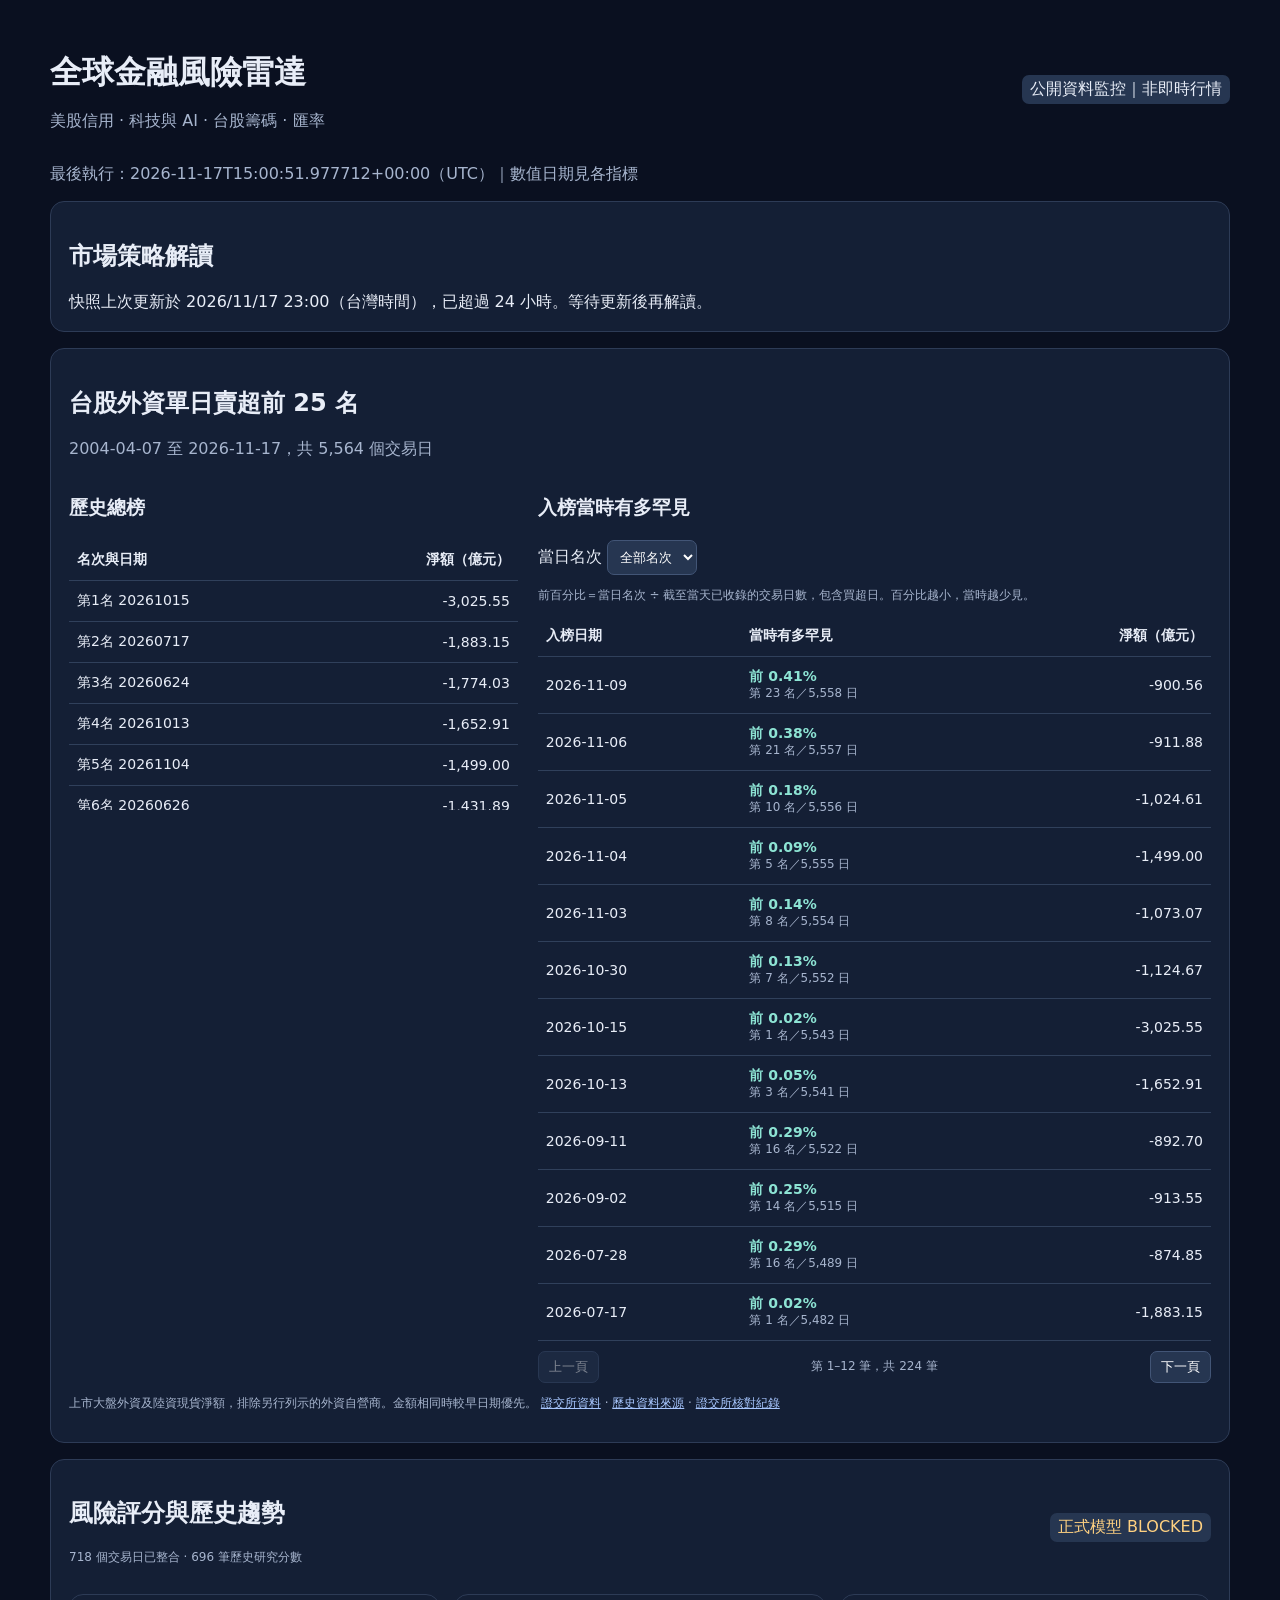
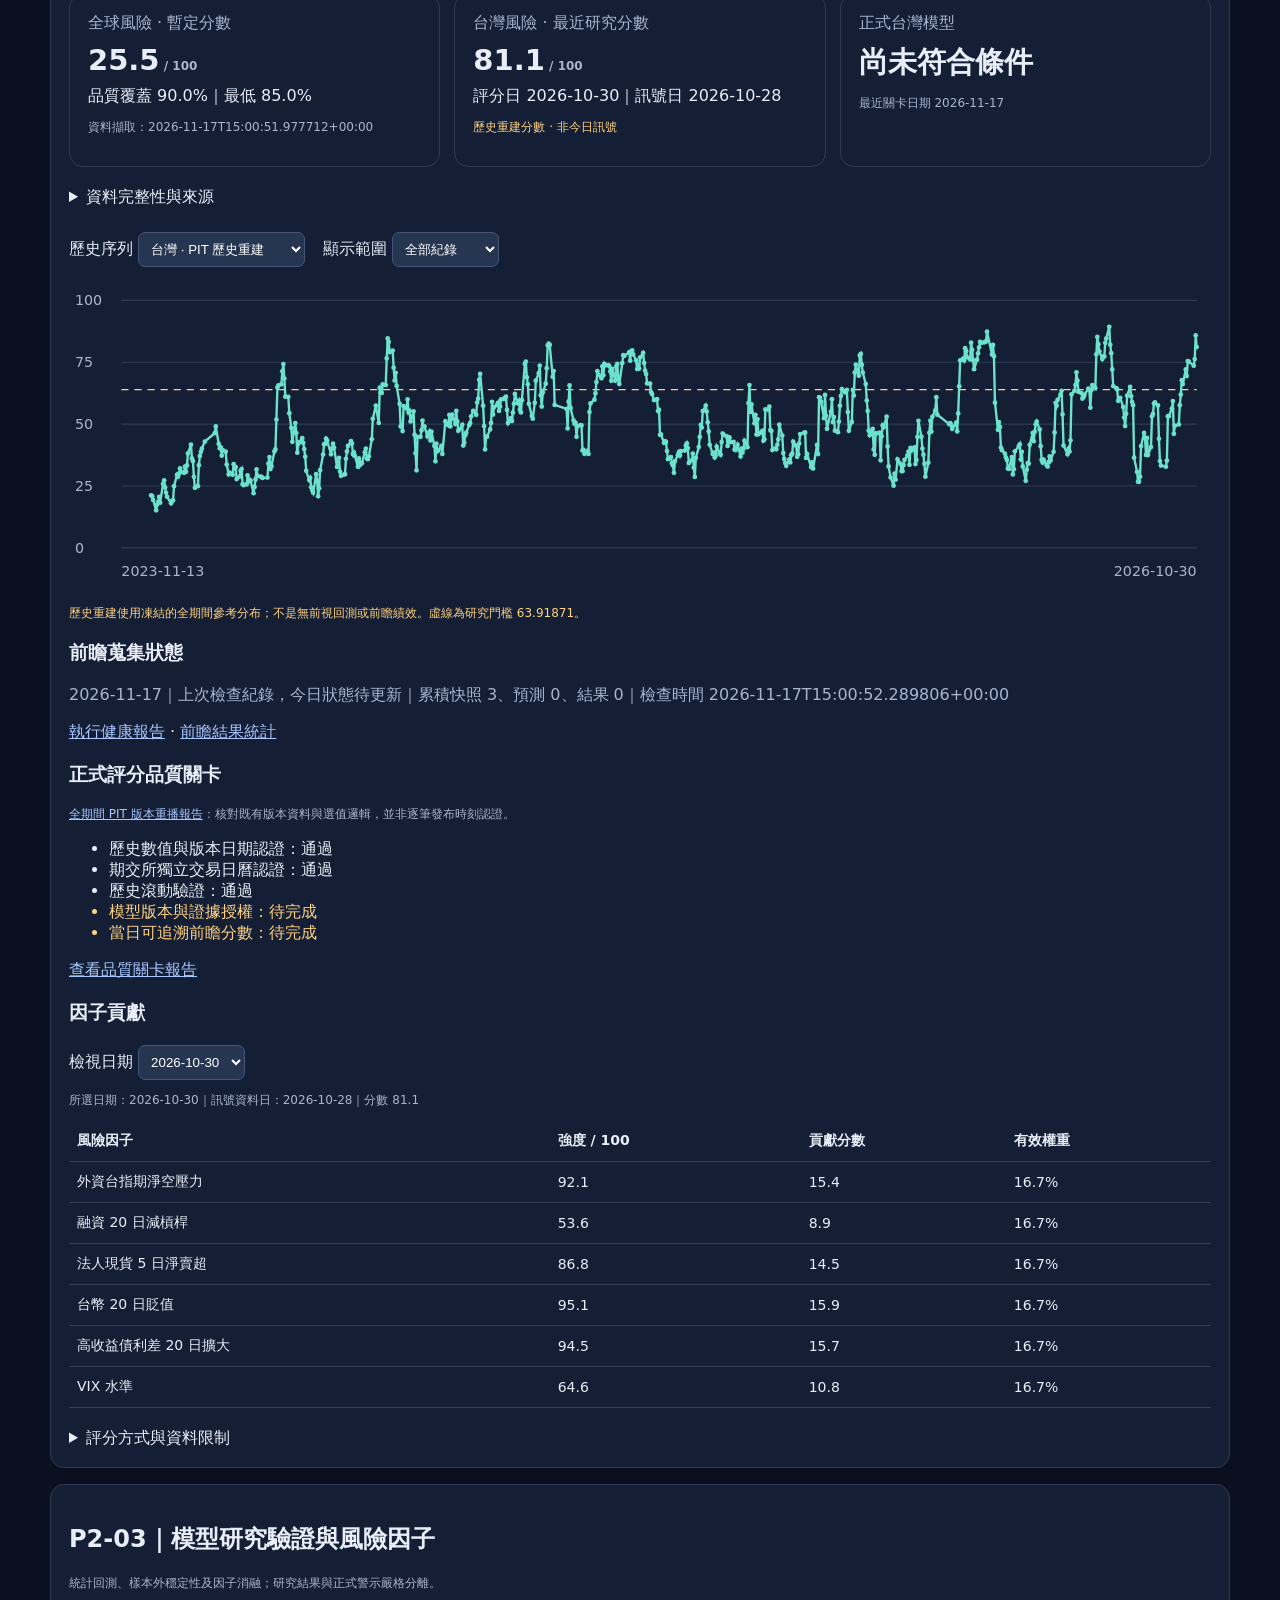
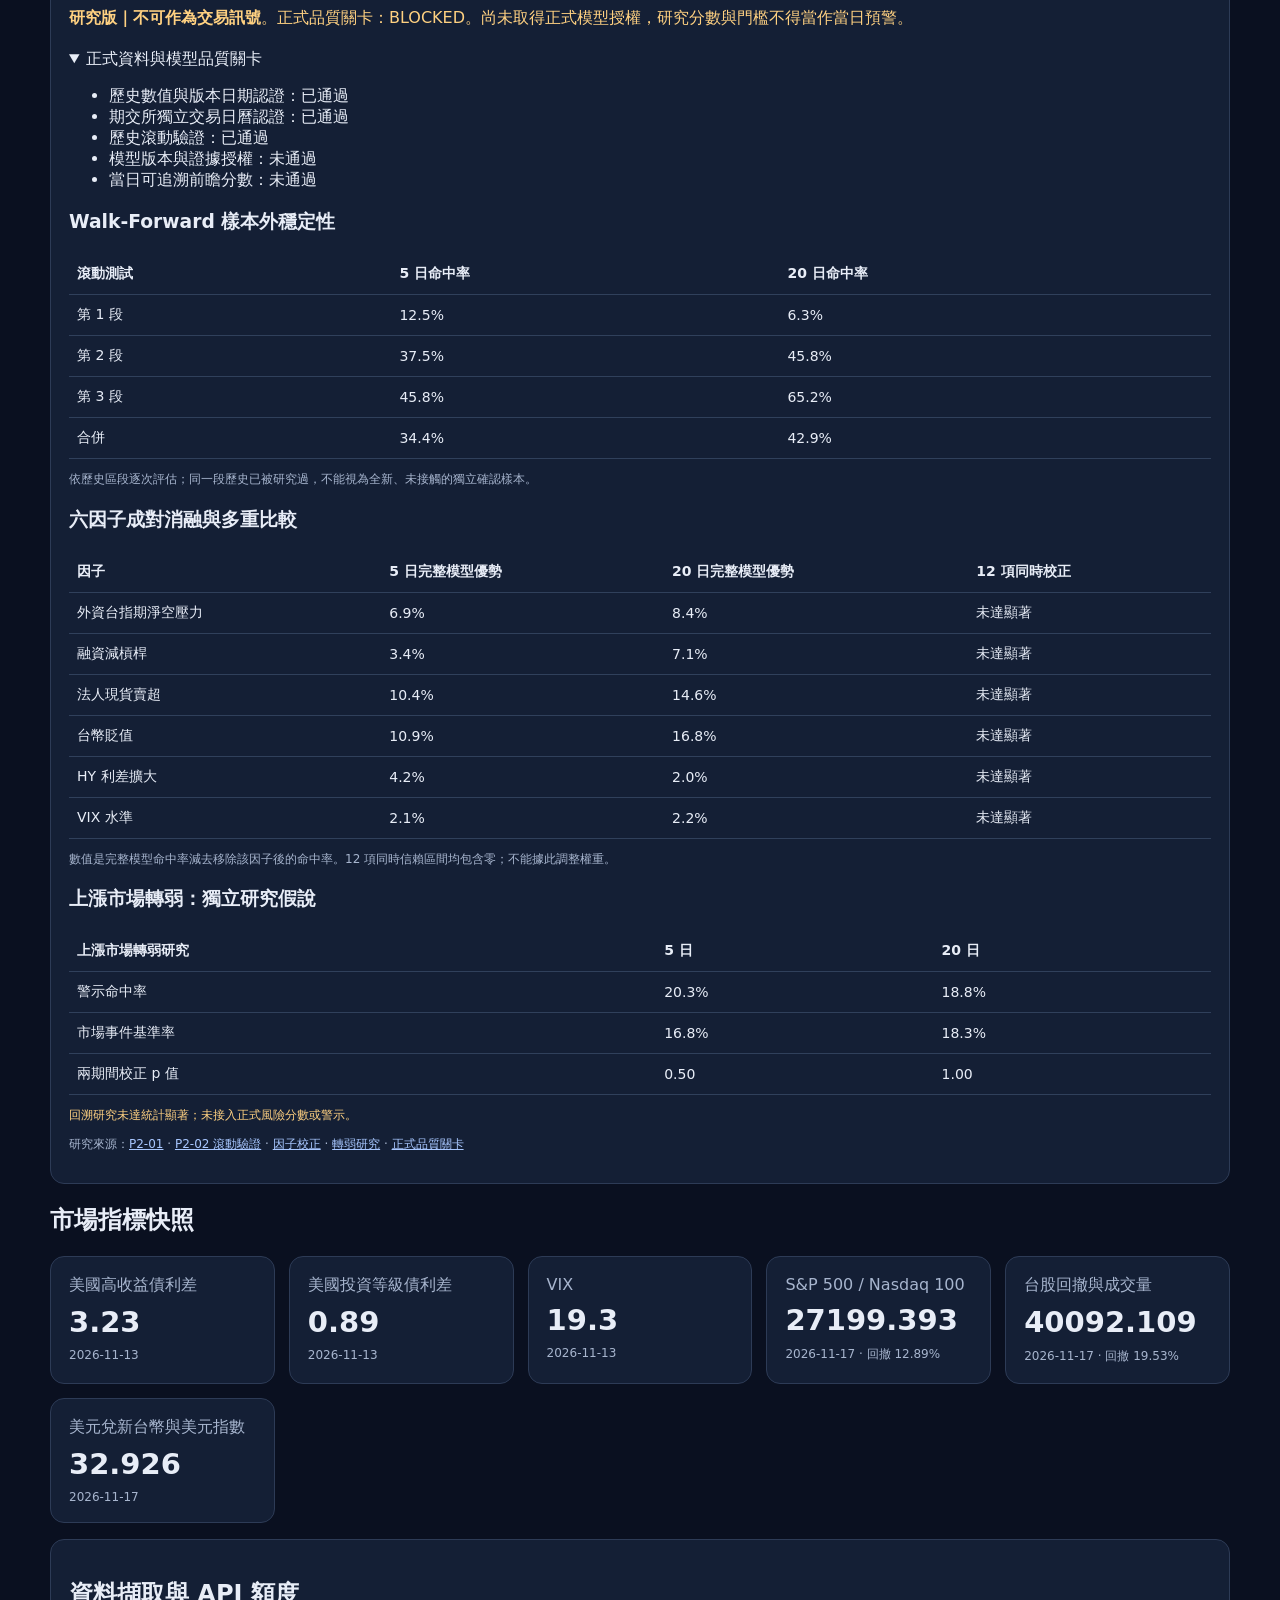
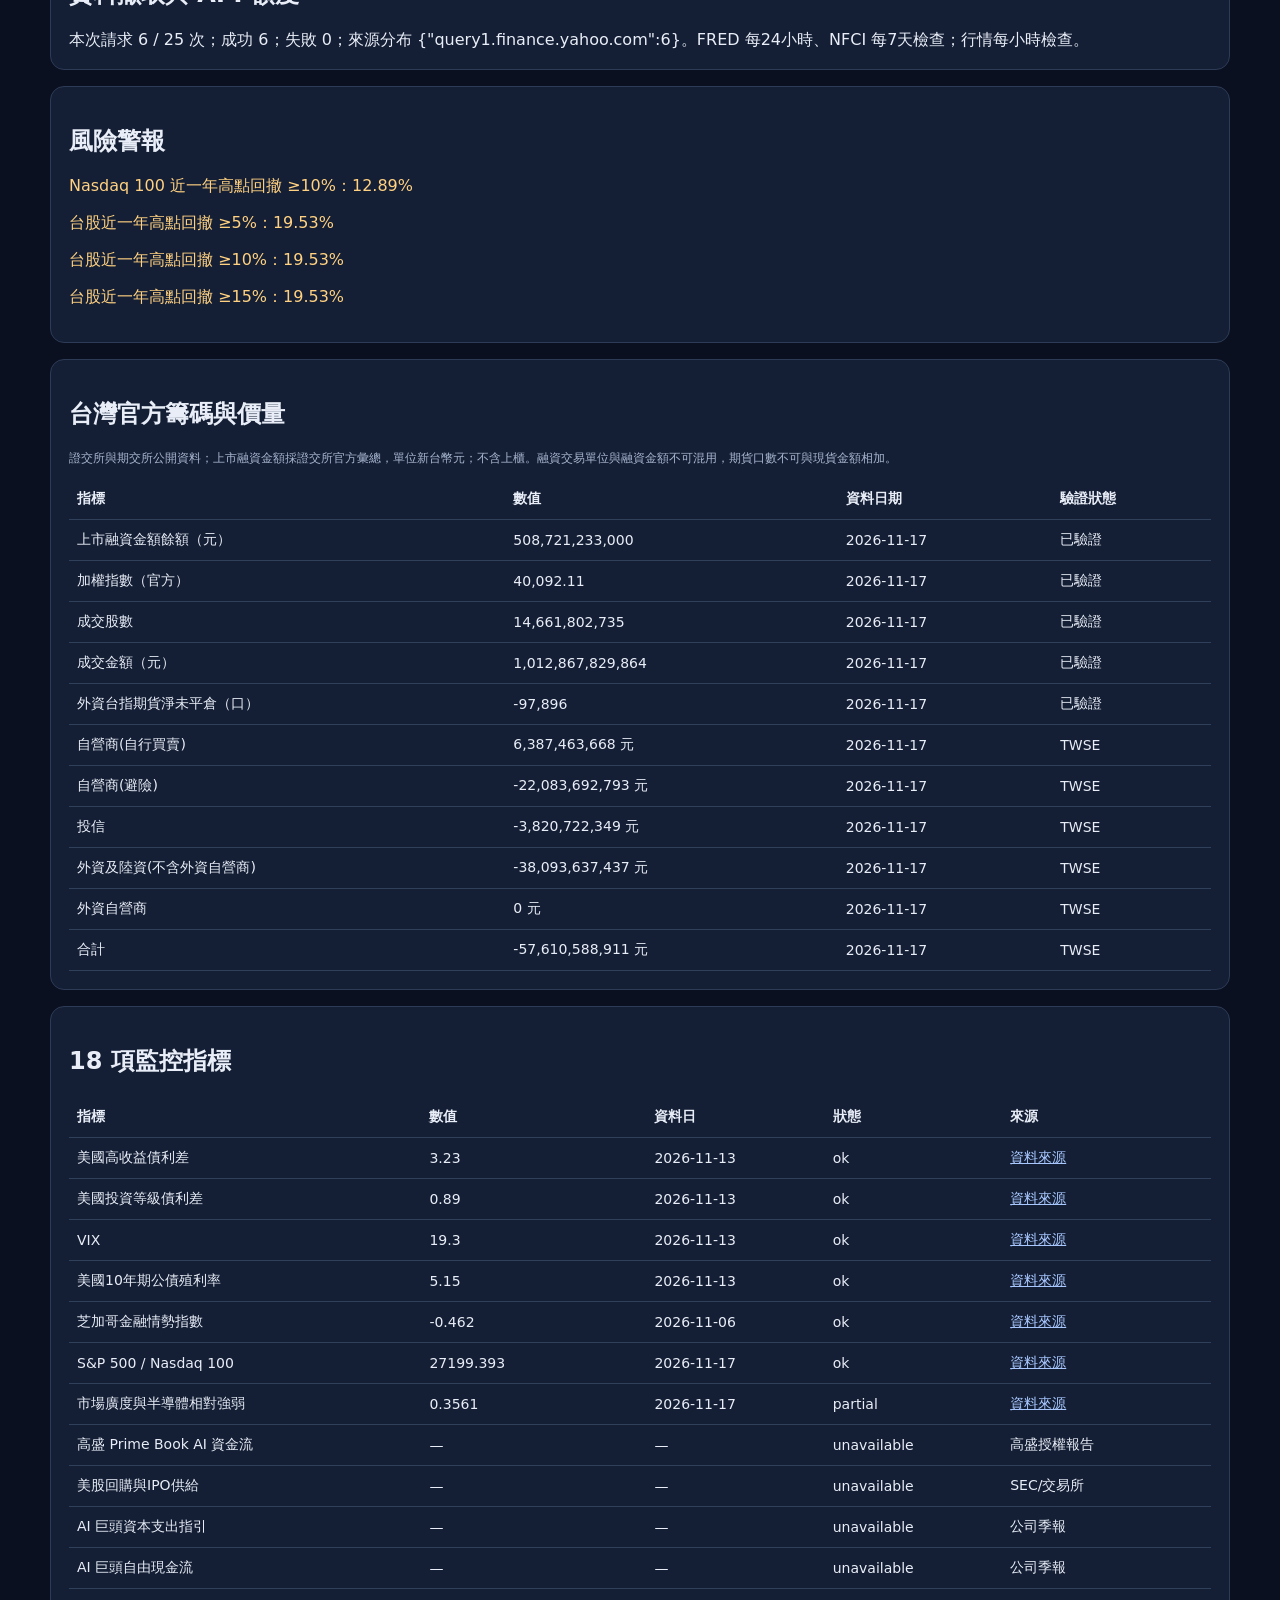
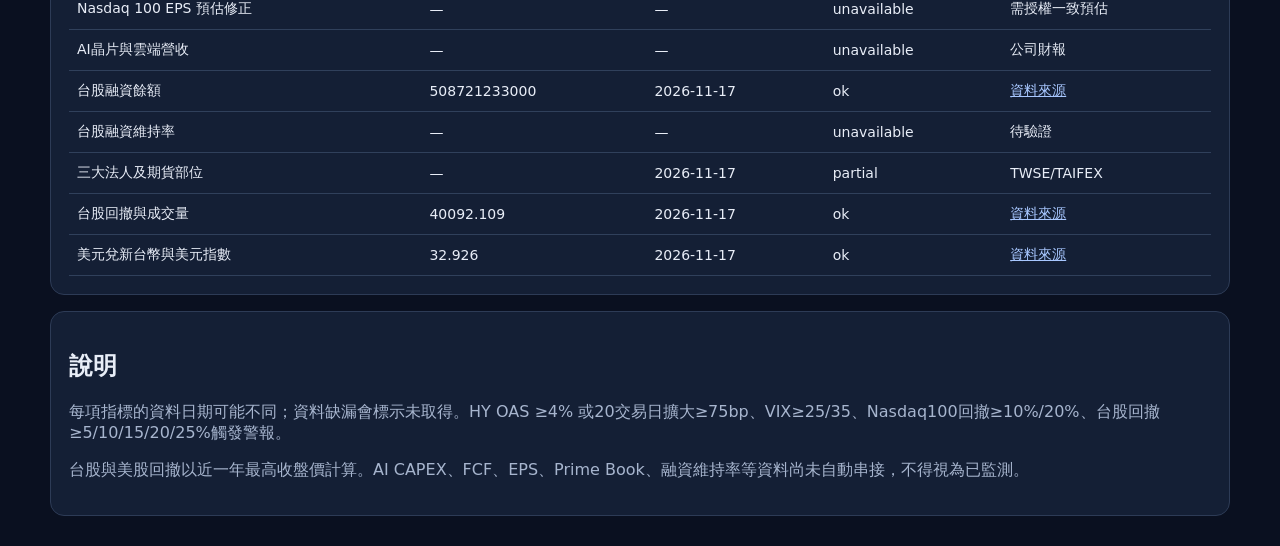
==== docs/index.html @ fe50e5e1 "Show foreign selloff rarity with chronological pages and session counts" ====
<!doctype html><html lang="zh-Hant"><head><meta charset="utf-8"><meta name="viewport" content="width=device-width,initial-scale=1"><title>全球金融風險雷達</title><style>:root{font-family:system-ui,"Microsoft JhengHei",sans-serif;color-scheme:dark}body{margin:0;background:#0a1020;color:#e8edf7}main{max-width:1180px;margin:auto;padding:30px 18px}h1{margin-bottom:5px}p,.muted{color:#a7b5ce}.grid{display:grid;grid-template-columns:repeat(auto-fit,minmax(min(210px,100%),1fr));gap:14px}.card,.panel{background:#141f35;border:1px solid #2d3b56;border-radius:14px;padding:18px}.card .v{font-size:29px;font-weight:750;margin:9px 0}.panel{margin-top:16px;overflow-x:auto}table{border-collapse:collapse;width:100%}td,th{text-align:left;border-bottom:1px solid #30405b;padding:11px 8px;font-size:14px}a{color:#a8c7ff}.warn{color:#ffd181}.bad{color:#ff9494}.small{font-size:12px}.status{padding:4px 8px;border-radius:7px;background:#263651}header{display:flex;justify-content:space-between;align-items:center;gap:10px;flex-wrap:wrap}select{background:#263651;color:white;padding:8px;border:1px solid #425576;border-radius:7px}.risk-controls{display:flex;flex-wrap:wrap;gap:18px;margin:24px 0 12px}#risk-chart svg{width:100%;height:auto}#risk-limitations li{margin:10px 0;color:#a7b5ce}details{margin-top:20px}summary{cursor:pointer}select{max-width:100%}@media(max-width:600px){main{padding:18px 12px}.panel{padding:14px}.risk-controls label{width:100%}h1{font-size:26px}}.foreign-layout{display:grid;grid-template-columns:minmax(245px,.8fr) minmax(0,1.2fr);gap:20px}
.foreign-scroll{max-height:270px;overflow:auto}
.foreign-controls{display:flex;align-items:center;flex-wrap:wrap;gap:10px}
.foreign-events{font-variant-numeric:tabular-nums}
.foreign-rarity{display:block;color:#8de4d4;font-weight:700}
.foreign-denominator{display:block;color:#a7b5ce;font-size:.85em}
.foreign-pagination{display:flex;align-items:center;justify-content:space-between;flex-wrap:wrap;gap:8px;margin-top:10px}
.foreign-pagination button{background:#263651;color:white;border:1px solid #425576;border-radius:7px;padding:6px 10px;cursor:pointer}
.foreign-pagination button:disabled{opacity:.45;cursor:default}
.foreign-layout td:last-child,.foreign-layout th:last-child{text-align:right;font-variant-numeric:tabular-nums}
@media(max-width:650px){.foreign-layout{grid-template-columns:minmax(0,1fr)}}
</style></head><body><main><header><div><h1>全球金融風險雷達</h1><p>美股信用 · 科技與 AI · 台股籌碼 · 匯率</p></div><span class="status">公開資料監控｜非即時行情</span></header><p id="updated" role="status">讀取資料中…</p><section class="panel" aria-labelledby="market-analysis-title"><h2 id="market-analysis-title">市場策略解讀</h2><div id="market-analysis">正在核對市場快照與資料品質…</div></section><section class="panel" id="foreign-cash-ranking" aria-labelledby="foreign-cash-title">
<h2 id="foreign-cash-title">台股外資單日賣超前 25 名</h2>
<p class="muted" role="status">讀取外資賣超歷史…</p>
<div class="foreign-layout">
<div><h3>歷史總榜</h3><div class="foreign-scroll"><table><thead><tr><th>名次與日期</th><th>淨額（億元）</th></tr></thead><tbody class="foreign-top"></tbody></table></div></div>
<div><h3>入榜當時有多罕見</h3>
<div class="foreign-controls"><label>當日名次 <select disabled><option value="0">全部名次</option></select></label></div>
<p class="small muted">前百分比＝當日名次 ÷ 截至當天已收錄的交易日數，包含買超日。百分比越小，當時越少見。</p>
<div><table><thead><tr><th>入榜日期</th><th>當時有多罕見</th><th>淨額（億元）</th></tr></thead><tbody class="foreign-events"></tbody></table></div>
<div class="foreign-pagination"><button type="button" class="foreign-prev" disabled>上一頁</button><span class="foreign-page small muted" aria-live="polite"></span><button type="button" class="foreign-next" disabled>下一頁</button></div>
</div></div>
<p class="small muted">上市大盤外資及陸資現貨淨額，排除另行列示的外資自營商。金額相同時較早日期優先。
<a href="https://www.twse.com.tw/zh/trading/foreign/bfi82u.html">證交所資料</a> ·
<a href="https://finmind.github.io/en/tutor/TaiwanMarket/Chip/">歷史資料來源</a> · <a href="foreign_cash_source_check.json">證交所核對紀錄</a></p>
</section><section class="panel" aria-labelledby="risk-title"><header><div><h2 id="risk-title">風險評分與歷史趨勢</h2><p id="risk-count" class="small muted">讀取歷史資料中…</p></div><span class="status warn" id="risk-gate">正式模型待驗證</span></header><p id="risk-error" class="warn" role="status"></p><div class="grid"><div class="card"><div class="muted">全球風險 · 暫定分數</div><div class="v"><span id="global-score">—</span><span class="small muted"> / 100</span></div><div id="global-score-info"></div><p class="small muted" id="global-score-date"></p></div><div class="card"><div class="muted">台灣風險 · 最近研究分數</div><div class="v"><span id="taiwan-score">—</span><span class="small muted"> / 100</span></div><div id="taiwan-score-info"></div><p class="small warn" id="taiwan-score-date"></p></div><div class="card"><div class="muted">正式台灣模型</div><div class="v" id="formal-score">待檢查</div><p class="small muted"><span id="formal-reason">讀取品質證據中…</span></p></div></div><details>
<summary>資料完整性與來源</summary>
<ul id="data-integrity" class="small muted" role="status"><li>讀取檢查結果中…</li></ul>
<p class="small"><a href="quality.json">市場快照品質</a> · <a href="calibration.json">台灣模型校準</a> · <a href="pit_full_replay_audit.json">PIT 重播</a></p>
</details><div class="risk-controls"><label>歷史序列 <select id="risk-series" disabled><option value="taiwan">台灣 · PIT 歷史重建</option><option value="global">全球 · 已留存原型分數</option><option value="global_archive">全球 · 三年描述性重建</option><option value="forward">台灣 · 前瞻研究預測</option></select></label><label>顯示範圍 <select id="risk-range" disabled><option value="all">全部紀錄</option><option value="252">最近 252 筆</option><option value="60">最近 60 筆</option></select></label></div><div id="risk-chart"></div><p id="risk-chart-note" class="small warn"></p><h3>前瞻蒐集狀態</h3><p id="forward-health">讀取中…</p><a href="forward_health.json">執行健康報告</a> · <a href="prospective_evaluation.json">前瞻結果統計</a><h3>正式評分品質關卡</h3><p class="small muted"><a href="pit_full_replay_audit.json">全期間 PIT 版本重播報告</a>：核對既有版本資料與選值邏輯，並非逐筆發布時刻認證。</p><div id="gate-checks"></div><h3>因子貢獻</h3><label>檢視日期 <select id="risk-date" disabled aria-label="因子紀錄日期"></select></label><div id="risk-factors"></div><details><summary>評分方式與資料限制</summary><ul id="risk-limitations"></ul><p class="small muted">台灣模型：六因子等權、至少五項有效、回看 20 個交易日、訊號延後 2 個交易日。缺值不補零。全球與台灣採不同模型，100 分不代表 100% 下跌機率。</p><p class="small muted">全球 v2：十年債以 20 個觀測日的殖利率變動，對照前 60 筆變動值計算百分位；上升較快代表利率壓力。此為研究假設，不代表降息必然安全。市場廣度尚缺 10% 權重，最高覆蓋率 90%。</p><a href="global_history.json">下載全球三年重建資料</a> · <a href="risk_dashboard.json">下載評分與歷史資料</a> · <a href="phase4_frozen_prospective_protocol.json">凍結研究規則</a></details></section><section class="panel" aria-labelledby="p203-title"><h2 id="p203-title">P2-03｜模型研究驗證與風險因子</h2><p class="small muted">統計回測、樣本外穩定性及因子消融；研究結果與正式警示嚴格分離。</p><div id="p203-research" role="status">正在讀取研究報告；此區不提供交易訊號。</div></section><h2>市場指標快照</h2><div class="grid" id="cards"></div><section class="panel"><h2>資料擷取與 API 額度</h2><div id="api">等待統計資料…</div></section><section class="panel"><h2>風險警報</h2><div id="alerts">讀取中…</div></section><section class="panel"><h2>台灣官方籌碼與價量</h2><p class="muted small">證交所與期交所公開資料；上市融資金額採證交所官方彙總，單位新台幣元；不含上櫃。融資交易單位與融資金額不可混用，期貨口數不可與現貨金額相加。</p><div id="taiwan">讀取中…</div></section><section class="panel"><h2>18 項監控指標</h2><div style="overflow-x:auto"><table><thead><tr><th>指標</th><th>數值</th><th>資料日</th><th>狀態</th><th>來源</th></tr></thead><tbody id="rows"></tbody></table></div></section><section class="panel"><h2>說明</h2><p>每項指標的資料日期可能不同；資料缺漏會標示未取得。HY OAS ≥4% 或20交易日擴大≥75bp、VIX≥25/35、Nasdaq100回撤≥10%/20%、台股回撤≥5/10/15/20/25%觸發警報。</p><p>台股與美股回撤以近一年最高收盤價計算。AI CAPEX、FCF、EPS、Prime Book、融資維持率等資料尚未自動串接，不得視為已監測。</p></section></main><script src="radar_data.js"></script><script src="market_analysis.js"></script><script>
const safe=s=>String(s??"").replace(/[&<>"']/g,c=>({"&":"&amp;","<":"&lt;",">":"&gt;",'"':"&quot;","'":"&#39;"}[c]));
let marketLoading=false;
async function load(){
if(marketLoading)return;
marketLoading=true;
try{
const quality=getRadarData("quality.json").catch(()=>null);
const j=await getRadarData("data.json");
if(!Number.isFinite(Date.parse(j?.updated_utc)) || !j.metrics || !Object.keys(j.metrics).length || !j.active_alerts)throw Error("快照格式不完整");document.getElementById("updated").textContent="最後執行："+(j.updated_utc||"未知")+"（UTC）｜數值日期見各指標";const m=j.metrics||{};const q=j.request_stats||{};document.getElementById("api").textContent="本次請求 "+(q.requests??"—")+" / 25 次；成功 "+(q.success??"—")+"；失敗 "+(q.failure??"—")+"；來源分布 "+JSON.stringify(q.by_host||{})+"。FRED 每24小時、NFCI 每7天檢查；行情每小時檢查。";const keys=["hy","ig","vix","indices","taiex","fx"];document.getElementById("cards").innerHTML=keys.map(k=>{const x=m[k]||{};return '<div class="card"><div class="muted">'+safe(x.name||k)+'</div><div class="v">'+safe(x.status==="ok"?x.value:"未取得")+'</div><div class="muted small">'+safe(x.date||"資料不可用")+(x.cache_status==="stale"?" · 舊快照":"")+(x.drawdown_pct!==undefined?" · 回撤 "+safe(x.drawdown_pct)+"%":"")+'</div></div>'}).join("");document.getElementById("rows").innerHTML=Object.entries(m).map(([k,x])=>'<tr><td>'+safe(x.name)+'</td><td>'+safe(x.value??"—")+'</td><td>'+safe(x.date||"—")+'</td><td>'+safe(x.cache_status==="stale"?"舊快照（來源失敗）":x.status)+'</td><td>'+(/^https?:\/\//i.test(x.source_url)?'<a target="_blank" rel="noopener" href="'+safe(x.source_url)+'">資料來源</a>':safe(x.source||"—"))+'</td></tr>').join("");const tw=m.taiex||{},mg=m.margin||{},inst=m.inst||{};const official=(tw.official_sources||{}).tw_price||{};const cash=inst.cash_categories||[];const futures=(inst.official_sources||{}).futures||{};const number=v=>v===undefined||v===null?"—":Number(v).toLocaleString("zh-TW");const sourceState=x=>x.cache_status==="stale"?"快取（來源失敗）":x.status==="ok"?"已驗證":x.status==="partial"?"部分資料":"未取得";const parts=[["上市融資金額餘額（元）",mg.unit==="TWD"?number(mg.value):"待取得官方彙總",mg.unit==="TWD"?(mg.date||"資料日待確認"):"—",mg.unit==="TWD"?sourceState(mg):"未驗證"],["加權指數（官方）",number(tw.official_close),tw.official_close_date||"—",sourceState(official)],["成交股數",number(tw.official_volume_shares),tw.official_close_date||"—",sourceState(official)],["成交金額（元）",number(tw.official_turnover_twd),tw.official_close_date||"—",sourceState(official)],["外資台指期貨淨未平倉（口）",number(inst.foreign_tx_net_oi),inst.futures_date||"—",sourceState(futures)]];const rows=parts.map(x=>"<tr>"+x.map(v=>"<td>"+safe(v)+"</td>").join("")+"</tr>").join("");const cashRows=cash.map(x=>"<tr><td>"+safe(x.name)+"</td><td>"+safe(number(x.net_twd??x.net))+" 元</td><td>"+safe(inst.cash_date||"官方未提供資料日")+"</td><td>TWSE</td></tr>").join("");document.getElementById("taiwan").innerHTML='<table><thead><tr><th>指標</th><th>數值</th><th>資料日期</th><th>驗證狀態</th></tr></thead><tbody>'+rows+cashRows+'</tbody></table>';const a=Object.values(j.active_alerts||{});document.getElementById("alerts").innerHTML=a.length?a.map(x=>'<p class="'+(x.severity==="critical"?"bad":"warn")+'">'+safe(x.message)+'</p>').join(""):'目前無已確認的觸發警報（不代表未取得的資料沒有風險）';  renderMarketAnalysis(j,await quality);
}catch{
  renderMarketAnalysis(null,null);
  document.getElementById("updated").textContent="市場快照暫時無法載入，約一分鐘後重試。";
  for(const id of ["cards","rows"])document.getElementById(id).replaceChildren();
  for(const id of ["api","alerts","taiwan"])document.getElementById(id).textContent="市場快照不可用。";
}finally{
  marketLoading=false;
}}
load();setInterval(load,60000);
</script><script src="dashboard.js"></script><script src="foreign_cash_ranking.js?v=rarity"></script><script src="p203_research.js"></script></body></html>
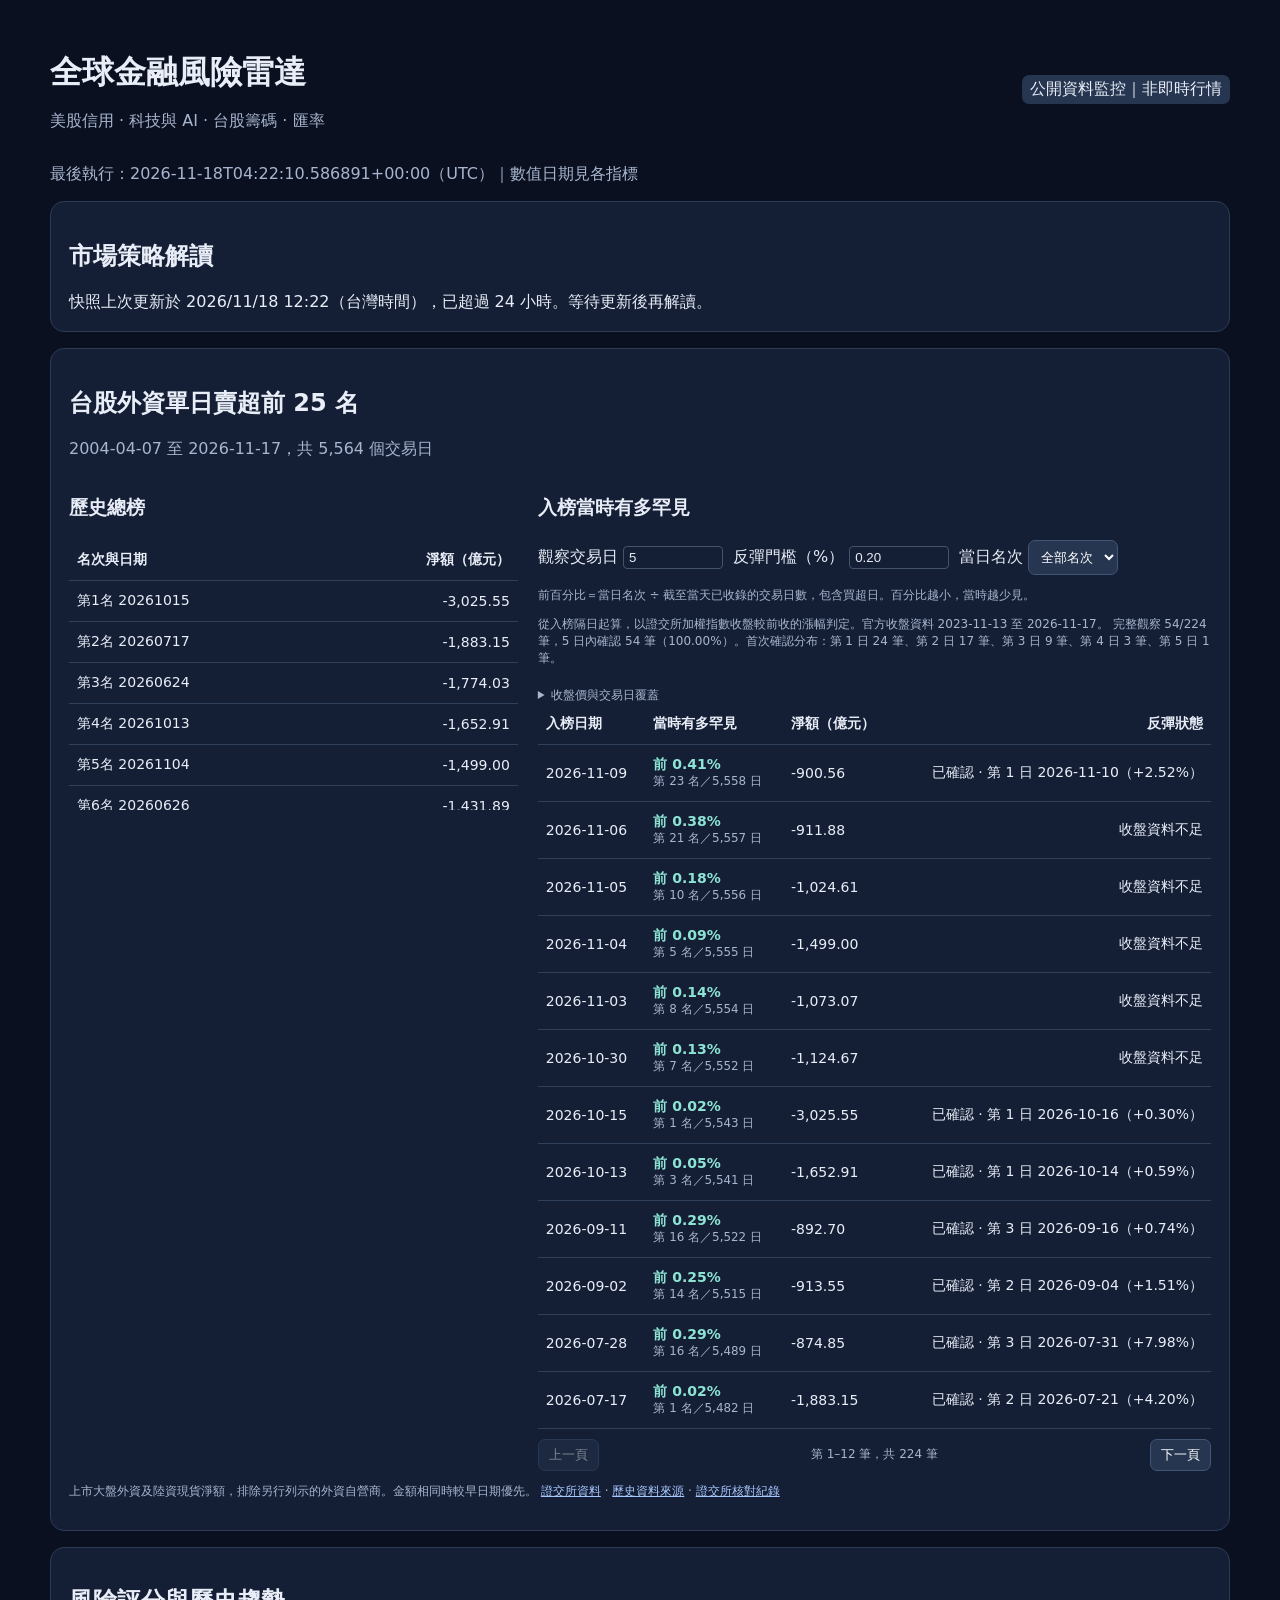
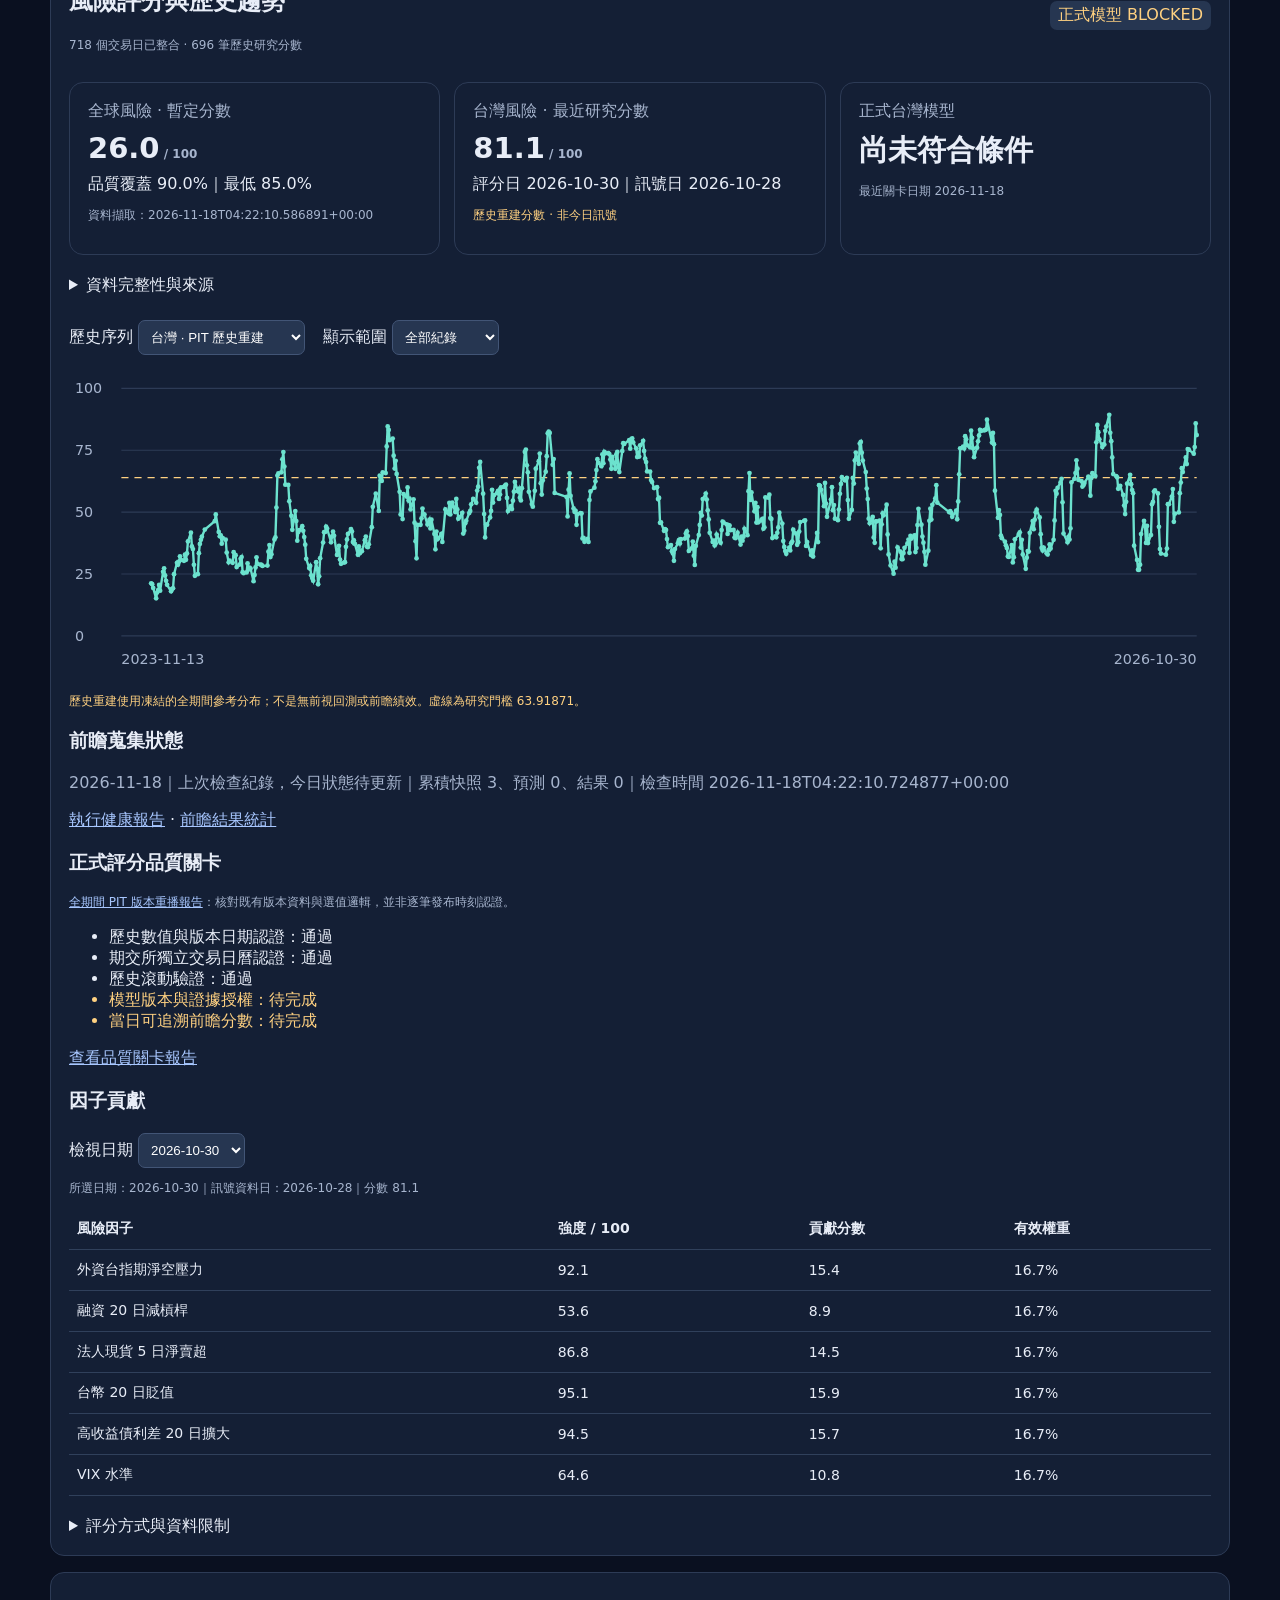
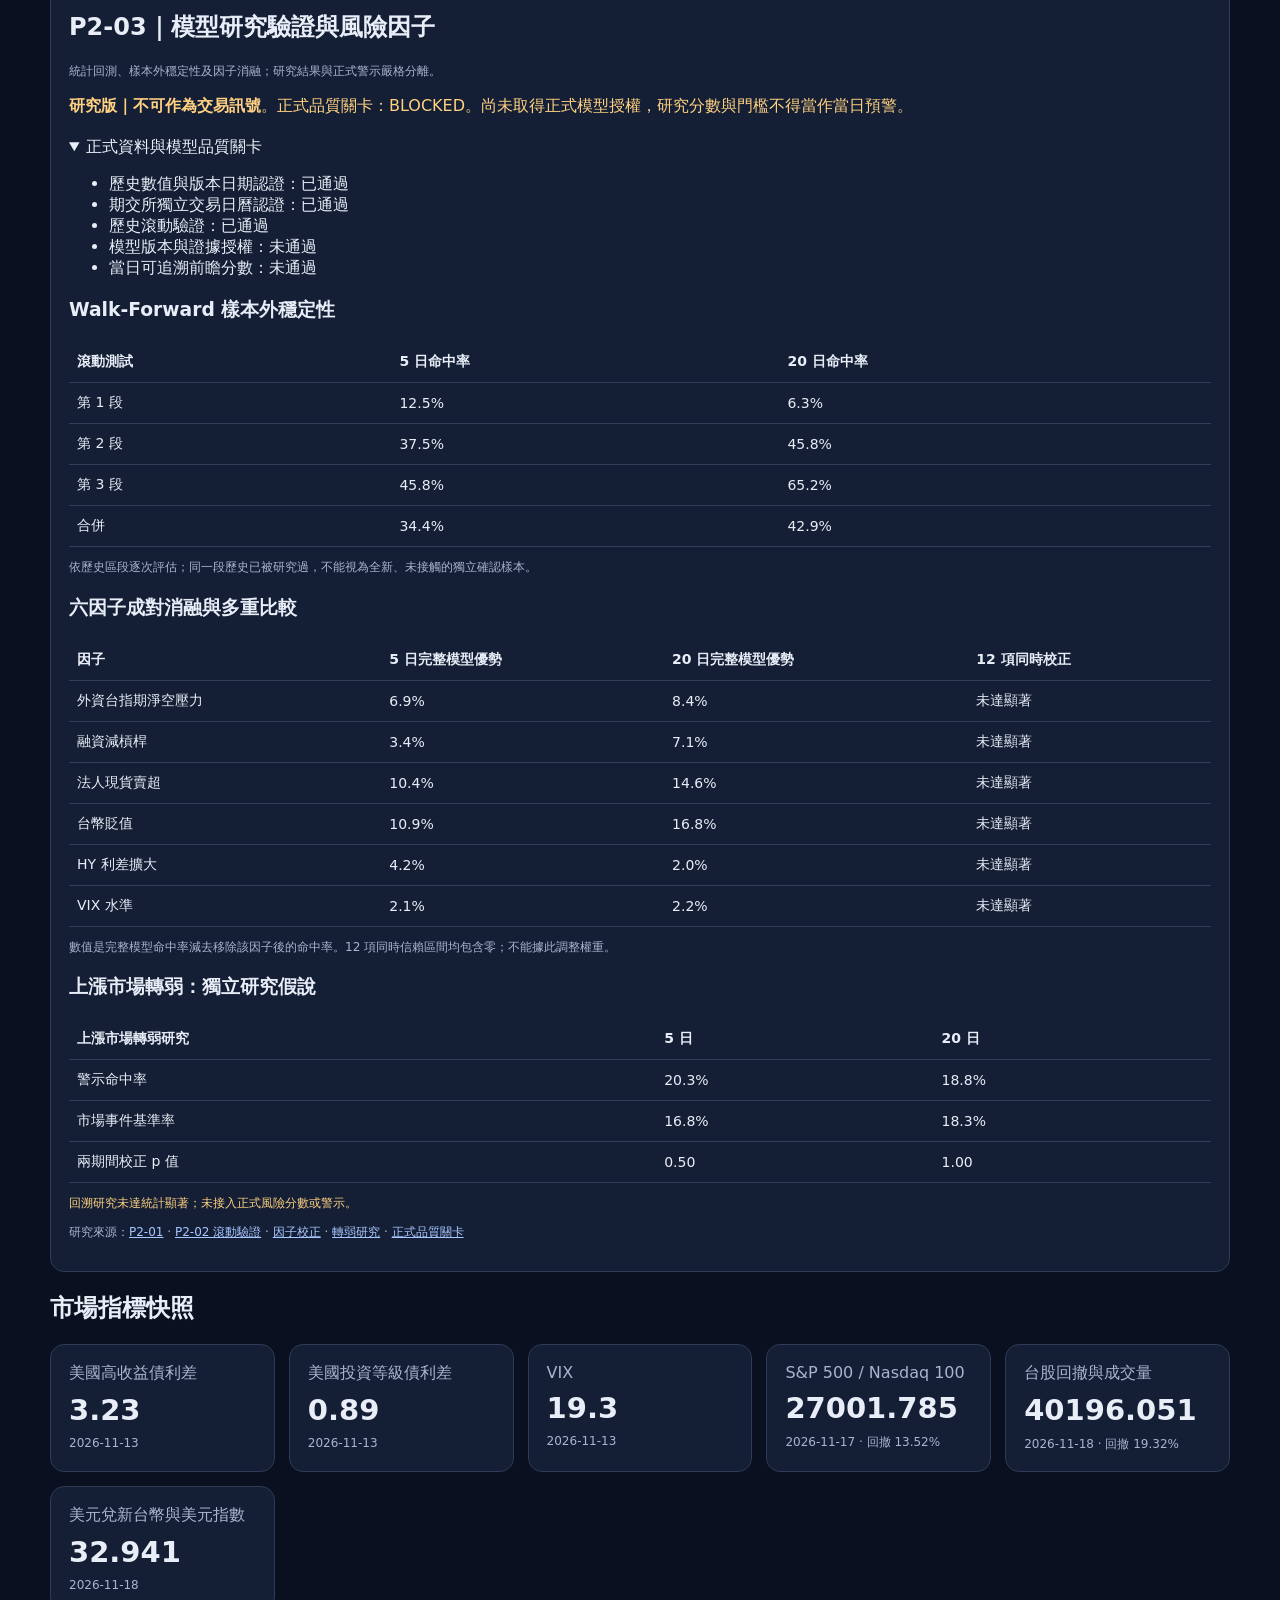
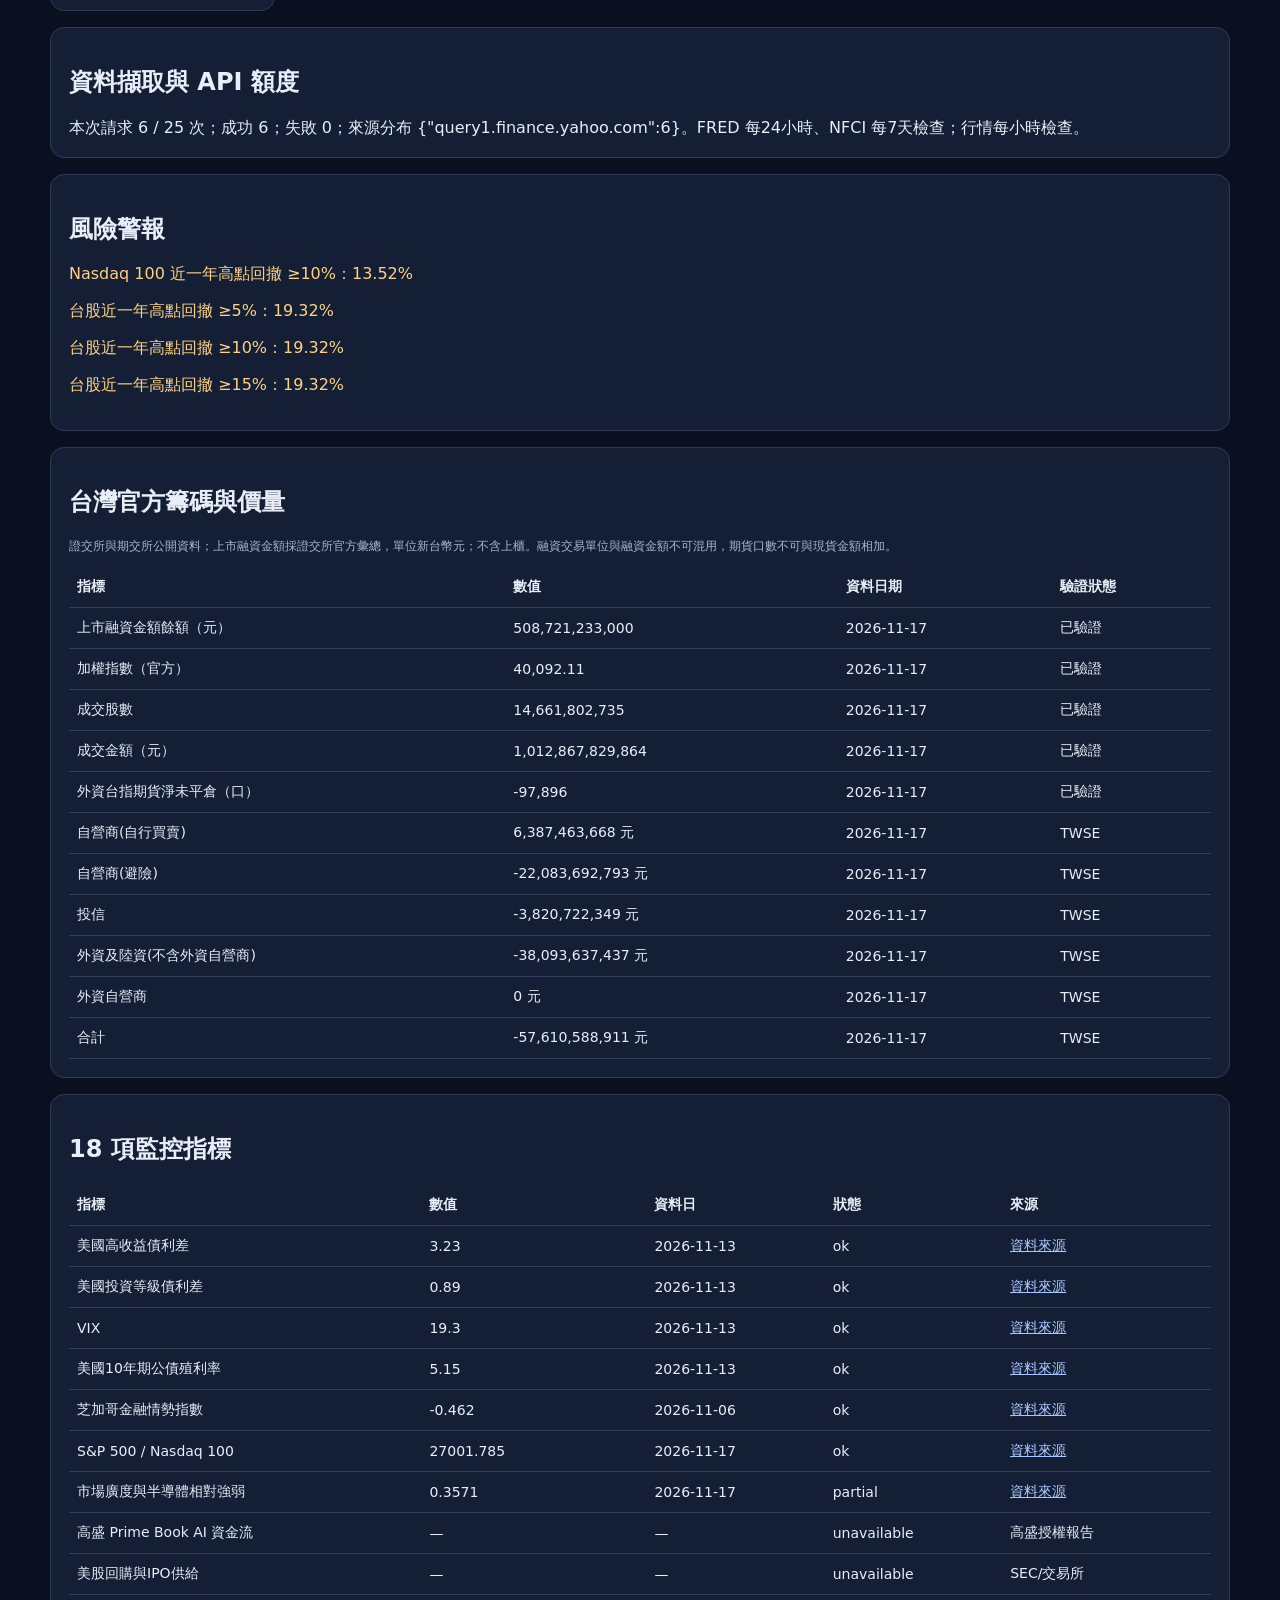
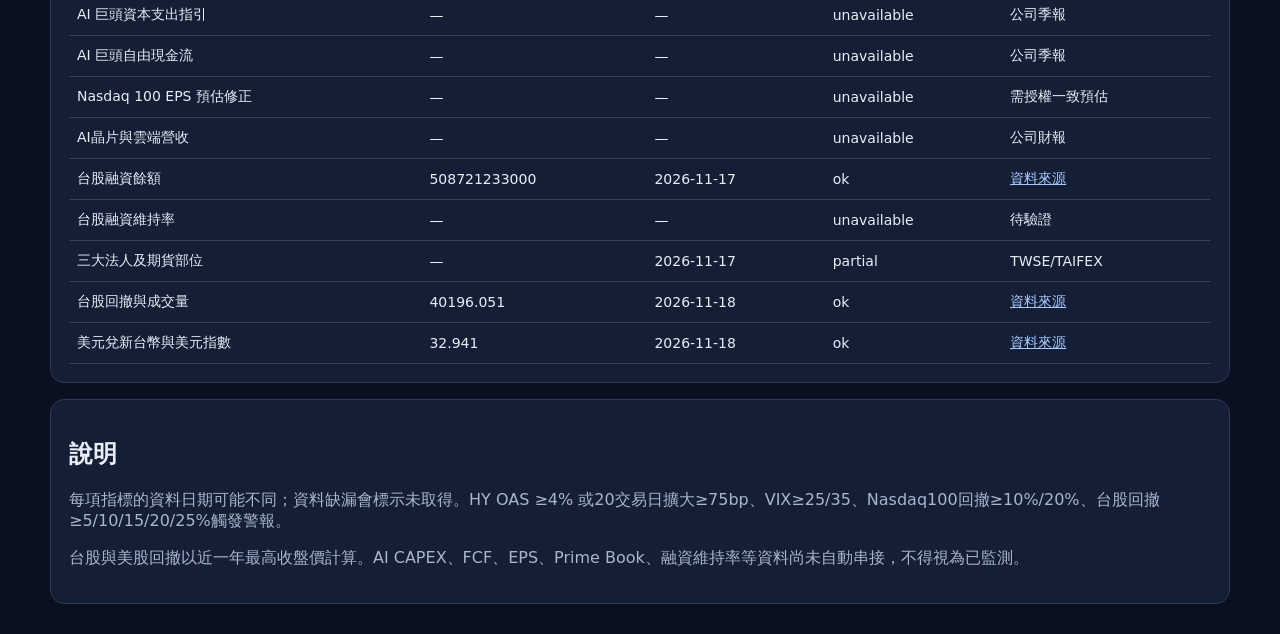
==== commit afa5e17b: "Track confirmed rebounds after extreme foreign selling" ====
--- a/docs/index.html
+++ b/docs/index.html
@@ -8,6 +8,8 @@
 .foreign-pagination button{background:#263651;color:white;border:1px solid #425576;border-radius:7px;padding:6px 10px;cursor:pointer}
 .foreign-pagination button:disabled{opacity:.45;cursor:default}
 .foreign-layout td:last-child,.foreign-layout th:last-child{text-align:right;font-variant-numeric:tabular-nums}
+.foreign-controls input{width:5.5rem;color:inherit;background:transparent;border:1px solid #425466;border-radius:4px;padding:3px 5px}
+.foreign-events td:last-child{min-width:9rem}
 @media(max-width:650px){.foreign-layout{grid-template-columns:minmax(0,1fr)}}
 </style></head><body><main><header><div><h1>全球金融風險雷達</h1><p>美股信用 · 科技與 AI · 台股籌碼 · 匯率</p></div><span class="status">公開資料監控｜非即時行情</span></header><p id="updated" role="status">讀取資料中…</p><section class="panel" aria-labelledby="market-analysis-title"><h2 id="market-analysis-title">市場策略解讀</h2><div id="market-analysis">正在核對市場快照與資料品質…</div></section><section class="panel" id="foreign-cash-ranking" aria-labelledby="foreign-cash-title">
 <h2 id="foreign-cash-title">台股外資單日賣超前 25 名</h2>
@@ -15,9 +17,11 @@
 <div class="foreign-layout">
 <div><h3>歷史總榜</h3><div class="foreign-scroll"><table><thead><tr><th>名次與日期</th><th>淨額（億元）</th></tr></thead><tbody class="foreign-top"></tbody></table></div></div>
 <div><h3>入榜當時有多罕見</h3>
-<div class="foreign-controls"><label>當日名次 <select disabled><option value="0">全部名次</option></select></label></div>
+<div class="foreign-controls"><label>觀察交易日 <input class="foreign-window" type="number" min="1" max="20" step="1" value="5"></label> <label>反彈門檻（%） <input class="foreign-threshold" type="number" min="0.01" max="100" step="0.01" value="0.20"></label> <label>當日名次 <select disabled><option value="0">全部名次</option></select></label></div>
 <p class="small muted">前百分比＝當日名次 ÷ 截至當天已收錄的交易日數，包含買超日。百分比越小，當時越少見。</p>
-<div><table><thead><tr><th>入榜日期</th><th>當時有多罕見</th><th>淨額（億元）</th></tr></thead><tbody class="foreign-events"></tbody></table></div>
+<p class="small muted foreign-rebound-summary" aria-live="polite"></p>
+<details class="small muted"><summary>收盤價與交易日覆蓋</summary><p>反彈統計僅採用完整觀察窗口。官方交易日曆範圍以外，依已收錄的證交所收盤或籌碼日期辨識交易日。早於收盤資料的事件仍可查看當時排名。</p></details>
+<div style="overflow-x:auto"><table><thead><tr><th>入榜日期</th><th>當時有多罕見</th><th>淨額（億元）</th><th>反彈狀態</th></tr></thead><tbody class="foreign-events"></tbody></table></div>
 <div class="foreign-pagination"><button type="button" class="foreign-prev" disabled>上一頁</button><span class="foreign-page small muted" aria-live="polite"></span><button type="button" class="foreign-next" disabled>下一頁</button></div>
 </div></div>
 <p class="small muted">上市大盤外資及陸資現貨淨額，排除另行列示的外資自營商。金額相同時較早日期優先。
@@ -46,4 +50,4 @@
   marketLoading=false;
 }}
 load();setInterval(load,60000);
-</script><script src="dashboard.js"></script><script src="foreign_cash_ranking.js?v=rarity"></script><script src="p203_research.js"></script></body></html>+</script><script src="dashboard.js"></script><script src="foreign_cash_ranking.js?v=rebound"></script><script src="p203_research.js"></script></body></html>
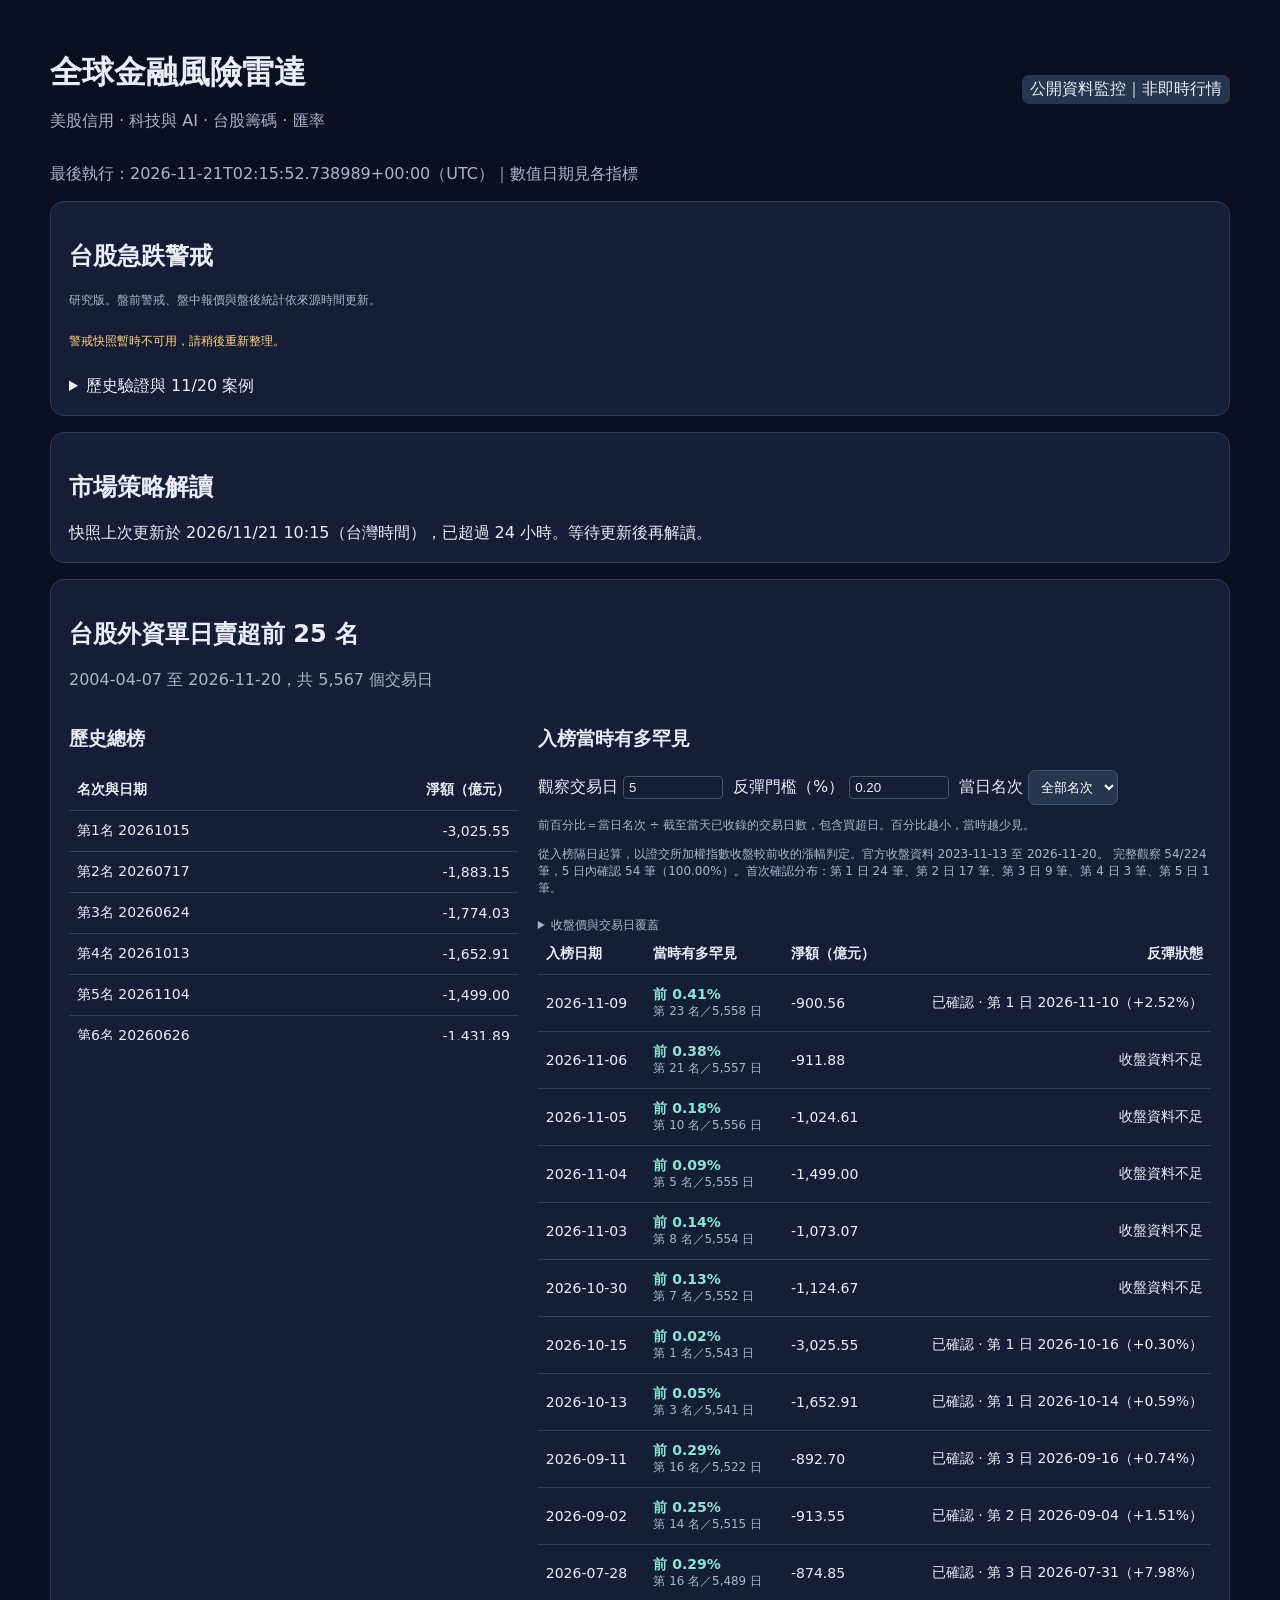
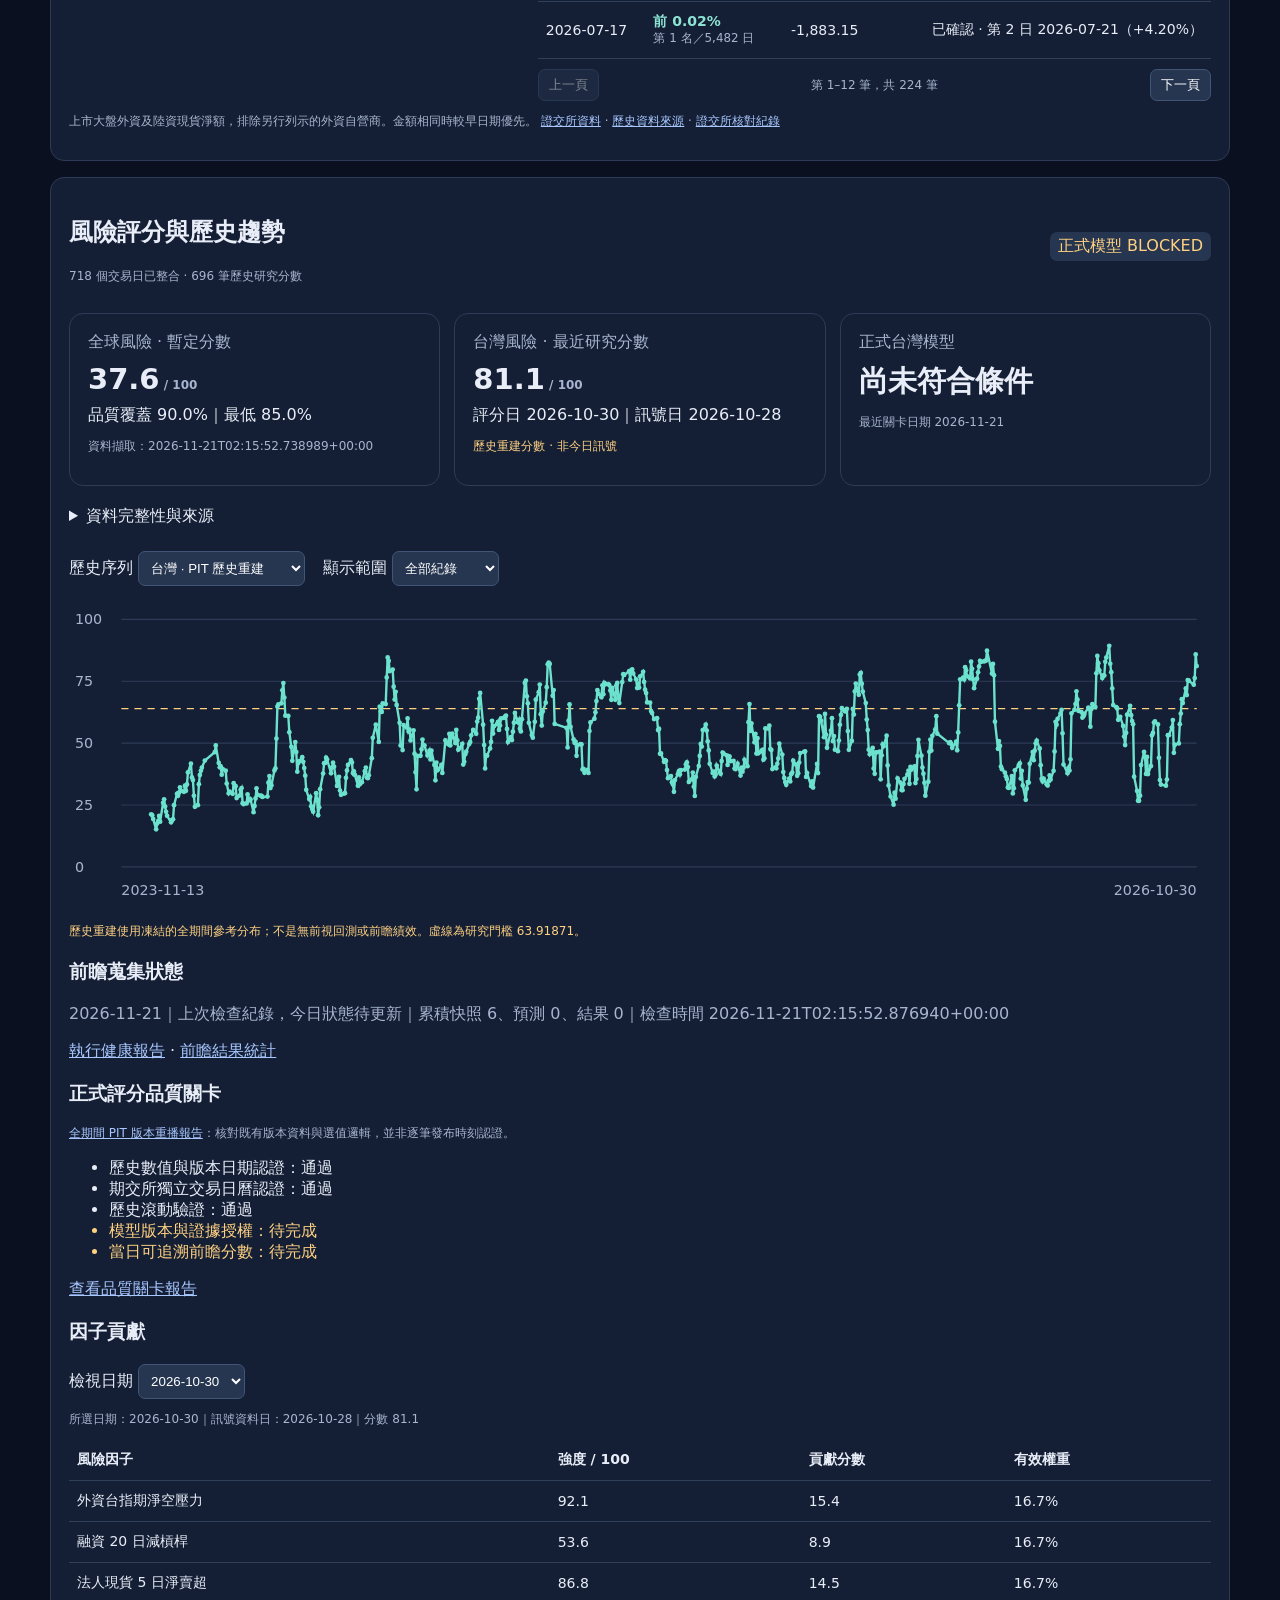
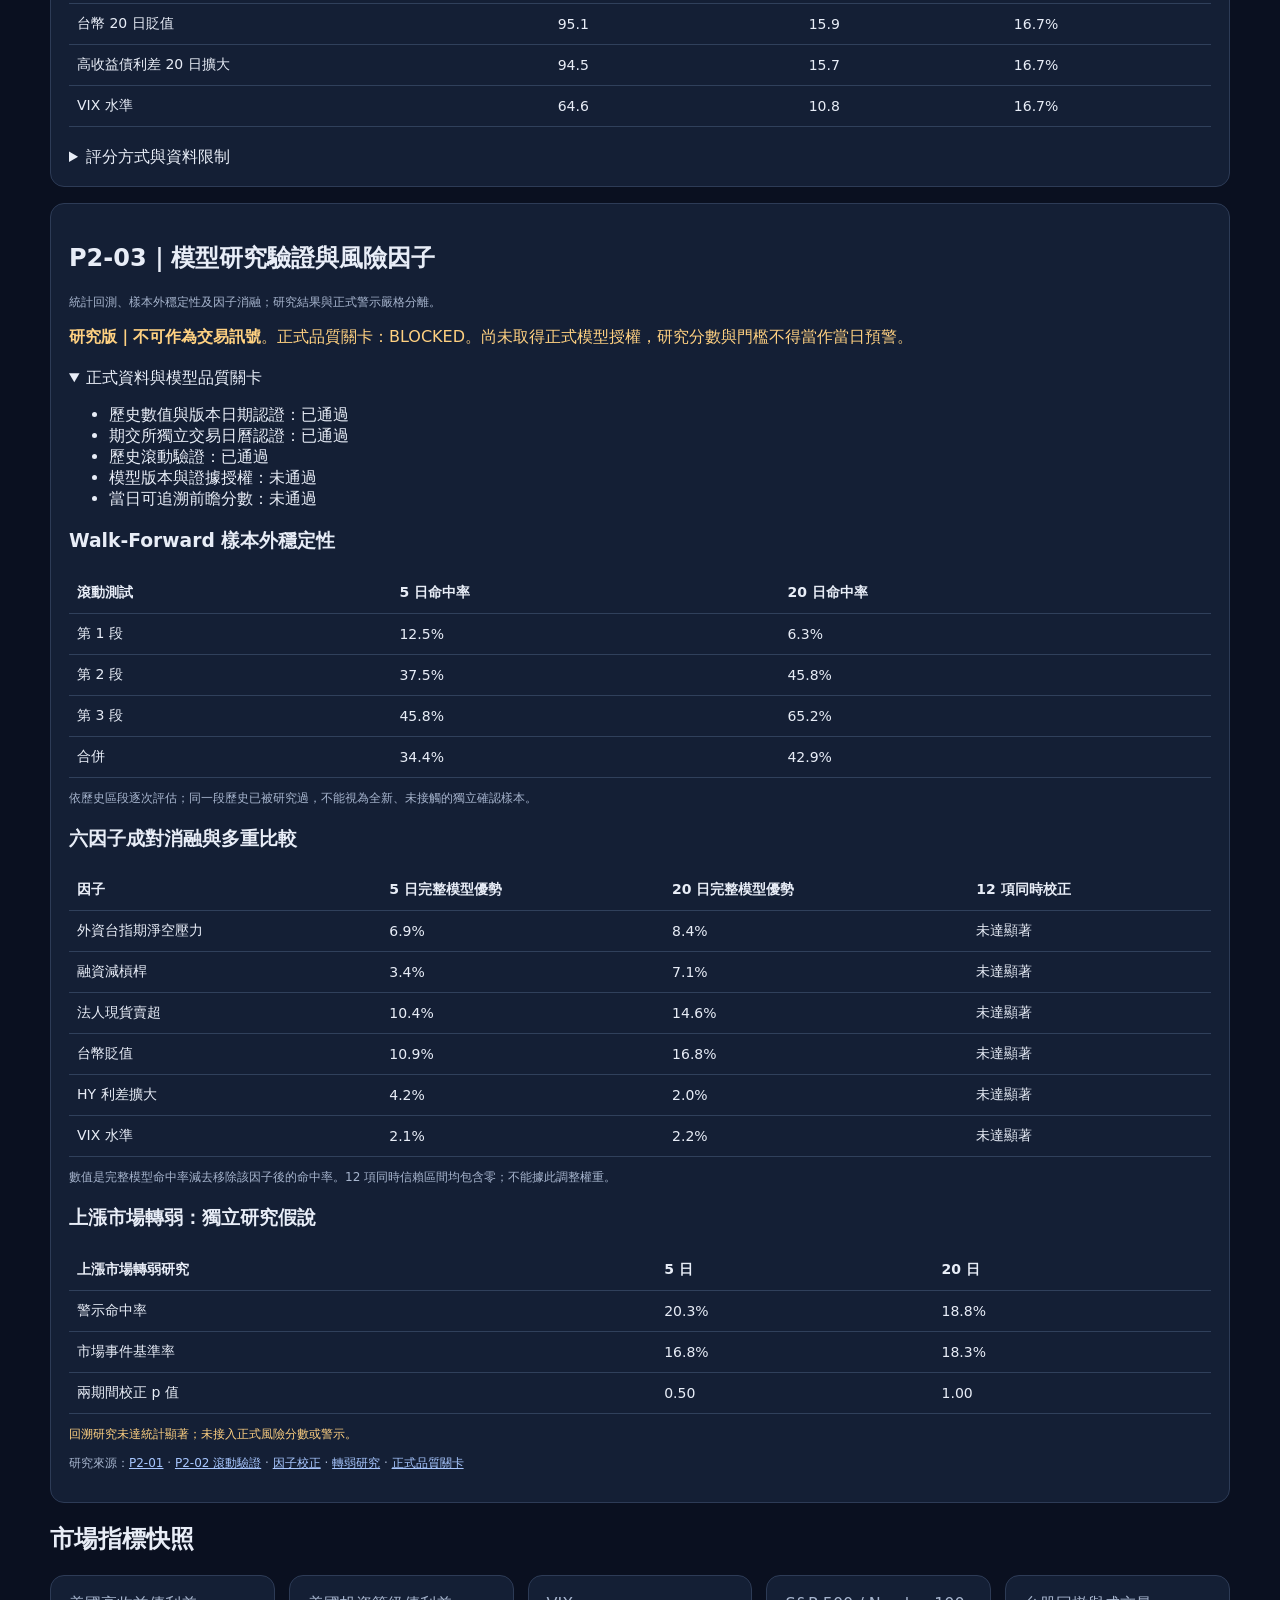
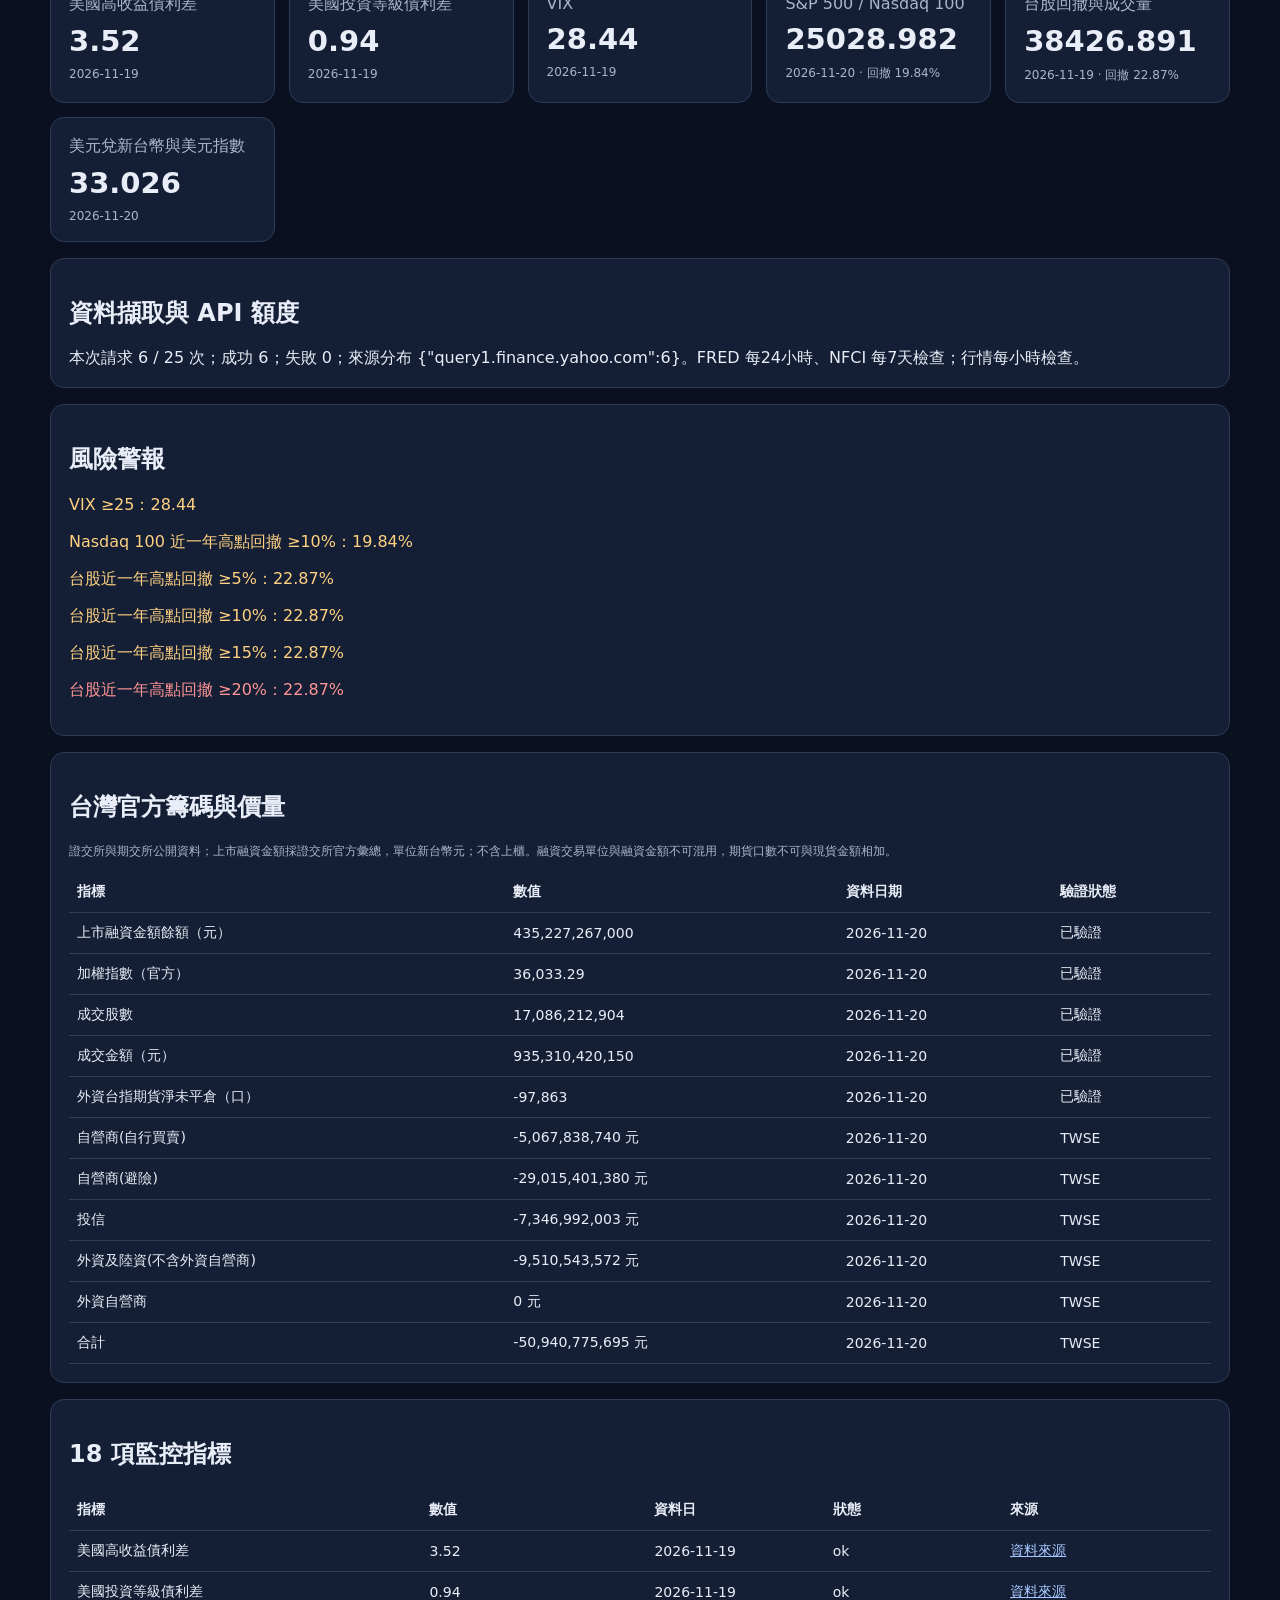
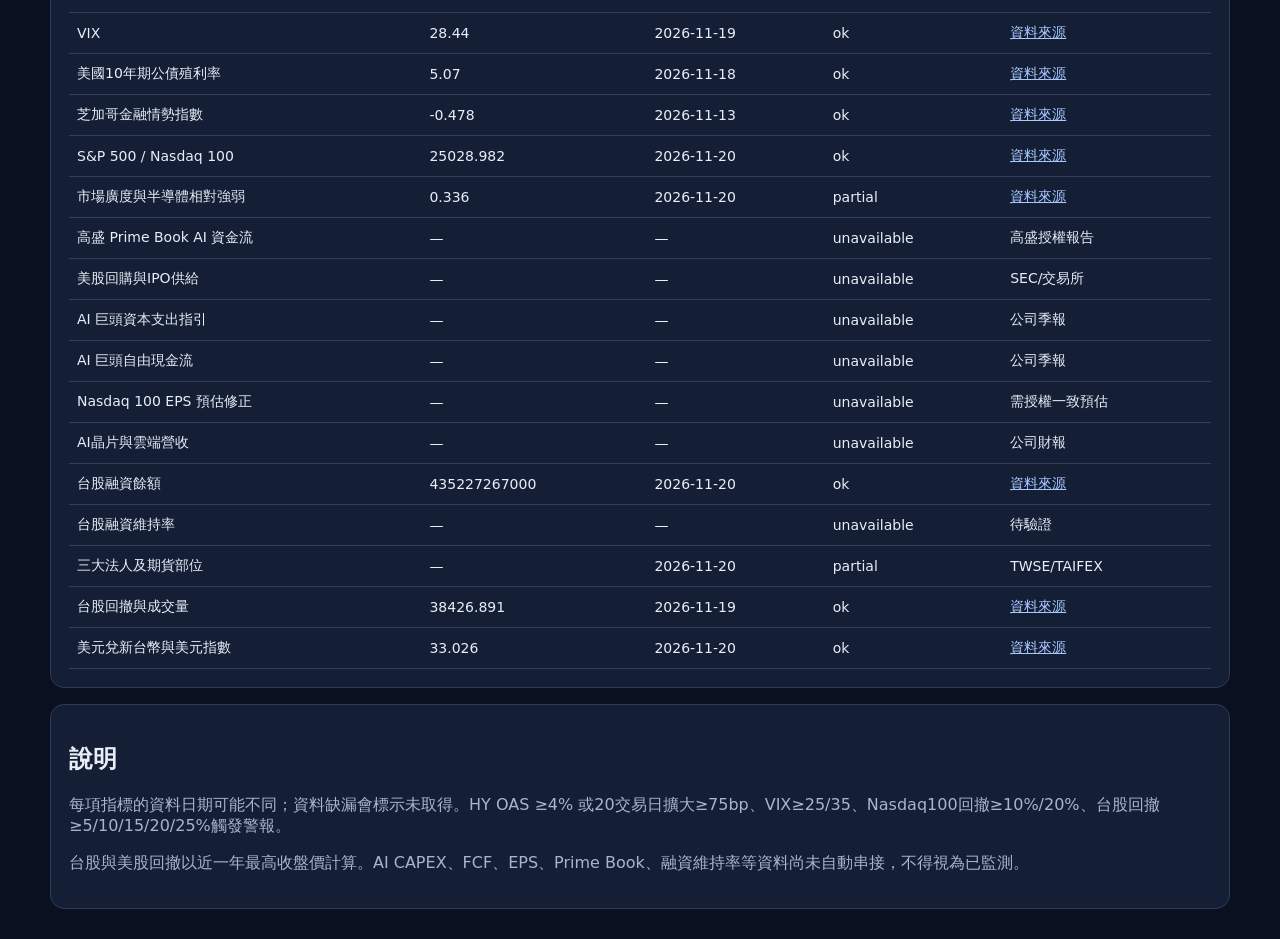
==== commit 60edc5a3: "Add Taiwan equity selloff watch and historical validation" ====
--- a/docs/index.html
+++ b/docs/index.html
@@ -11,7 +11,14 @@
 .foreign-controls input{width:5.5rem;color:inherit;background:transparent;border:1px solid #425466;border-radius:4px;padding:3px 5px}
 .foreign-events td:last-child{min-width:9rem}
 @media(max-width:650px){.foreign-layout{grid-template-columns:minmax(0,1fr)}}
-</style></head><body><main><header><div><h1>全球金融風險雷達</h1><p>美股信用 · 科技與 AI · 台股籌碼 · 匯率</p></div><span class="status">公開資料監控｜非即時行情</span></header><p id="updated" role="status">讀取資料中…</p><section class="panel" aria-labelledby="market-analysis-title"><h2 id="market-analysis-title">市場策略解讀</h2><div id="market-analysis">正在核對市場快照與資料品質…</div></section><section class="panel" id="foreign-cash-ranking" aria-labelledby="foreign-cash-title">
+</style><link rel="stylesheet" href="taiwan_crash_watch.css"></head><body><main><header><div><h1>全球金融風險雷達</h1><p>美股信用 · 科技與 AI · 台股籌碼 · 匯率</p></div><span class="status">公開資料監控｜非即時行情</span></header><p id="updated" role="status">讀取資料中…</p><section class="panel crash-watch" id="taiwan-crash-watch" aria-labelledby="crash-watch-title">
+<h2 id="crash-watch-title">台股急跌警戒</h2>
+<p class="small muted">研究版。盤前警戒、盤中報價與盤後統計依來源時間更新。</p>
+<p class="small muted crash-updated"></p>
+<div class="crash-cards" aria-live="polite"><p>正在核對資料時間…</p></div>
+<details><summary>歷史驗證與 11/20 案例</summary><div class="crash-research">正在讀取歷史驗證…</div></details>
+</section>
+<section class="panel" aria-labelledby="market-analysis-title"><h2 id="market-analysis-title">市場策略解讀</h2><div id="market-analysis">正在核對市場快照與資料品質…</div></section><section class="panel" id="foreign-cash-ranking" aria-labelledby="foreign-cash-title">
 <h2 id="foreign-cash-title">台股外資單日賣超前 25 名</h2>
 <p class="muted" role="status">讀取外資賣超歷史…</p>
 <div class="foreign-layout">
@@ -31,7 +38,7 @@
 <summary>資料完整性與來源</summary>
 <ul id="data-integrity" class="small muted" role="status"><li>讀取檢查結果中…</li></ul>
 <p class="small"><a href="quality.json">市場快照品質</a> · <a href="calibration.json">台灣模型校準</a> · <a href="pit_full_replay_audit.json">PIT 重播</a></p>
-</details><div class="risk-controls"><label>歷史序列 <select id="risk-series" disabled><option value="taiwan">台灣 · PIT 歷史重建</option><option value="global">全球 · 已留存原型分數</option><option value="global_archive">全球 · 三年描述性重建</option><option value="forward">台灣 · 前瞻研究預測</option></select></label><label>顯示範圍 <select id="risk-range" disabled><option value="all">全部紀錄</option><option value="252">最近 252 筆</option><option value="60">最近 60 筆</option></select></label></div><div id="risk-chart"></div><p id="risk-chart-note" class="small warn"></p><h3>前瞻蒐集狀態</h3><p id="forward-health">讀取中…</p><a href="forward_health.json">執行健康報告</a> · <a href="prospective_evaluation.json">前瞻結果統計</a><h3>正式評分品質關卡</h3><p class="small muted"><a href="pit_full_replay_audit.json">全期間 PIT 版本重播報告</a>：核對既有版本資料與選值邏輯，並非逐筆發布時刻認證。</p><div id="gate-checks"></div><h3>因子貢獻</h3><label>檢視日期 <select id="risk-date" disabled aria-label="因子紀錄日期"></select></label><div id="risk-factors"></div><details><summary>評分方式與資料限制</summary><ul id="risk-limitations"></ul><p class="small muted">台灣模型：六因子等權、至少五項有效、回看 20 個交易日、訊號延後 2 個交易日。缺值不補零。全球與台灣採不同模型，100 分不代表 100% 下跌機率。</p><p class="small muted">全球 v2：十年債以 20 個觀測日的殖利率變動，對照前 60 筆變動值計算百分位；上升較快代表利率壓力。此為研究假設，不代表降息必然安全。市場廣度尚缺 10% 權重，最高覆蓋率 90%。</p><a href="global_history.json">下載全球三年重建資料</a> · <a href="risk_dashboard.json">下載評分與歷史資料</a> · <a href="phase4_frozen_prospective_protocol.json">凍結研究規則</a></details></section><section class="panel" aria-labelledby="p203-title"><h2 id="p203-title">P2-03｜模型研究驗證與風險因子</h2><p class="small muted">統計回測、樣本外穩定性及因子消融；研究結果與正式警示嚴格分離。</p><div id="p203-research" role="status">正在讀取研究報告；此區不提供交易訊號。</div></section><h2>市場指標快照</h2><div class="grid" id="cards"></div><section class="panel"><h2>資料擷取與 API 額度</h2><div id="api">等待統計資料…</div></section><section class="panel"><h2>風險警報</h2><div id="alerts">讀取中…</div></section><section class="panel"><h2>台灣官方籌碼與價量</h2><p class="muted small">證交所與期交所公開資料；上市融資金額採證交所官方彙總，單位新台幣元；不含上櫃。融資交易單位與融資金額不可混用，期貨口數不可與現貨金額相加。</p><div id="taiwan">讀取中…</div></section><section class="panel"><h2>18 項監控指標</h2><div style="overflow-x:auto"><table><thead><tr><th>指標</th><th>數值</th><th>資料日</th><th>狀態</th><th>來源</th></tr></thead><tbody id="rows"></tbody></table></div></section><section class="panel"><h2>說明</h2><p>每項指標的資料日期可能不同；資料缺漏會標示未取得。HY OAS ≥4% 或20交易日擴大≥75bp、VIX≥25/35、Nasdaq100回撤≥10%/20%、台股回撤≥5/10/15/20/25%觸發警報。</p><p>台股與美股回撤以近一年最高收盤價計算。AI CAPEX、FCF、EPS、Prime Book、融資維持率等資料尚未自動串接，不得視為已監測。</p></section></main><script src="radar_data.js"></script><script src="market_analysis.js"></script><script>
+</details><div class="risk-controls"><label>歷史序列 <select id="risk-series" disabled><option value="taiwan">台灣 · PIT 歷史重建</option><option value="global">全球 · 已留存原型分數</option><option value="global_archive">全球 · 三年描述性重建</option><option value="forward">台灣 · 前瞻研究預測</option></select></label><label>顯示範圍 <select id="risk-range" disabled><option value="all">全部紀錄</option><option value="252">最近 252 筆</option><option value="60">最近 60 筆</option></select></label></div><div id="risk-chart"></div><p id="risk-chart-note" class="small warn"></p><h3>前瞻蒐集狀態</h3><p id="forward-health">讀取中…</p><a href="forward_health.json">執行健康報告</a> · <a href="prospective_evaluation.json">前瞻結果統計</a><h3>正式評分品質關卡</h3><p class="small muted"><a href="pit_full_replay_audit.json">全期間 PIT 版本重播報告</a>：核對既有版本資料與選值邏輯，並非逐筆發布時刻認證。</p><div id="gate-checks"></div><h3>因子貢獻</h3><label>檢視日期 <select id="risk-date" disabled aria-label="因子紀錄日期"></select></label><div id="risk-factors"></div><details><summary>評分方式與資料限制</summary><ul id="risk-limitations"></ul><p class="small muted">台灣模型：六因子等權、至少五項有效、回看 20 個交易日、訊號延後 2 個交易日。缺值不補零。全球與台灣採不同模型，100 分不代表 100% 下跌機率。</p><p class="small muted">全球 v2：十年債以 20 個觀測日的殖利率變動，對照前 60 筆變動值計算百分位；上升較快代表利率壓力。此為研究假設，不代表降息必然安全。市場廣度尚缺 10% 權重，最高覆蓋率 90%。</p><a href="global_history.json">下載全球三年重建資料</a> · <a href="risk_dashboard.json">下載評分與歷史資料</a> · <a href="phase4_frozen_prospective_protocol.json">凍結研究規則</a></details></section><section class="panel" aria-labelledby="p203-title"><h2 id="p203-title">P2-03｜模型研究驗證與風險因子</h2><p class="small muted">統計回測、樣本外穩定性及因子消融；研究結果與正式警示嚴格分離。</p><div id="p203-research" role="status">正在讀取研究報告；此區不提供交易訊號。</div></section><h2>市場指標快照</h2><div class="grid" id="cards"></div><section class="panel"><h2>資料擷取與 API 額度</h2><div id="api">等待統計資料…</div></section><section class="panel"><h2>風險警報</h2><div id="alerts">讀取中…</div></section><section class="panel"><h2>台灣官方籌碼與價量</h2><p class="muted small">證交所與期交所公開資料；上市融資金額採證交所官方彙總，單位新台幣元；不含上櫃。融資交易單位與融資金額不可混用，期貨口數不可與現貨金額相加。</p><div id="taiwan">讀取中…</div></section><section class="panel"><h2>18 項監控指標</h2><div style="overflow-x:auto"><table><thead><tr><th>指標</th><th>數值</th><th>資料日</th><th>狀態</th><th>來源</th></tr></thead><tbody id="rows"></tbody></table></div></section><section class="panel"><h2>說明</h2><p>每項指標的資料日期可能不同；資料缺漏會標示未取得。HY OAS ≥4% 或20交易日擴大≥75bp、VIX≥25/35、Nasdaq100回撤≥10%/20%、台股回撤≥5/10/15/20/25%觸發警報。</p><p>台股與美股回撤以近一年最高收盤價計算。AI CAPEX、FCF、EPS、Prime Book、融資維持率等資料尚未自動串接，不得視為已監測。</p></section></main><script src="radar_data.js"></script><script src="taiwan_crash_watch.js"></script><script src="market_analysis.js"></script><script>
 const safe=s=>String(s??"").replace(/[&<>"']/g,c=>({"&":"&amp;","<":"&lt;",">":"&gt;",'"':"&quot;","'":"&#39;"}[c]));
 let marketLoading=false;
 async function load(){
@@ -40,9 +47,10 @@
 try{
 const quality=getRadarData("quality.json").catch(()=>null);
 const j=await getRadarData("data.json");
-if(!Number.isFinite(Date.parse(j?.updated_utc)) || !j.metrics || !Object.keys(j.metrics).length || !j.active_alerts)throw Error("快照格式不完整");document.getElementById("updated").textContent="最後執行："+(j.updated_utc||"未知")+"（UTC）｜數值日期見各指標";const m=j.metrics||{};const q=j.request_stats||{};document.getElementById("api").textContent="本次請求 "+(q.requests??"—")+" / 25 次；成功 "+(q.success??"—")+"；失敗 "+(q.failure??"—")+"；來源分布 "+JSON.stringify(q.by_host||{})+"。FRED 每24小時、NFCI 每7天檢查；行情每小時檢查。";const keys=["hy","ig","vix","indices","taiex","fx"];document.getElementById("cards").innerHTML=keys.map(k=>{const x=m[k]||{};return '<div class="card"><div class="muted">'+safe(x.name||k)+'</div><div class="v">'+safe(x.status==="ok"?x.value:"未取得")+'</div><div class="muted small">'+safe(x.date||"資料不可用")+(x.cache_status==="stale"?" · 舊快照":"")+(x.drawdown_pct!==undefined?" · 回撤 "+safe(x.drawdown_pct)+"%":"")+'</div></div>'}).join("");document.getElementById("rows").innerHTML=Object.entries(m).map(([k,x])=>'<tr><td>'+safe(x.name)+'</td><td>'+safe(x.value??"—")+'</td><td>'+safe(x.date||"—")+'</td><td>'+safe(x.cache_status==="stale"?"舊快照（來源失敗）":x.status)+'</td><td>'+(/^https?:\/\//i.test(x.source_url)?'<a target="_blank" rel="noopener" href="'+safe(x.source_url)+'">資料來源</a>':safe(x.source||"—"))+'</td></tr>').join("");const tw=m.taiex||{},mg=m.margin||{},inst=m.inst||{};const official=(tw.official_sources||{}).tw_price||{};const cash=inst.cash_categories||[];const futures=(inst.official_sources||{}).futures||{};const number=v=>v===undefined||v===null?"—":Number(v).toLocaleString("zh-TW");const sourceState=x=>x.cache_status==="stale"?"快取（來源失敗）":x.status==="ok"?"已驗證":x.status==="partial"?"部分資料":"未取得";const parts=[["上市融資金額餘額（元）",mg.unit==="TWD"?number(mg.value):"待取得官方彙總",mg.unit==="TWD"?(mg.date||"資料日待確認"):"—",mg.unit==="TWD"?sourceState(mg):"未驗證"],["加權指數（官方）",number(tw.official_close),tw.official_close_date||"—",sourceState(official)],["成交股數",number(tw.official_volume_shares),tw.official_close_date||"—",sourceState(official)],["成交金額（元）",number(tw.official_turnover_twd),tw.official_close_date||"—",sourceState(official)],["外資台指期貨淨未平倉（口）",number(inst.foreign_tx_net_oi),inst.futures_date||"—",sourceState(futures)]];const rows=parts.map(x=>"<tr>"+x.map(v=>"<td>"+safe(v)+"</td>").join("")+"</tr>").join("");const cashRows=cash.map(x=>"<tr><td>"+safe(x.name)+"</td><td>"+safe(number(x.net_twd??x.net))+" 元</td><td>"+safe(inst.cash_date||"官方未提供資料日")+"</td><td>TWSE</td></tr>").join("");document.getElementById("taiwan").innerHTML='<table><thead><tr><th>指標</th><th>數值</th><th>資料日期</th><th>驗證狀態</th></tr></thead><tbody>'+rows+cashRows+'</tbody></table>';const a=Object.values(j.active_alerts||{});document.getElementById("alerts").innerHTML=a.length?a.map(x=>'<p class="'+(x.severity==="critical"?"bad":"warn")+'">'+safe(x.message)+'</p>').join(""):'目前無已確認的觸發警報（不代表未取得的資料沒有風險）';  renderMarketAnalysis(j,await quality);
+if(!Number.isFinite(Date.parse(j?.updated_utc)) || !j.metrics || !Object.keys(j.metrics).length || !j.active_alerts)throw Error("快照格式不完整");document.getElementById("updated").textContent="最後執行："+(j.updated_utc||"未知")+"（UTC）｜數值日期見各指標";const m=j.metrics||{};const q=j.request_stats||{};document.getElementById("api").textContent="本次請求 "+(q.requests??"—")+" / 25 次；成功 "+(q.success??"—")+"；失敗 "+(q.failure??"—")+"；來源分布 "+JSON.stringify(q.by_host||{})+"。FRED 每24小時、NFCI 每7天檢查；行情每小時檢查。";const keys=["hy","ig","vix","indices","taiex","fx"];document.getElementById("cards").innerHTML=keys.map(k=>{const x=m[k]||{};return '<div class="card"><div class="muted">'+safe(x.name||k)+'</div><div class="v">'+safe(x.status==="ok"?x.value:"未取得")+'</div><div class="muted small">'+safe(x.date||"資料不可用")+(x.cache_status==="stale"?" · 舊快照":"")+(x.drawdown_pct!==undefined?" · 回撤 "+safe(x.drawdown_pct)+"%":"")+'</div></div>'}).join("");document.getElementById("rows").innerHTML=Object.entries(m).map(([k,x])=>'<tr><td>'+safe(x.name)+'</td><td>'+safe(x.value??"—")+'</td><td>'+safe(x.date||"—")+'</td><td>'+safe(x.cache_status==="stale"?"舊快照（來源失敗）":x.status)+'</td><td>'+(/^https?:\/\//i.test(x.source_url)?'<a target="_blank" rel="noopener" href="'+safe(x.source_url)+'">資料來源</a>':safe(x.source||"—"))+'</td></tr>').join("");const tw=m.taiex||{},mg=m.margin||{},inst=m.inst||{};const official=(tw.official_sources||{}).tw_price||{};const cash=inst.cash_categories||[];const futures=(inst.official_sources||{}).futures||{};const number=v=>v===undefined||v===null?"—":Number(v).toLocaleString("zh-TW");const sourceState=x=>x.cache_status==="stale"?"快取（來源失敗）":x.status==="ok"?"已驗證":x.status==="partial"?"部分資料":"未取得";const parts=[["上市融資金額餘額（元）",mg.unit==="TWD"?number(mg.value):"待取得官方彙總",mg.unit==="TWD"?(mg.date||"資料日待確認"):"—",mg.unit==="TWD"?sourceState(mg):"未驗證"],["加權指數（官方）",number(tw.official_close),tw.official_close_date||"—",sourceState(official)],["成交股數",number(tw.official_volume_shares),tw.official_close_date||"—",sourceState(official)],["成交金額（元）",number(tw.official_turnover_twd),tw.official_close_date||"—",sourceState(official)],["外資台指期貨淨未平倉（口）",number(inst.foreign_tx_net_oi),inst.futures_date||"—",sourceState(futures)]];const rows=parts.map(x=>"<tr>"+x.map(v=>"<td>"+safe(v)+"</td>").join("")+"</tr>").join("");const cashRows=cash.map(x=>"<tr><td>"+safe(x.name)+"</td><td>"+safe(number(x.net_twd??x.net))+" 元</td><td>"+safe(inst.cash_date||"官方未提供資料日")+"</td><td>TWSE</td></tr>").join("");document.getElementById("taiwan").innerHTML='<table><thead><tr><th>指標</th><th>數值</th><th>資料日期</th><th>驗證狀態</th></tr></thead><tbody>'+rows+cashRows+'</tbody></table>';const a=Object.values(j.active_alerts||{});document.getElementById("alerts").innerHTML=a.length?a.map(x=>'<p class="'+(x.severity==="critical"?"bad":"warn")+'">'+safe(x.message)+'</p>').join(""):'目前無已確認的觸發警報（不代表未取得的資料沒有風險）';  renderTaiwanCrashWatch(j.taiwan_crash_watch); renderMarketAnalysis(j,await quality);
 }catch{
   renderMarketAnalysis(null,null);
+  renderTaiwanCrashWatch(null);
   document.getElementById("updated").textContent="市場快照暫時無法載入，約一分鐘後重試。";
   for(const id of ["cards","rows"])document.getElementById(id).replaceChildren();
   for(const id of ["api","alerts","taiwan"])document.getElementById(id).textContent="市場快照不可用。";
--- a/docs/taiwan_crash_watch.css
+++ b/docs/taiwan_crash_watch.css
@@ -0,0 +1,55 @@
+.crash-cards {
+  display: grid;
+  grid-template-columns: repeat(3, minmax(0, 1fr));
+  gap: 12px;
+  margin: 12px 0;
+}
+.crash-card {
+  min-width: 0;
+  border: 1px solid #2b3a56;
+  border-radius: 10px;
+  padding: 14px;
+  background: #0d172a;
+}
+.crash-card h3 {
+  margin: 0 0 7px;
+}
+.crash-state {
+  margin: 0 0 10px;
+  color: #adc5e9;
+  font-weight: 600;
+}
+.crash-state.warn {
+  color: #ffd17a;
+}
+.crash-facts {
+  display: grid;
+  grid-template-columns: minmax(0, 1fr) auto;
+  gap: 5px 12px;
+  margin: 10px 0;
+  font-size: .9rem;
+}
+.crash-facts dt {
+  color: #aebcd6;
+}
+.crash-facts dd {
+  margin: 0;
+  text-align: right;
+  font-variant-numeric: tabular-nums;
+}
+.crash-table {
+  max-width: 100%;
+  overflow-x: auto;
+}
+.crash-table table {
+  font-size: .85rem;
+  white-space: nowrap;
+}
+.crash-watch details {
+  margin-top: 14px;
+}
+@media (max-width: 960px) {
+  .crash-cards {
+    grid-template-columns: minmax(0, 1fr);
+  }
+}
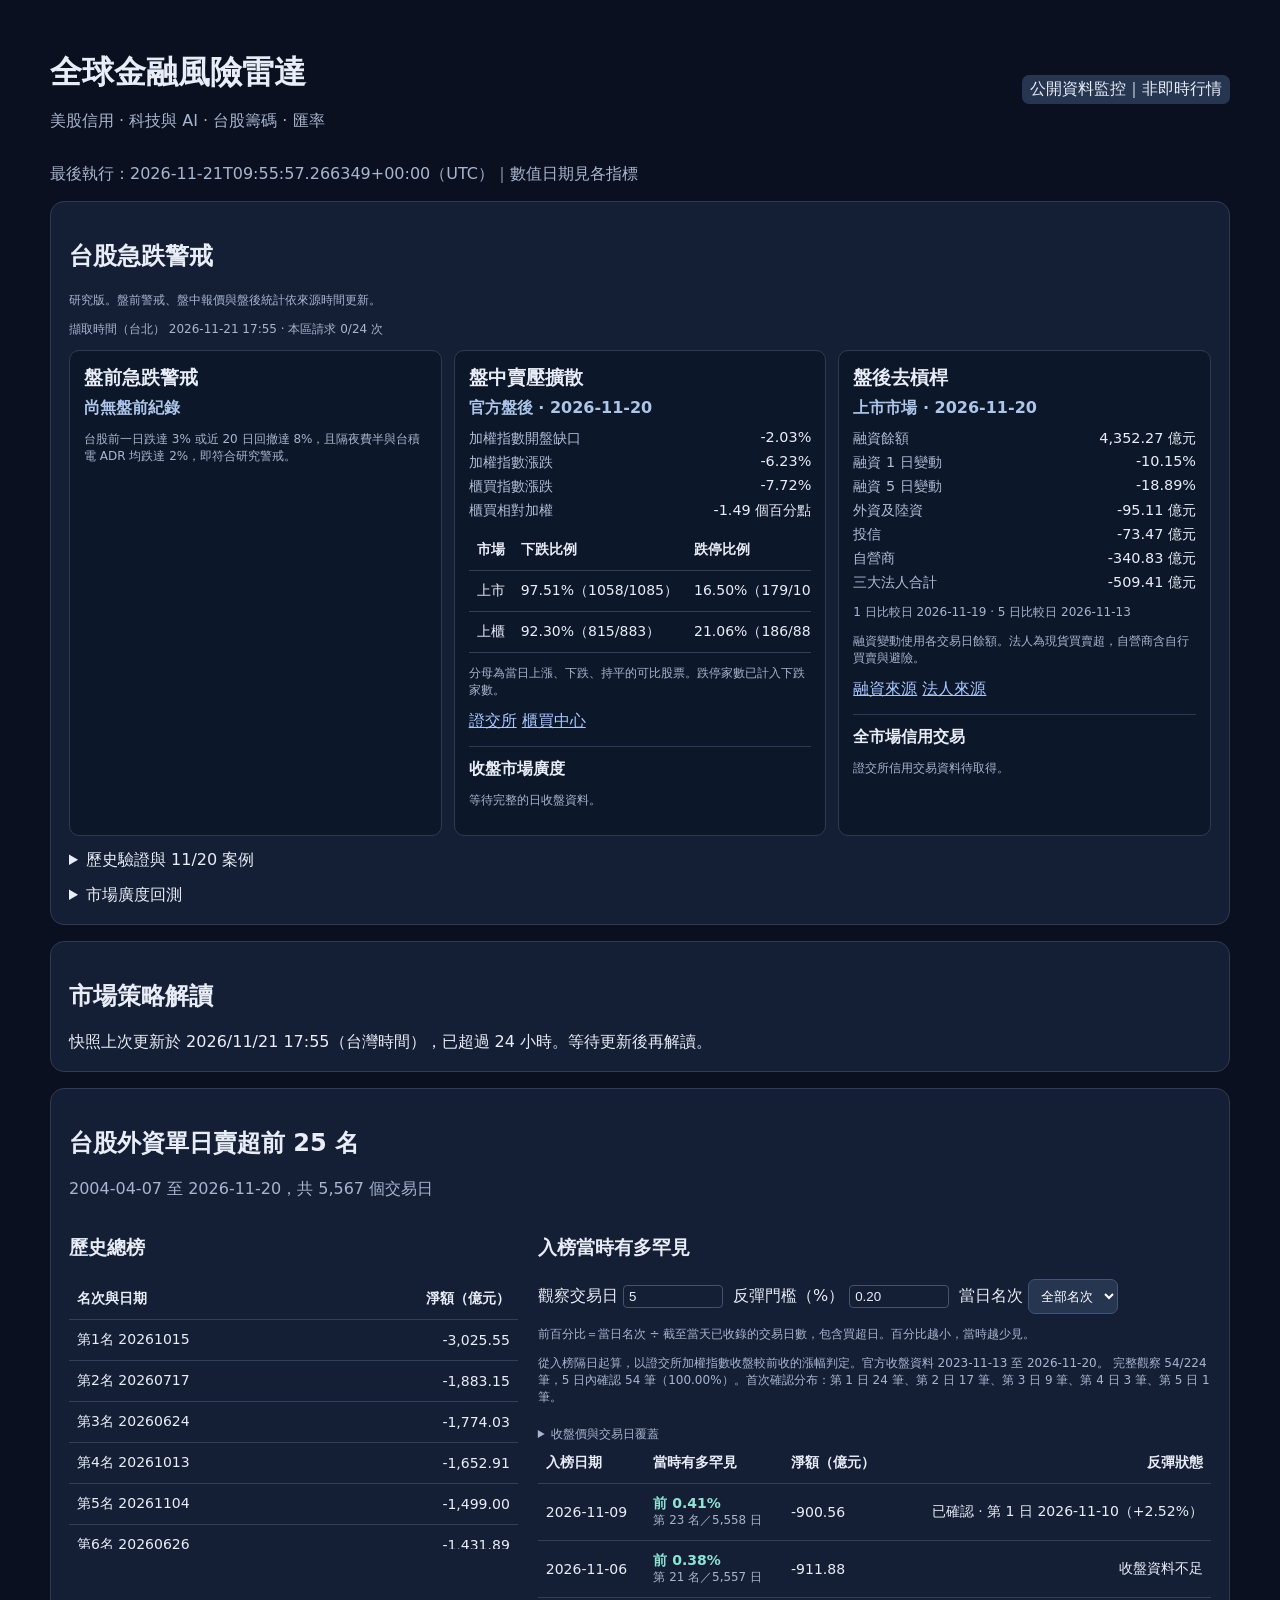
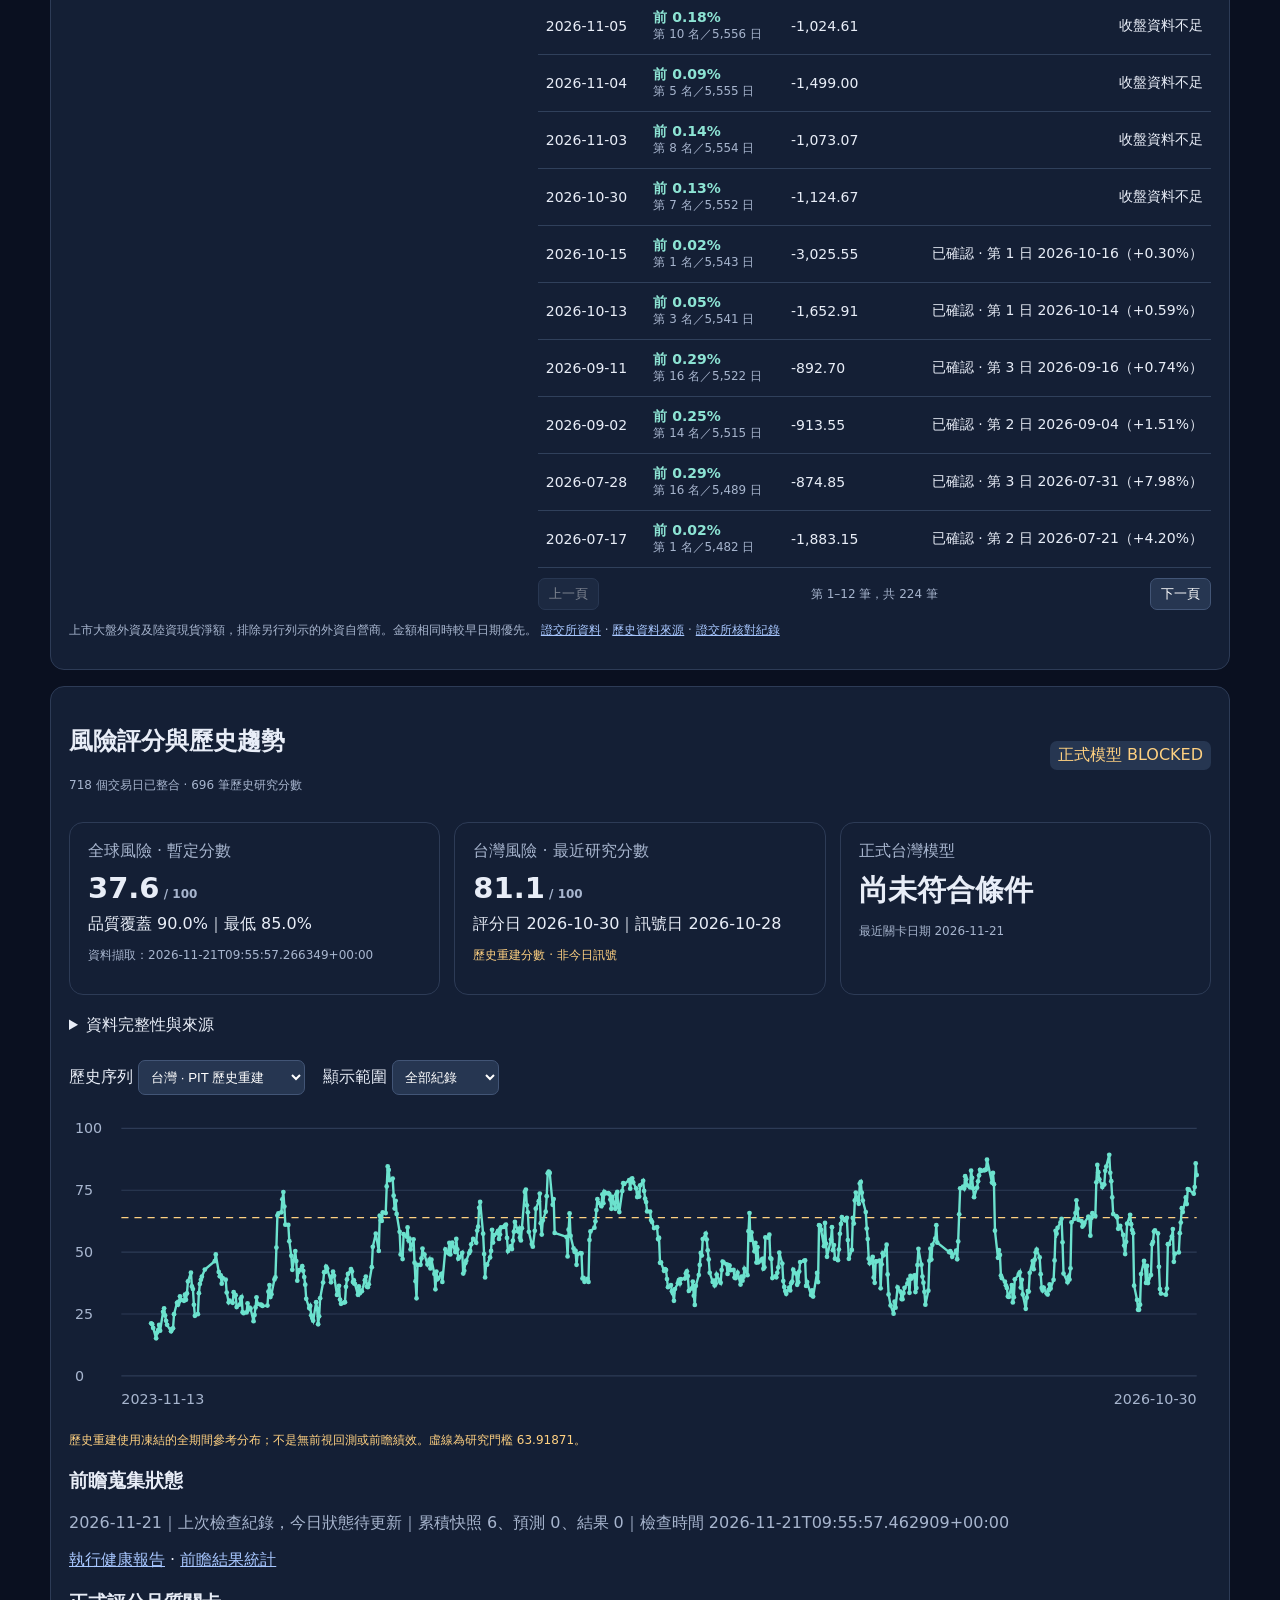
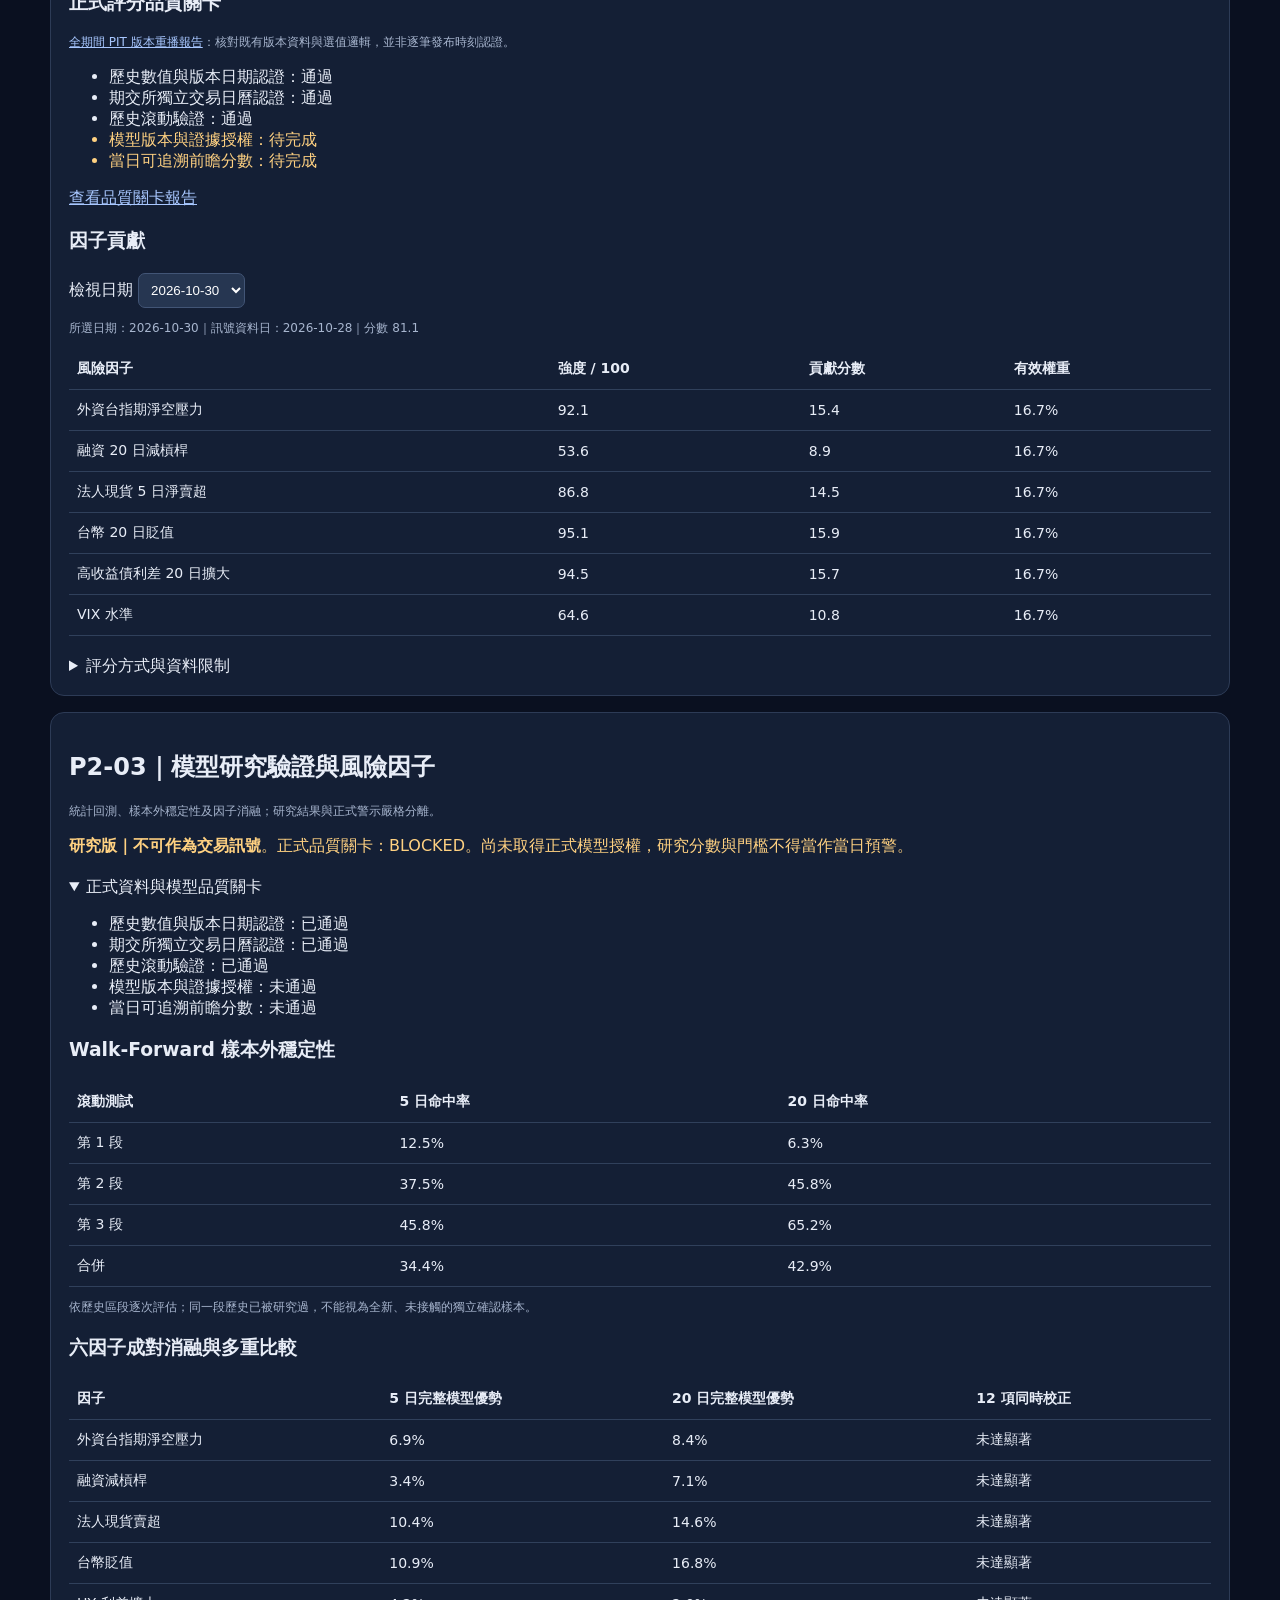
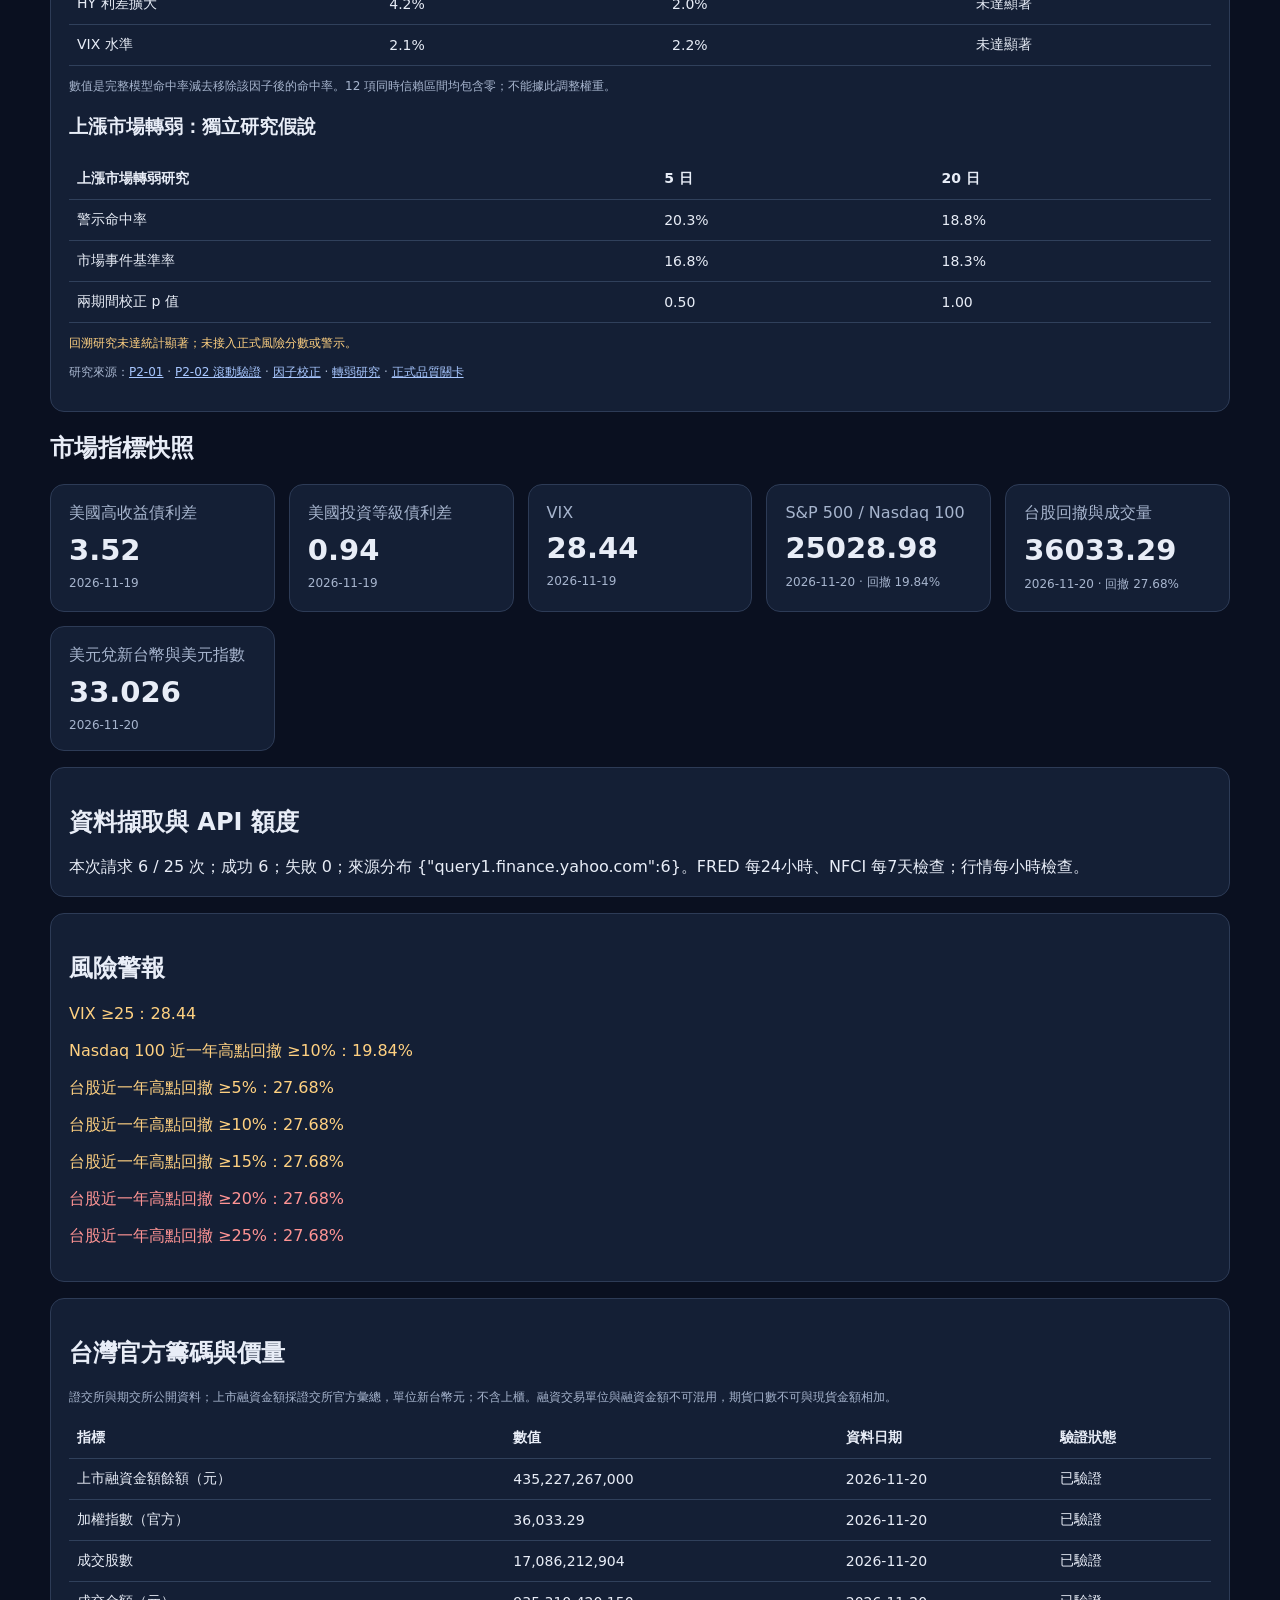
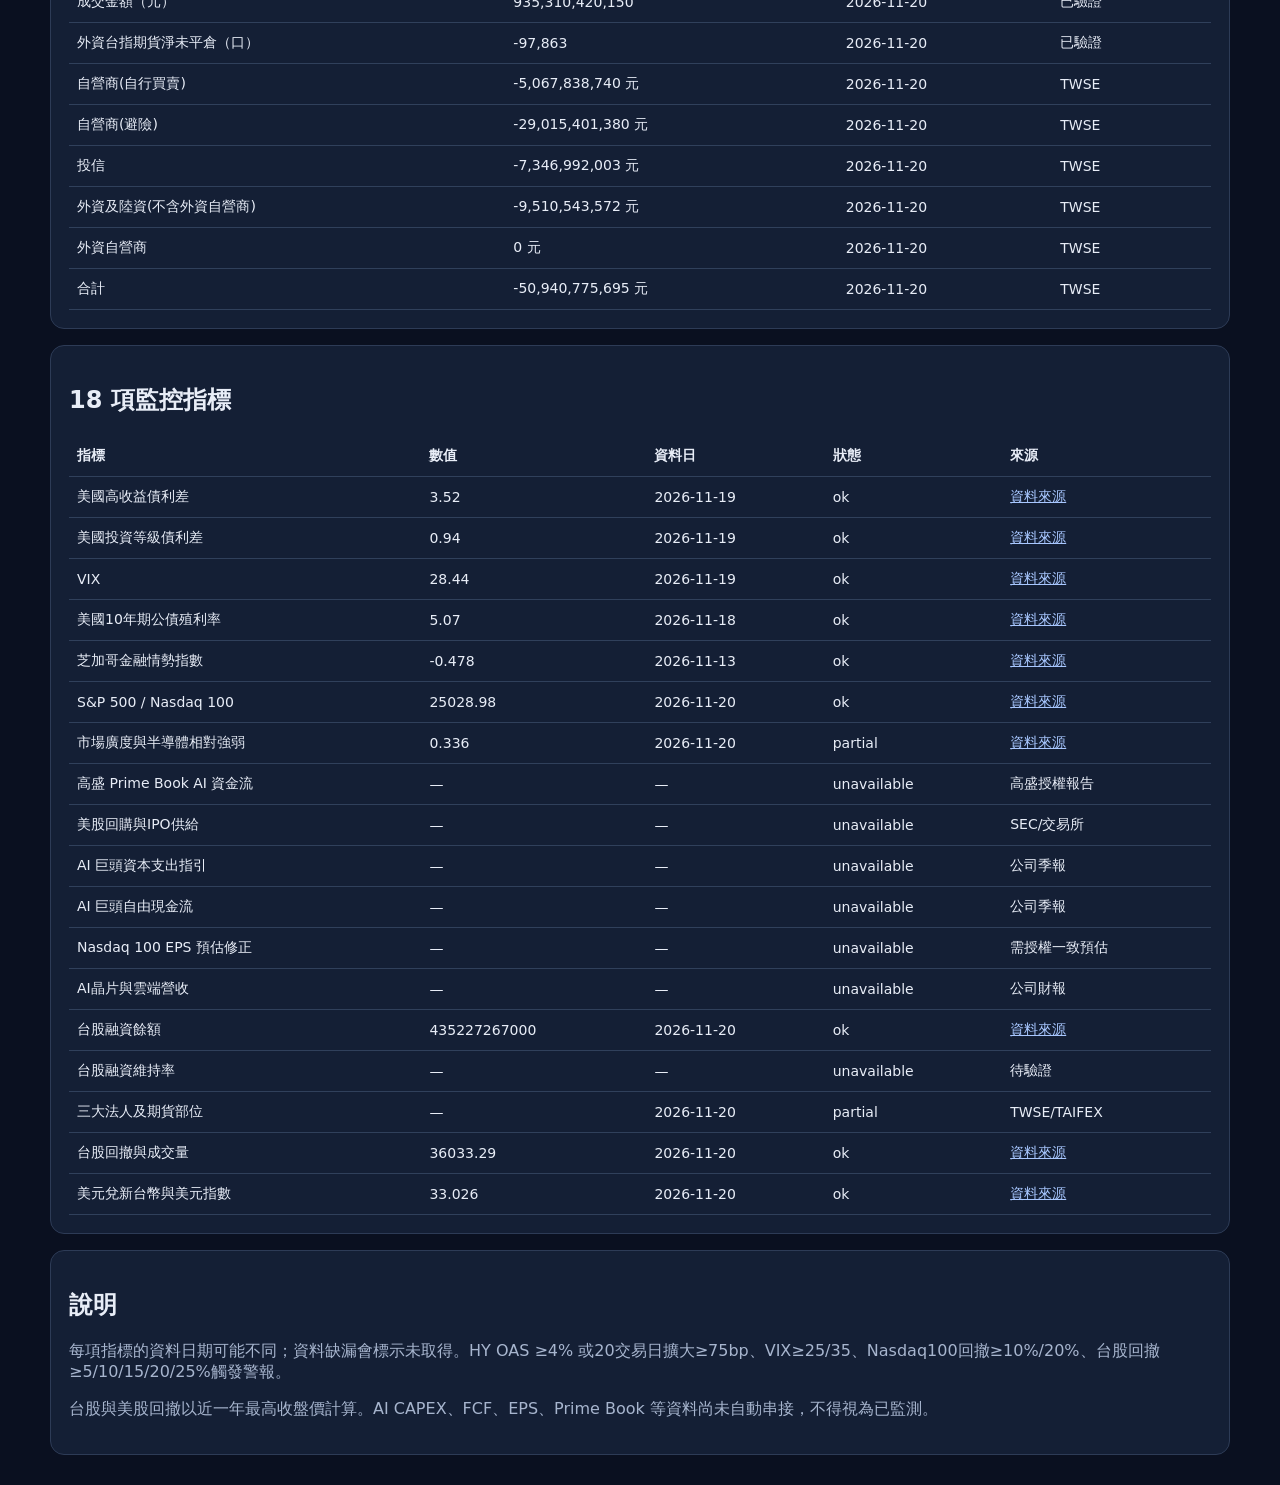
==== commit c94eb87c: "Add official Taiwan credit pressure and 20/60-session market breadth" ====
--- a/docs/index.html
+++ b/docs/index.html
@@ -11,12 +11,13 @@
 .foreign-controls input{width:5.5rem;color:inherit;background:transparent;border:1px solid #425466;border-radius:4px;padding:3px 5px}
 .foreign-events td:last-child{min-width:9rem}
 @media(max-width:650px){.foreign-layout{grid-template-columns:minmax(0,1fr)}}
-</style><link rel="stylesheet" href="taiwan_crash_watch.css"></head><body><main><header><div><h1>全球金融風險雷達</h1><p>美股信用 · 科技與 AI · 台股籌碼 · 匯率</p></div><span class="status">公開資料監控｜非即時行情</span></header><p id="updated" role="status">讀取資料中…</p><section class="panel crash-watch" id="taiwan-crash-watch" aria-labelledby="crash-watch-title">
+</style><link rel="stylesheet" href="taiwan_crash_watch.css?v=credit-breadth"></head><body><main><header><div><h1>全球金融風險雷達</h1><p>美股信用 · 科技與 AI · 台股籌碼 · 匯率</p></div><span class="status">公開資料監控｜非即時行情</span></header><p id="updated" role="status">讀取資料中…</p><section class="panel crash-watch" id="taiwan-crash-watch" aria-labelledby="crash-watch-title">
 <h2 id="crash-watch-title">台股急跌警戒</h2>
 <p class="small muted">研究版。盤前警戒、盤中報價與盤後統計依來源時間更新。</p>
 <p class="small muted crash-updated"></p>
 <div class="crash-cards" aria-live="polite"><p>正在核對資料時間…</p></div>
 <details><summary>歷史驗證與 11/20 案例</summary><div class="crash-research">正在讀取歷史驗證…</div></details>
+<details id="breadth-research"><summary>市場廣度回測</summary><div class="crash-breadth-research">正在讀取回測…</div></details>
 </section>
 <section class="panel" aria-labelledby="market-analysis-title"><h2 id="market-analysis-title">市場策略解讀</h2><div id="market-analysis">正在核對市場快照與資料品質…</div></section><section class="panel" id="foreign-cash-ranking" aria-labelledby="foreign-cash-title">
 <h2 id="foreign-cash-title">台股外資單日賣超前 25 名</h2>
@@ -38,7 +39,7 @@
 <summary>資料完整性與來源</summary>
 <ul id="data-integrity" class="small muted" role="status"><li>讀取檢查結果中…</li></ul>
 <p class="small"><a href="quality.json">市場快照品質</a> · <a href="calibration.json">台灣模型校準</a> · <a href="pit_full_replay_audit.json">PIT 重播</a></p>
-</details><div class="risk-controls"><label>歷史序列 <select id="risk-series" disabled><option value="taiwan">台灣 · PIT 歷史重建</option><option value="global">全球 · 已留存原型分數</option><option value="global_archive">全球 · 三年描述性重建</option><option value="forward">台灣 · 前瞻研究預測</option></select></label><label>顯示範圍 <select id="risk-range" disabled><option value="all">全部紀錄</option><option value="252">最近 252 筆</option><option value="60">最近 60 筆</option></select></label></div><div id="risk-chart"></div><p id="risk-chart-note" class="small warn"></p><h3>前瞻蒐集狀態</h3><p id="forward-health">讀取中…</p><a href="forward_health.json">執行健康報告</a> · <a href="prospective_evaluation.json">前瞻結果統計</a><h3>正式評分品質關卡</h3><p class="small muted"><a href="pit_full_replay_audit.json">全期間 PIT 版本重播報告</a>：核對既有版本資料與選值邏輯，並非逐筆發布時刻認證。</p><div id="gate-checks"></div><h3>因子貢獻</h3><label>檢視日期 <select id="risk-date" disabled aria-label="因子紀錄日期"></select></label><div id="risk-factors"></div><details><summary>評分方式與資料限制</summary><ul id="risk-limitations"></ul><p class="small muted">台灣模型：六因子等權、至少五項有效、回看 20 個交易日、訊號延後 2 個交易日。缺值不補零。全球與台灣採不同模型，100 分不代表 100% 下跌機率。</p><p class="small muted">全球 v2：十年債以 20 個觀測日的殖利率變動，對照前 60 筆變動值計算百分位；上升較快代表利率壓力。此為研究假設，不代表降息必然安全。市場廣度尚缺 10% 權重，最高覆蓋率 90%。</p><a href="global_history.json">下載全球三年重建資料</a> · <a href="risk_dashboard.json">下載評分與歷史資料</a> · <a href="phase4_frozen_prospective_protocol.json">凍結研究規則</a></details></section><section class="panel" aria-labelledby="p203-title"><h2 id="p203-title">P2-03｜模型研究驗證與風險因子</h2><p class="small muted">統計回測、樣本外穩定性及因子消融；研究結果與正式警示嚴格分離。</p><div id="p203-research" role="status">正在讀取研究報告；此區不提供交易訊號。</div></section><h2>市場指標快照</h2><div class="grid" id="cards"></div><section class="panel"><h2>資料擷取與 API 額度</h2><div id="api">等待統計資料…</div></section><section class="panel"><h2>風險警報</h2><div id="alerts">讀取中…</div></section><section class="panel"><h2>台灣官方籌碼與價量</h2><p class="muted small">證交所與期交所公開資料；上市融資金額採證交所官方彙總，單位新台幣元；不含上櫃。融資交易單位與融資金額不可混用，期貨口數不可與現貨金額相加。</p><div id="taiwan">讀取中…</div></section><section class="panel"><h2>18 項監控指標</h2><div style="overflow-x:auto"><table><thead><tr><th>指標</th><th>數值</th><th>資料日</th><th>狀態</th><th>來源</th></tr></thead><tbody id="rows"></tbody></table></div></section><section class="panel"><h2>說明</h2><p>每項指標的資料日期可能不同；資料缺漏會標示未取得。HY OAS ≥4% 或20交易日擴大≥75bp、VIX≥25/35、Nasdaq100回撤≥10%/20%、台股回撤≥5/10/15/20/25%觸發警報。</p><p>台股與美股回撤以近一年最高收盤價計算。AI CAPEX、FCF、EPS、Prime Book、融資維持率等資料尚未自動串接，不得視為已監測。</p></section></main><script src="radar_data.js"></script><script src="taiwan_crash_watch.js"></script><script src="market_analysis.js"></script><script>
+</details><div class="risk-controls"><label>歷史序列 <select id="risk-series" disabled><option value="taiwan">台灣 · PIT 歷史重建</option><option value="global">全球 · 已留存原型分數</option><option value="global_archive">全球 · 三年描述性重建</option><option value="forward">台灣 · 前瞻研究預測</option></select></label><label>顯示範圍 <select id="risk-range" disabled><option value="all">全部紀錄</option><option value="252">最近 252 筆</option><option value="60">最近 60 筆</option></select></label></div><div id="risk-chart"></div><p id="risk-chart-note" class="small warn"></p><h3>前瞻蒐集狀態</h3><p id="forward-health">讀取中…</p><a href="forward_health.json">執行健康報告</a> · <a href="prospective_evaluation.json">前瞻結果統計</a><h3>正式評分品質關卡</h3><p class="small muted"><a href="pit_full_replay_audit.json">全期間 PIT 版本重播報告</a>：核對既有版本資料與選值邏輯，並非逐筆發布時刻認證。</p><div id="gate-checks"></div><h3>因子貢獻</h3><label>檢視日期 <select id="risk-date" disabled aria-label="因子紀錄日期"></select></label><div id="risk-factors"></div><details><summary>評分方式與資料限制</summary><ul id="risk-limitations"></ul><p class="small muted">台灣模型：六因子等權、至少五項有效、回看 20 個交易日、訊號延後 2 個交易日。缺值不補零。全球與台灣採不同模型，100 分不代表 100% 下跌機率。</p><p class="small muted">全球 v2：十年債以 20 個觀測日的殖利率變動，對照前 60 筆變動值計算百分位；上升較快代表利率壓力。此為研究假設，不代表降息必然安全。美股市場廣度尚缺 10% 權重，最高覆蓋率 90%。</p><a href="global_history.json">下載全球三年重建資料</a> · <a href="risk_dashboard.json">下載評分與歷史資料</a> · <a href="phase4_frozen_prospective_protocol.json">凍結研究規則</a></details></section><section class="panel" aria-labelledby="p203-title"><h2 id="p203-title">P2-03｜模型研究驗證與風險因子</h2><p class="small muted">統計回測、樣本外穩定性及因子消融；研究結果與正式警示嚴格分離。</p><div id="p203-research" role="status">正在讀取研究報告；此區不提供交易訊號。</div></section><h2>市場指標快照</h2><div class="grid" id="cards"></div><section class="panel"><h2>資料擷取與 API 額度</h2><div id="api">等待統計資料…</div></section><section class="panel"><h2>風險警報</h2><div id="alerts">讀取中…</div></section><section class="panel"><h2>台灣官方籌碼與價量</h2><p class="muted small">證交所與期交所公開資料；上市融資金額採證交所官方彙總，單位新台幣元；不含上櫃。融資交易單位與融資金額不可混用，期貨口數不可與現貨金額相加。</p><div id="taiwan">讀取中…</div></section><section class="panel"><h2>18 項監控指標</h2><div style="overflow-x:auto"><table><thead><tr><th>指標</th><th>數值</th><th>資料日</th><th>狀態</th><th>來源</th></tr></thead><tbody id="rows"></tbody></table></div></section><section class="panel"><h2>說明</h2><p>每項指標的資料日期可能不同；資料缺漏會標示未取得。HY OAS ≥4% 或20交易日擴大≥75bp、VIX≥25/35、Nasdaq100回撤≥10%/20%、台股回撤≥5/10/15/20/25%觸發警報。</p><p>台股與美股回撤以近一年最高收盤價計算。AI CAPEX、FCF、EPS、Prime Book 等資料尚未自動串接，不得視為已監測。</p></section></main><script src="radar_data.js"></script><script src="taiwan_crash_watch.js?v=credit-breadth"></script><script src="market_analysis.js?v=credit"></script><script>
 const safe=s=>String(s??"").replace(/[&<>"']/g,c=>({"&":"&amp;","<":"&lt;",">":"&gt;",'"':"&quot;","'":"&#39;"}[c]));
 let marketLoading=false;
 async function load(){
--- a/docs/taiwan_crash_watch.css
+++ b/docs/taiwan_crash_watch.css
@@ -53,3 +53,11 @@
     grid-template-columns: minmax(0, 1fr);
   }
 }
+.crash-subsection {
+  border-top: 1px solid #2b3a56;
+  margin-top: 14px;
+  padding-top: 12px;
+}
+.crash-subsection h4 {
+  margin: 0 0 7px;
+}
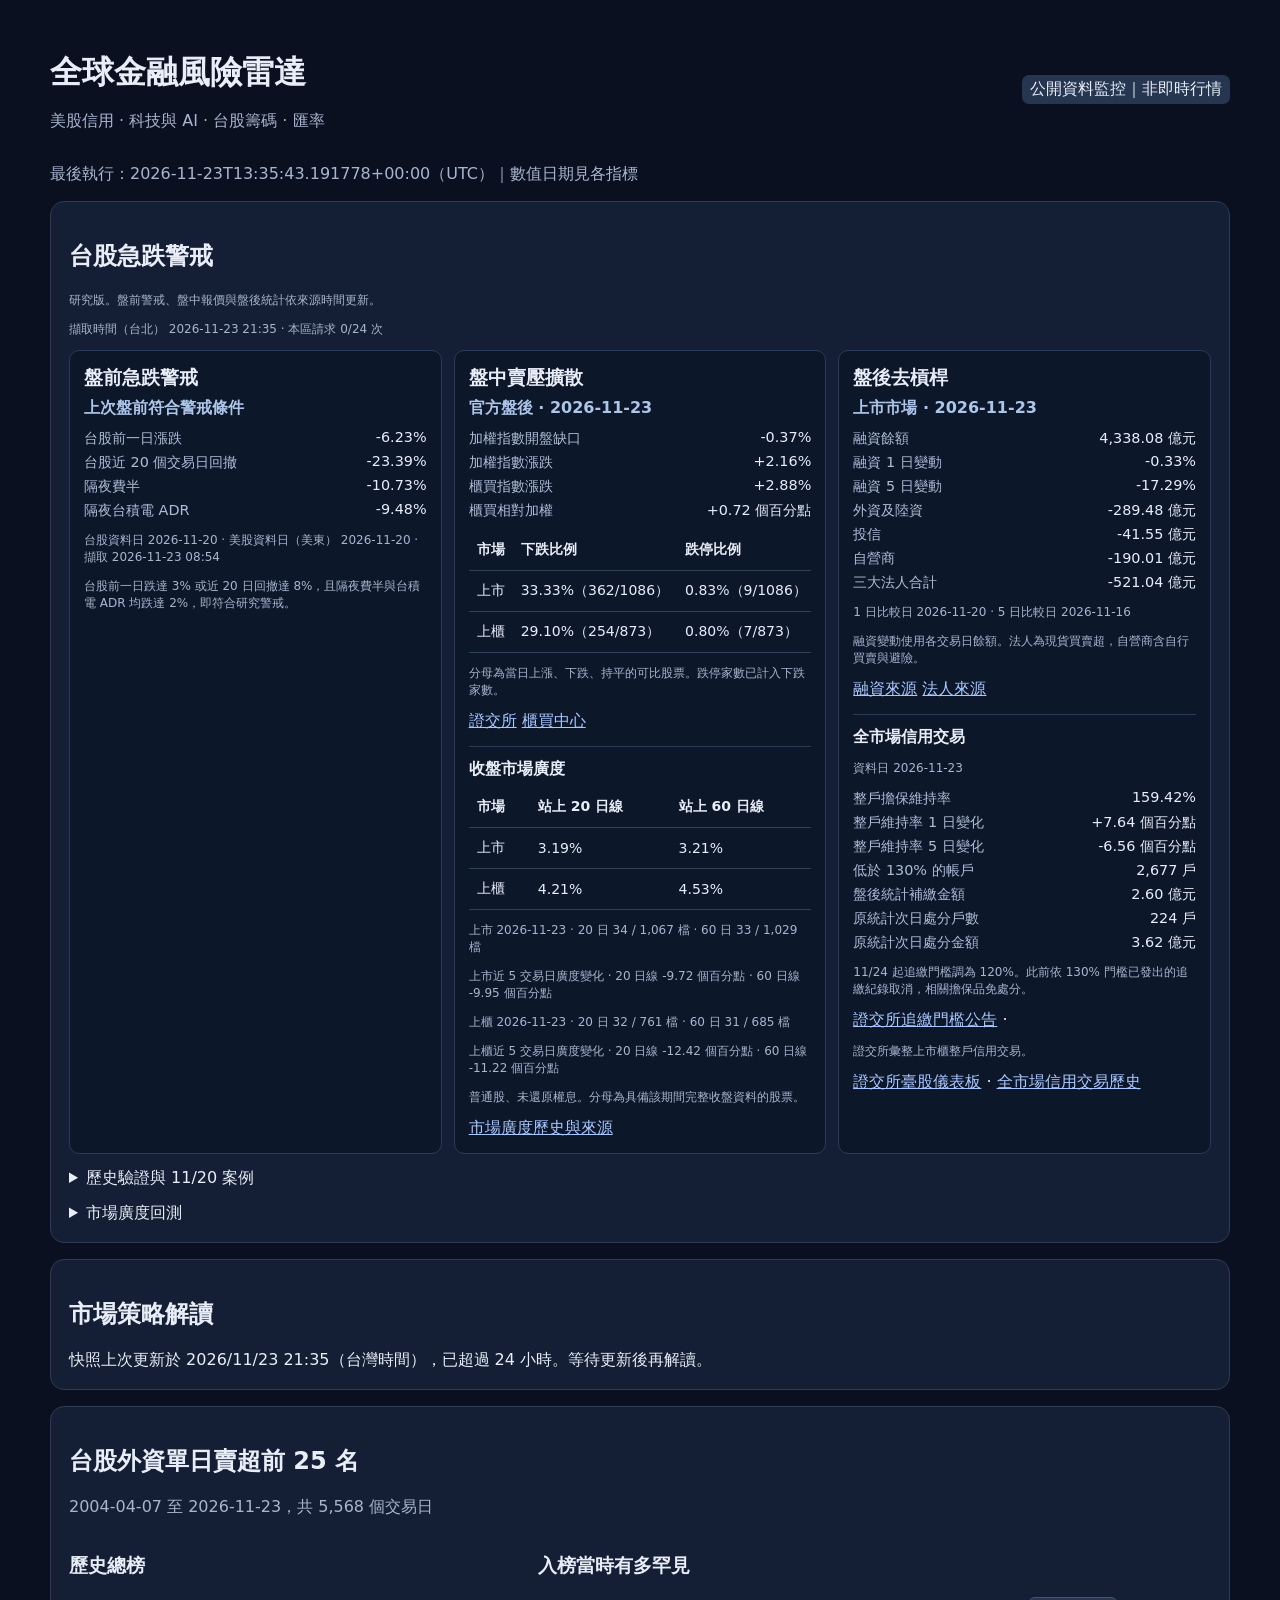
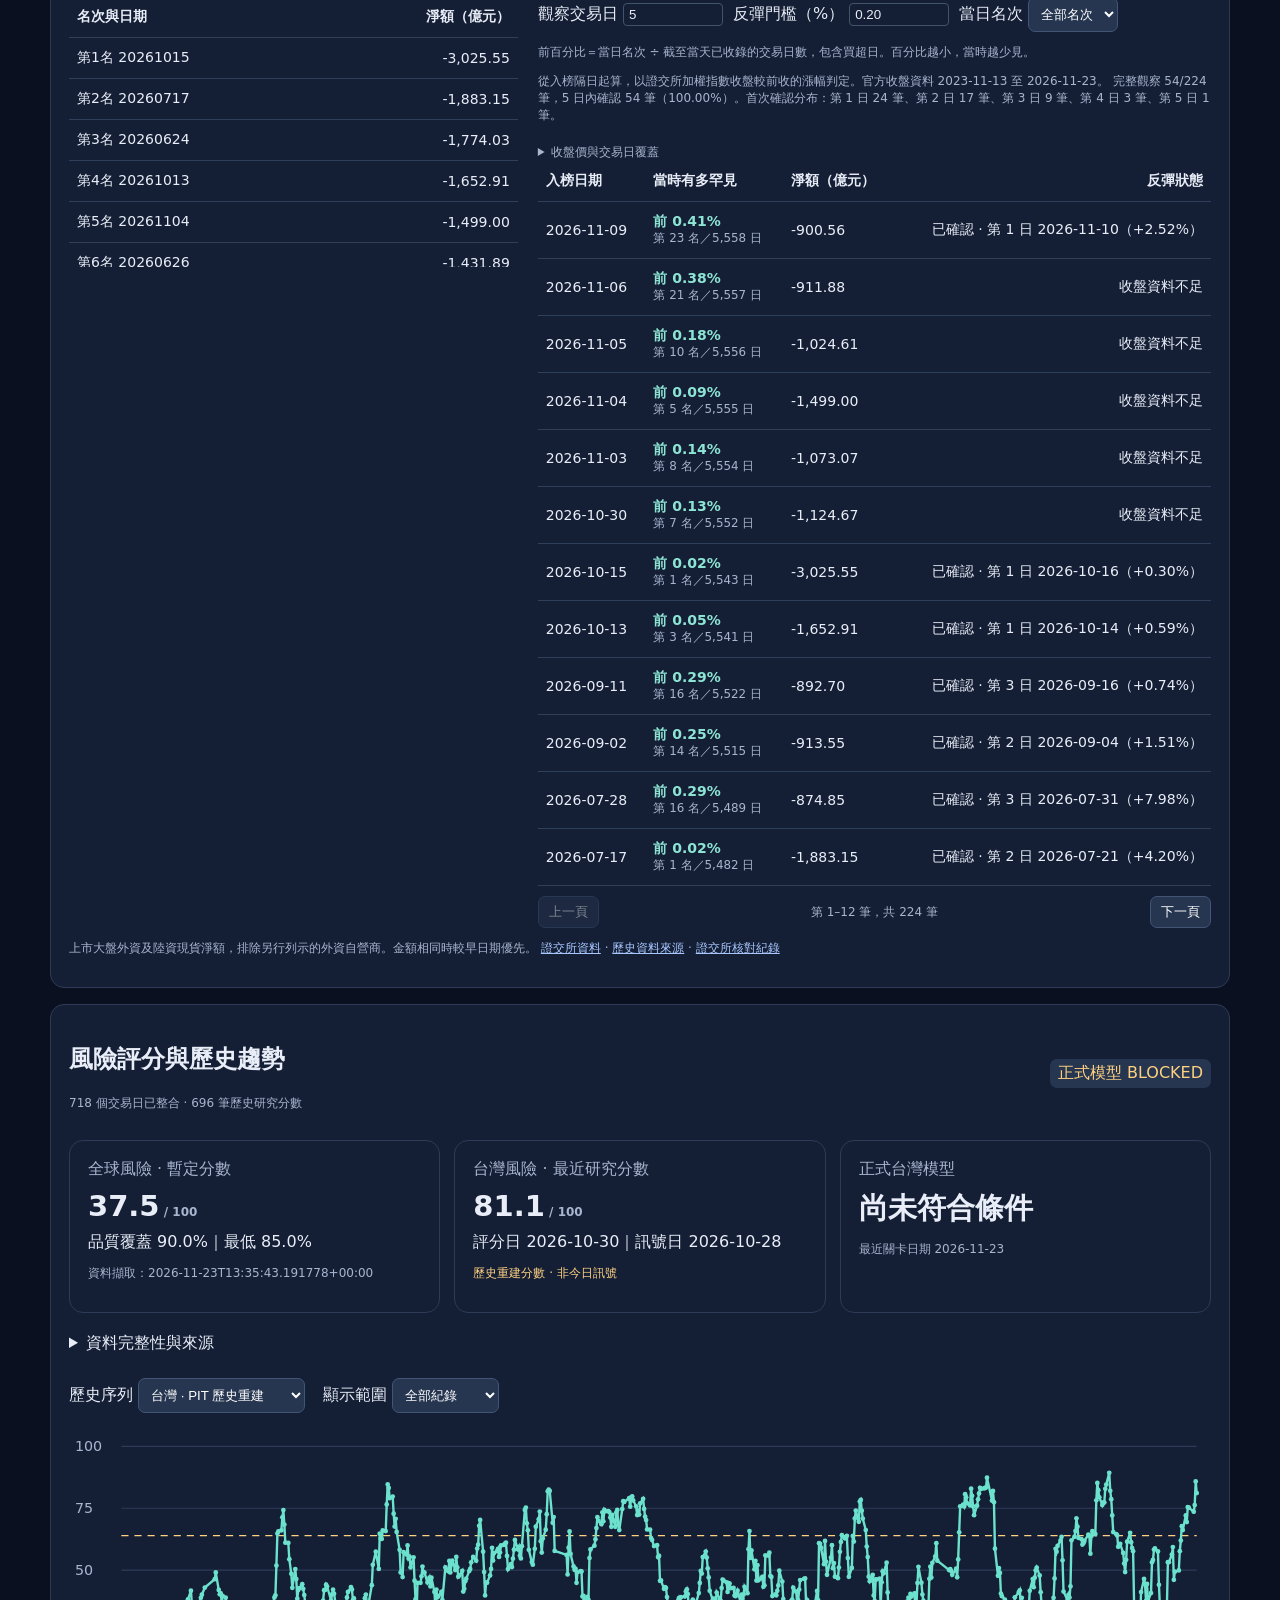
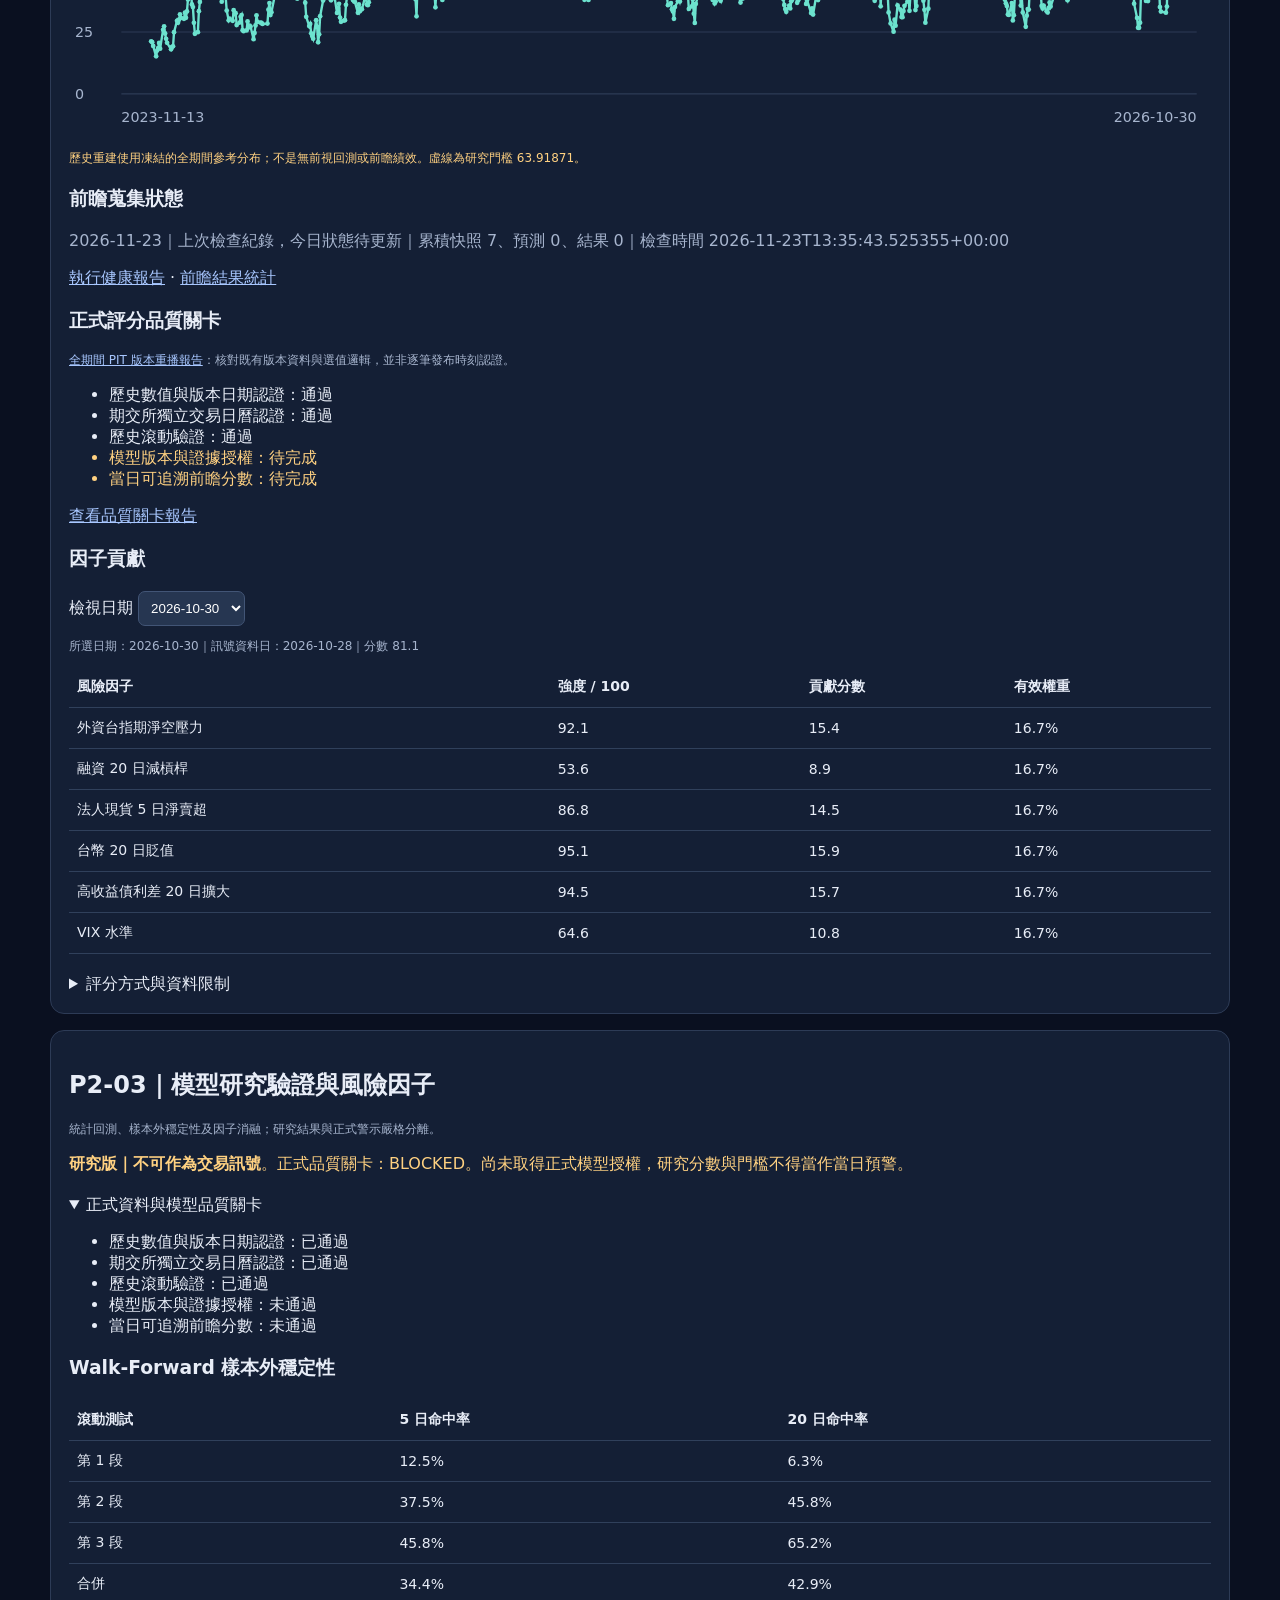
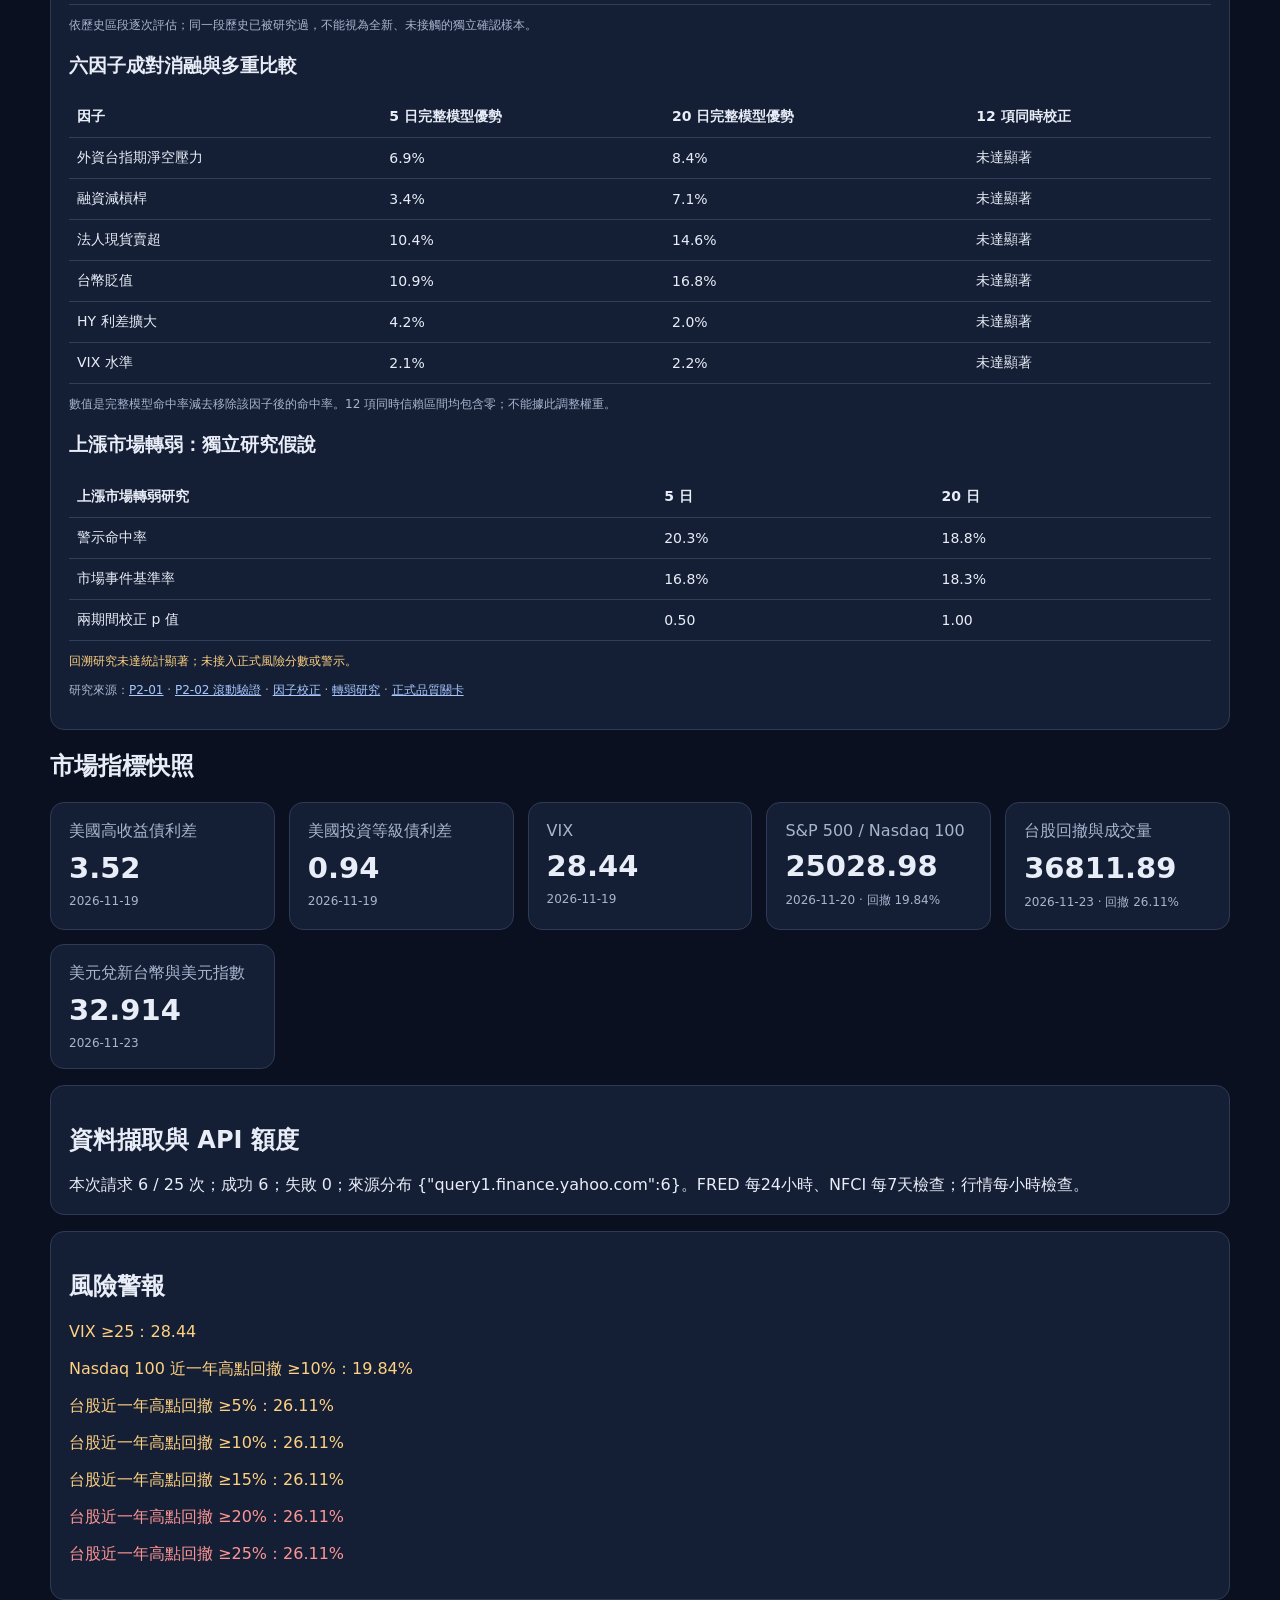
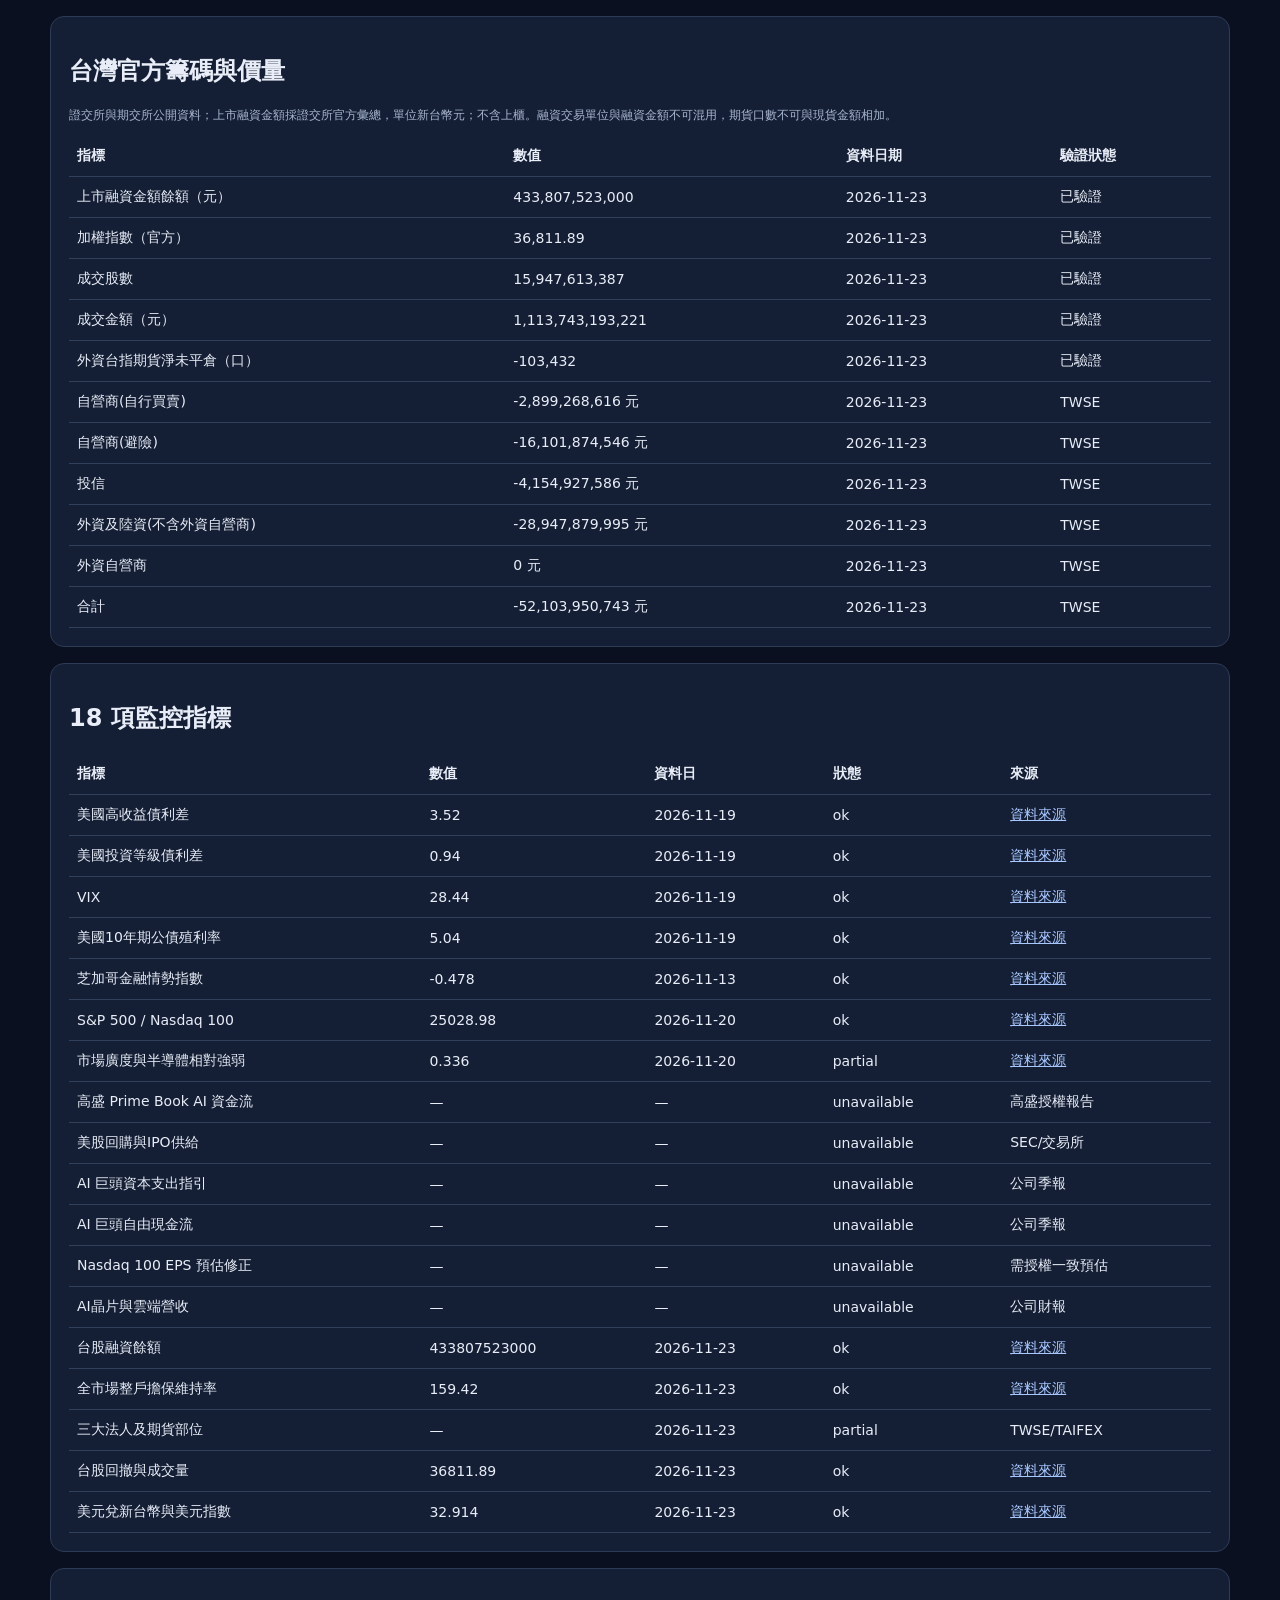
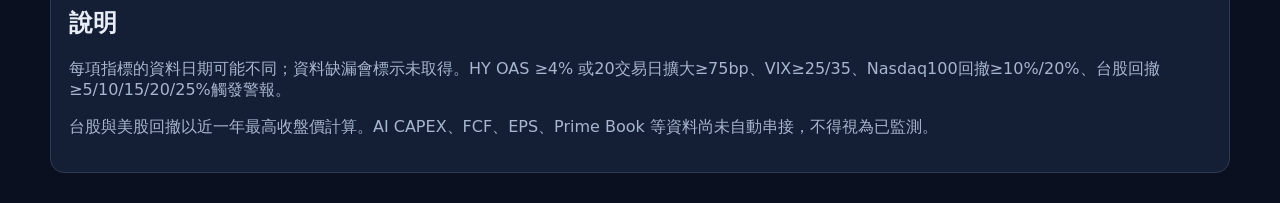
==== commit ff801205: "Apply final November 23 TWSE turnover and credit transition notice" ====
--- a/docs/index.html
+++ b/docs/index.html
@@ -39,7 +39,7 @@
 <summary>資料完整性與來源</summary>
 <ul id="data-integrity" class="small muted" role="status"><li>讀取檢查結果中…</li></ul>
 <p class="small"><a href="quality.json">市場快照品質</a> · <a href="calibration.json">台灣模型校準</a> · <a href="pit_full_replay_audit.json">PIT 重播</a></p>
-</details><div class="risk-controls"><label>歷史序列 <select id="risk-series" disabled><option value="taiwan">台灣 · PIT 歷史重建</option><option value="global">全球 · 已留存原型分數</option><option value="global_archive">全球 · 三年描述性重建</option><option value="forward">台灣 · 前瞻研究預測</option></select></label><label>顯示範圍 <select id="risk-range" disabled><option value="all">全部紀錄</option><option value="252">最近 252 筆</option><option value="60">最近 60 筆</option></select></label></div><div id="risk-chart"></div><p id="risk-chart-note" class="small warn"></p><h3>前瞻蒐集狀態</h3><p id="forward-health">讀取中…</p><a href="forward_health.json">執行健康報告</a> · <a href="prospective_evaluation.json">前瞻結果統計</a><h3>正式評分品質關卡</h3><p class="small muted"><a href="pit_full_replay_audit.json">全期間 PIT 版本重播報告</a>：核對既有版本資料與選值邏輯，並非逐筆發布時刻認證。</p><div id="gate-checks"></div><h3>因子貢獻</h3><label>檢視日期 <select id="risk-date" disabled aria-label="因子紀錄日期"></select></label><div id="risk-factors"></div><details><summary>評分方式與資料限制</summary><ul id="risk-limitations"></ul><p class="small muted">台灣模型：六因子等權、至少五項有效、回看 20 個交易日、訊號延後 2 個交易日。缺值不補零。全球與台灣採不同模型，100 分不代表 100% 下跌機率。</p><p class="small muted">全球 v2：十年債以 20 個觀測日的殖利率變動，對照前 60 筆變動值計算百分位；上升較快代表利率壓力。此為研究假設，不代表降息必然安全。美股市場廣度尚缺 10% 權重，最高覆蓋率 90%。</p><a href="global_history.json">下載全球三年重建資料</a> · <a href="risk_dashboard.json">下載評分與歷史資料</a> · <a href="phase4_frozen_prospective_protocol.json">凍結研究規則</a></details></section><section class="panel" aria-labelledby="p203-title"><h2 id="p203-title">P2-03｜模型研究驗證與風險因子</h2><p class="small muted">統計回測、樣本外穩定性及因子消融；研究結果與正式警示嚴格分離。</p><div id="p203-research" role="status">正在讀取研究報告；此區不提供交易訊號。</div></section><h2>市場指標快照</h2><div class="grid" id="cards"></div><section class="panel"><h2>資料擷取與 API 額度</h2><div id="api">等待統計資料…</div></section><section class="panel"><h2>風險警報</h2><div id="alerts">讀取中…</div></section><section class="panel"><h2>台灣官方籌碼與價量</h2><p class="muted small">證交所與期交所公開資料；上市融資金額採證交所官方彙總，單位新台幣元；不含上櫃。融資交易單位與融資金額不可混用，期貨口數不可與現貨金額相加。</p><div id="taiwan">讀取中…</div></section><section class="panel"><h2>18 項監控指標</h2><div style="overflow-x:auto"><table><thead><tr><th>指標</th><th>數值</th><th>資料日</th><th>狀態</th><th>來源</th></tr></thead><tbody id="rows"></tbody></table></div></section><section class="panel"><h2>說明</h2><p>每項指標的資料日期可能不同；資料缺漏會標示未取得。HY OAS ≥4% 或20交易日擴大≥75bp、VIX≥25/35、Nasdaq100回撤≥10%/20%、台股回撤≥5/10/15/20/25%觸發警報。</p><p>台股與美股回撤以近一年最高收盤價計算。AI CAPEX、FCF、EPS、Prime Book 等資料尚未自動串接，不得視為已監測。</p></section></main><script src="radar_data.js"></script><script src="taiwan_crash_watch.js?v=credit-breadth"></script><script src="market_analysis.js?v=credit"></script><script>
+</details><div class="risk-controls"><label>歷史序列 <select id="risk-series" disabled><option value="taiwan">台灣 · PIT 歷史重建</option><option value="global">全球 · 已留存原型分數</option><option value="global_archive">全球 · 三年描述性重建</option><option value="forward">台灣 · 前瞻研究預測</option></select></label><label>顯示範圍 <select id="risk-range" disabled><option value="all">全部紀錄</option><option value="252">最近 252 筆</option><option value="60">最近 60 筆</option></select></label></div><div id="risk-chart"></div><p id="risk-chart-note" class="small warn"></p><h3>前瞻蒐集狀態</h3><p id="forward-health">讀取中…</p><a href="forward_health.json">執行健康報告</a> · <a href="prospective_evaluation.json">前瞻結果統計</a><h3>正式評分品質關卡</h3><p class="small muted"><a href="pit_full_replay_audit.json">全期間 PIT 版本重播報告</a>：核對既有版本資料與選值邏輯，並非逐筆發布時刻認證。</p><div id="gate-checks"></div><h3>因子貢獻</h3><label>檢視日期 <select id="risk-date" disabled aria-label="因子紀錄日期"></select></label><div id="risk-factors"></div><details><summary>評分方式與資料限制</summary><ul id="risk-limitations"></ul><p class="small muted">台灣模型：六因子等權、至少五項有效、回看 20 個交易日、訊號延後 2 個交易日。缺值不補零。全球與台灣採不同模型，100 分不代表 100% 下跌機率。</p><p class="small muted">全球 v2：十年債以 20 個觀測日的殖利率變動，對照前 60 筆變動值計算百分位；上升較快代表利率壓力。此為研究假設，不代表降息必然安全。美股市場廣度尚缺 10% 權重，最高覆蓋率 90%。</p><a href="global_history.json">下載全球三年重建資料</a> · <a href="risk_dashboard.json">下載評分與歷史資料</a> · <a href="phase4_frozen_prospective_protocol.json">凍結研究規則</a></details></section><section class="panel" aria-labelledby="p203-title"><h2 id="p203-title">P2-03｜模型研究驗證與風險因子</h2><p class="small muted">統計回測、樣本外穩定性及因子消融；研究結果與正式警示嚴格分離。</p><div id="p203-research" role="status">正在讀取研究報告；此區不提供交易訊號。</div></section><h2>市場指標快照</h2><div class="grid" id="cards"></div><section class="panel"><h2>資料擷取與 API 額度</h2><div id="api">等待統計資料…</div></section><section class="panel"><h2>風險警報</h2><div id="alerts">讀取中…</div></section><section class="panel"><h2>台灣官方籌碼與價量</h2><p class="muted small">證交所與期交所公開資料；上市融資金額採證交所官方彙總，單位新台幣元；不含上櫃。融資交易單位與融資金額不可混用，期貨口數不可與現貨金額相加。</p><div id="taiwan">讀取中…</div></section><section class="panel"><h2>18 項監控指標</h2><div style="overflow-x:auto"><table><thead><tr><th>指標</th><th>數值</th><th>資料日</th><th>狀態</th><th>來源</th></tr></thead><tbody id="rows"></tbody></table></div></section><section class="panel"><h2>說明</h2><p>每項指標的資料日期可能不同；資料缺漏會標示未取得。HY OAS ≥4% 或20交易日擴大≥75bp、VIX≥25/35、Nasdaq100回撤≥10%/20%、台股回撤≥5/10/15/20/25%觸發警報。</p><p>台股與美股回撤以近一年最高收盤價計算。AI CAPEX、FCF、EPS、Prime Book 等資料尚未自動串接，不得視為已監測。</p></section></main><script src="radar_data.js"></script><script src="taiwan_crash_watch.js?v=credit-20261123"></script><script src="market_analysis.js?v=credit"></script><script>
 const safe=s=>String(s??"").replace(/[&<>"']/g,c=>({"&":"&amp;","<":"&lt;",">":"&gt;",'"':"&quot;","'":"&#39;"}[c]));
 let marketLoading=false;
 async function load(){
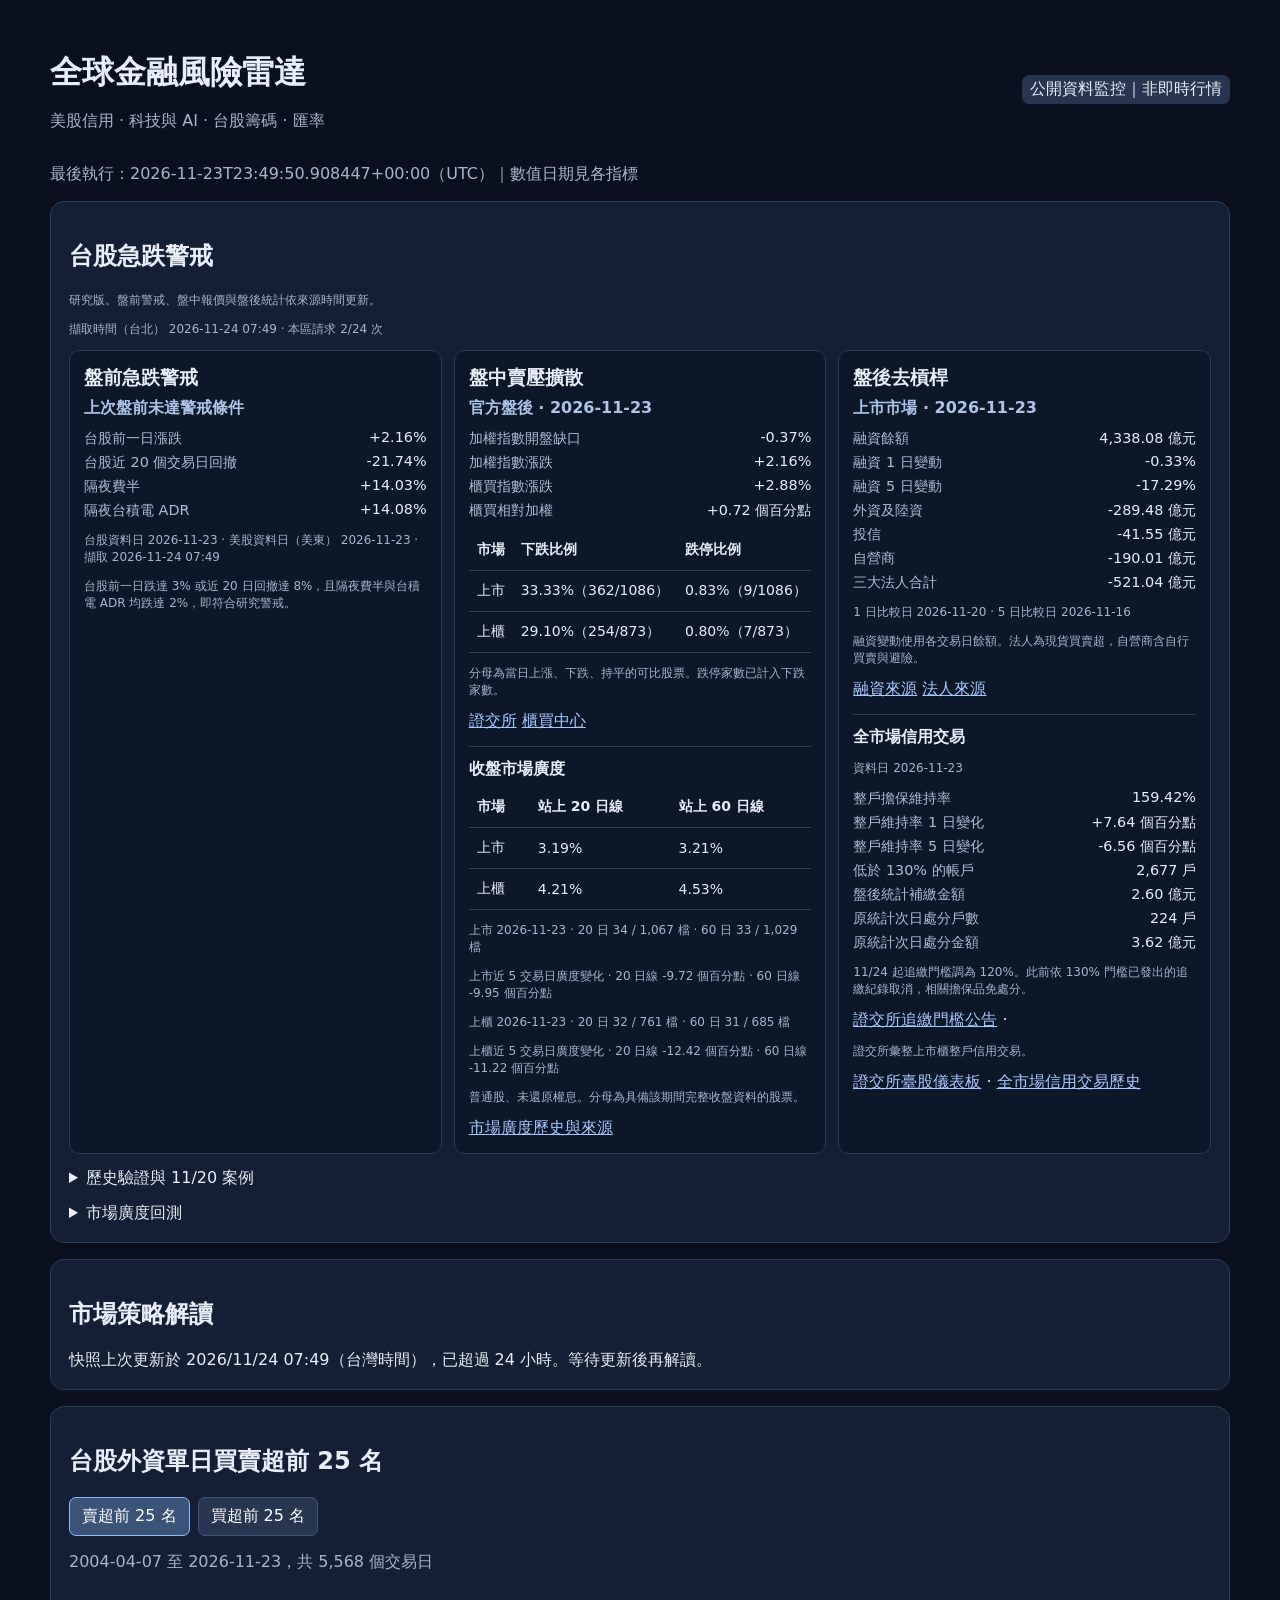
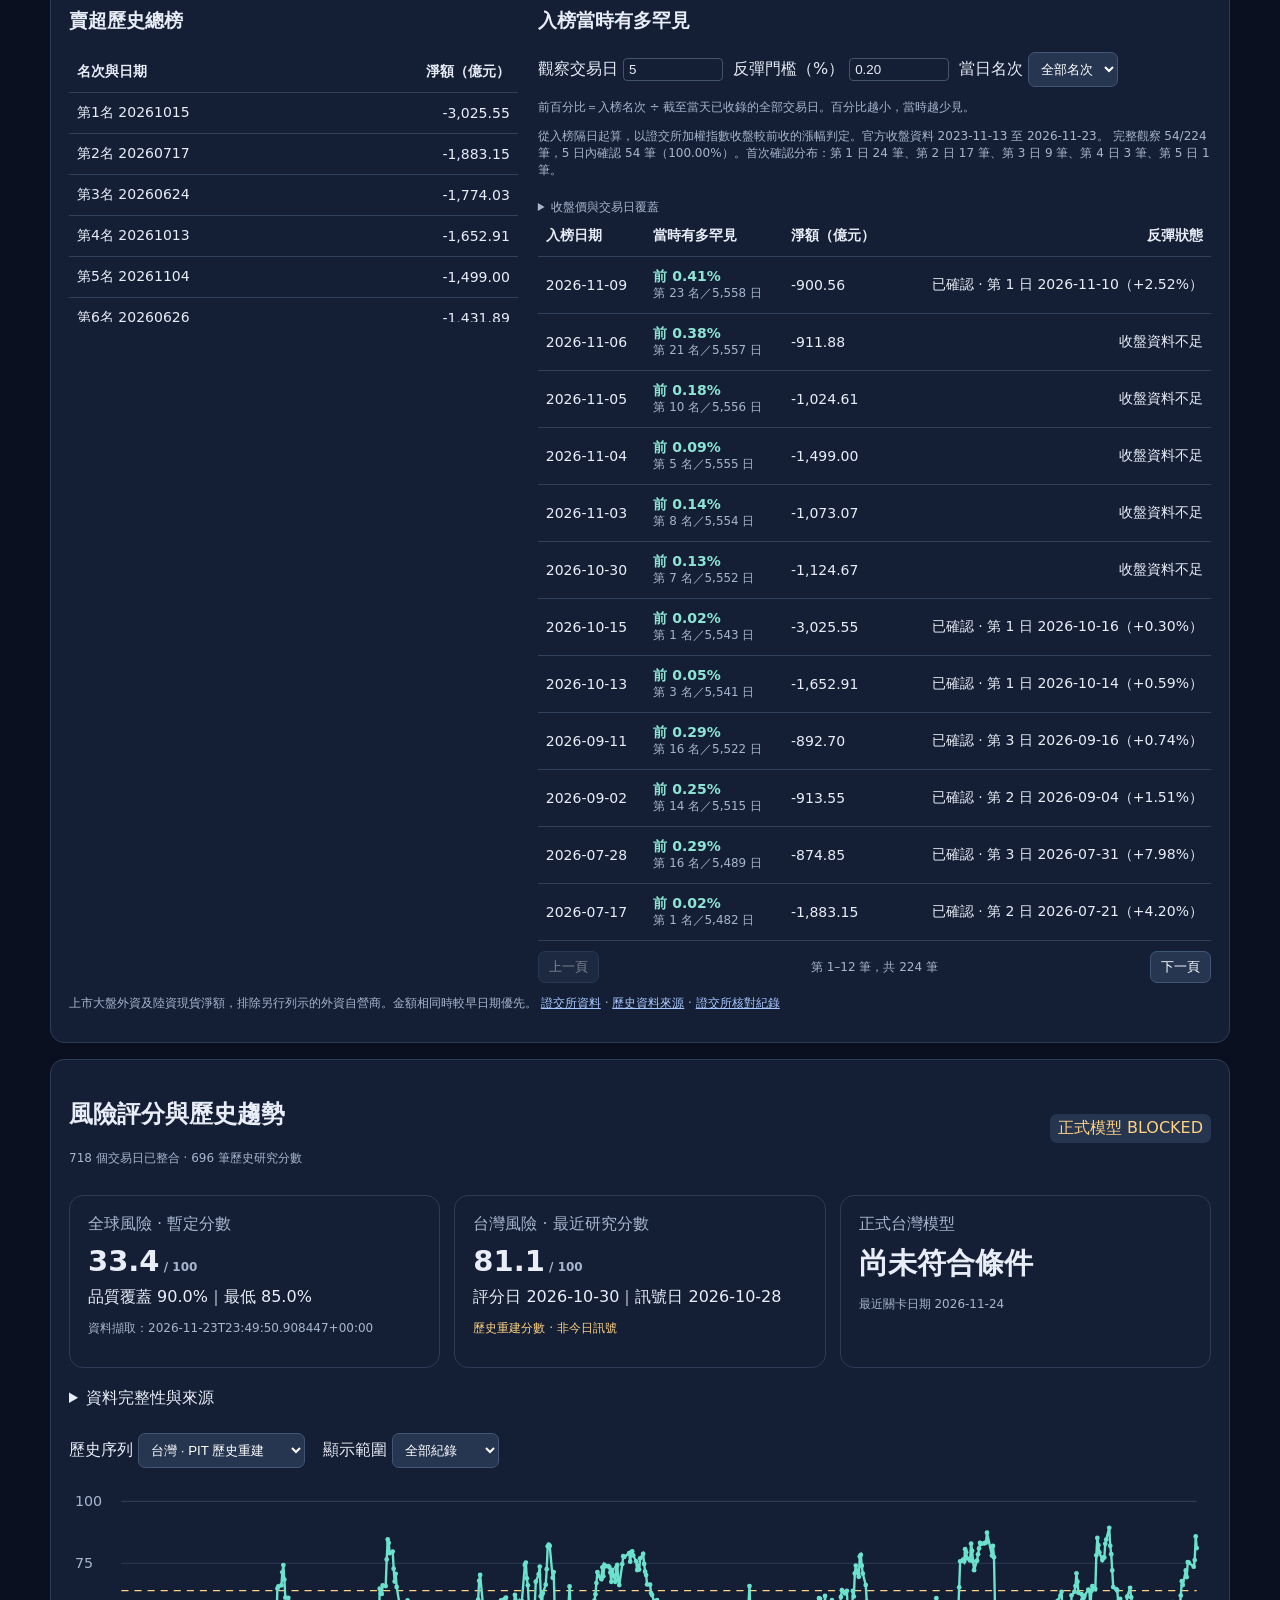
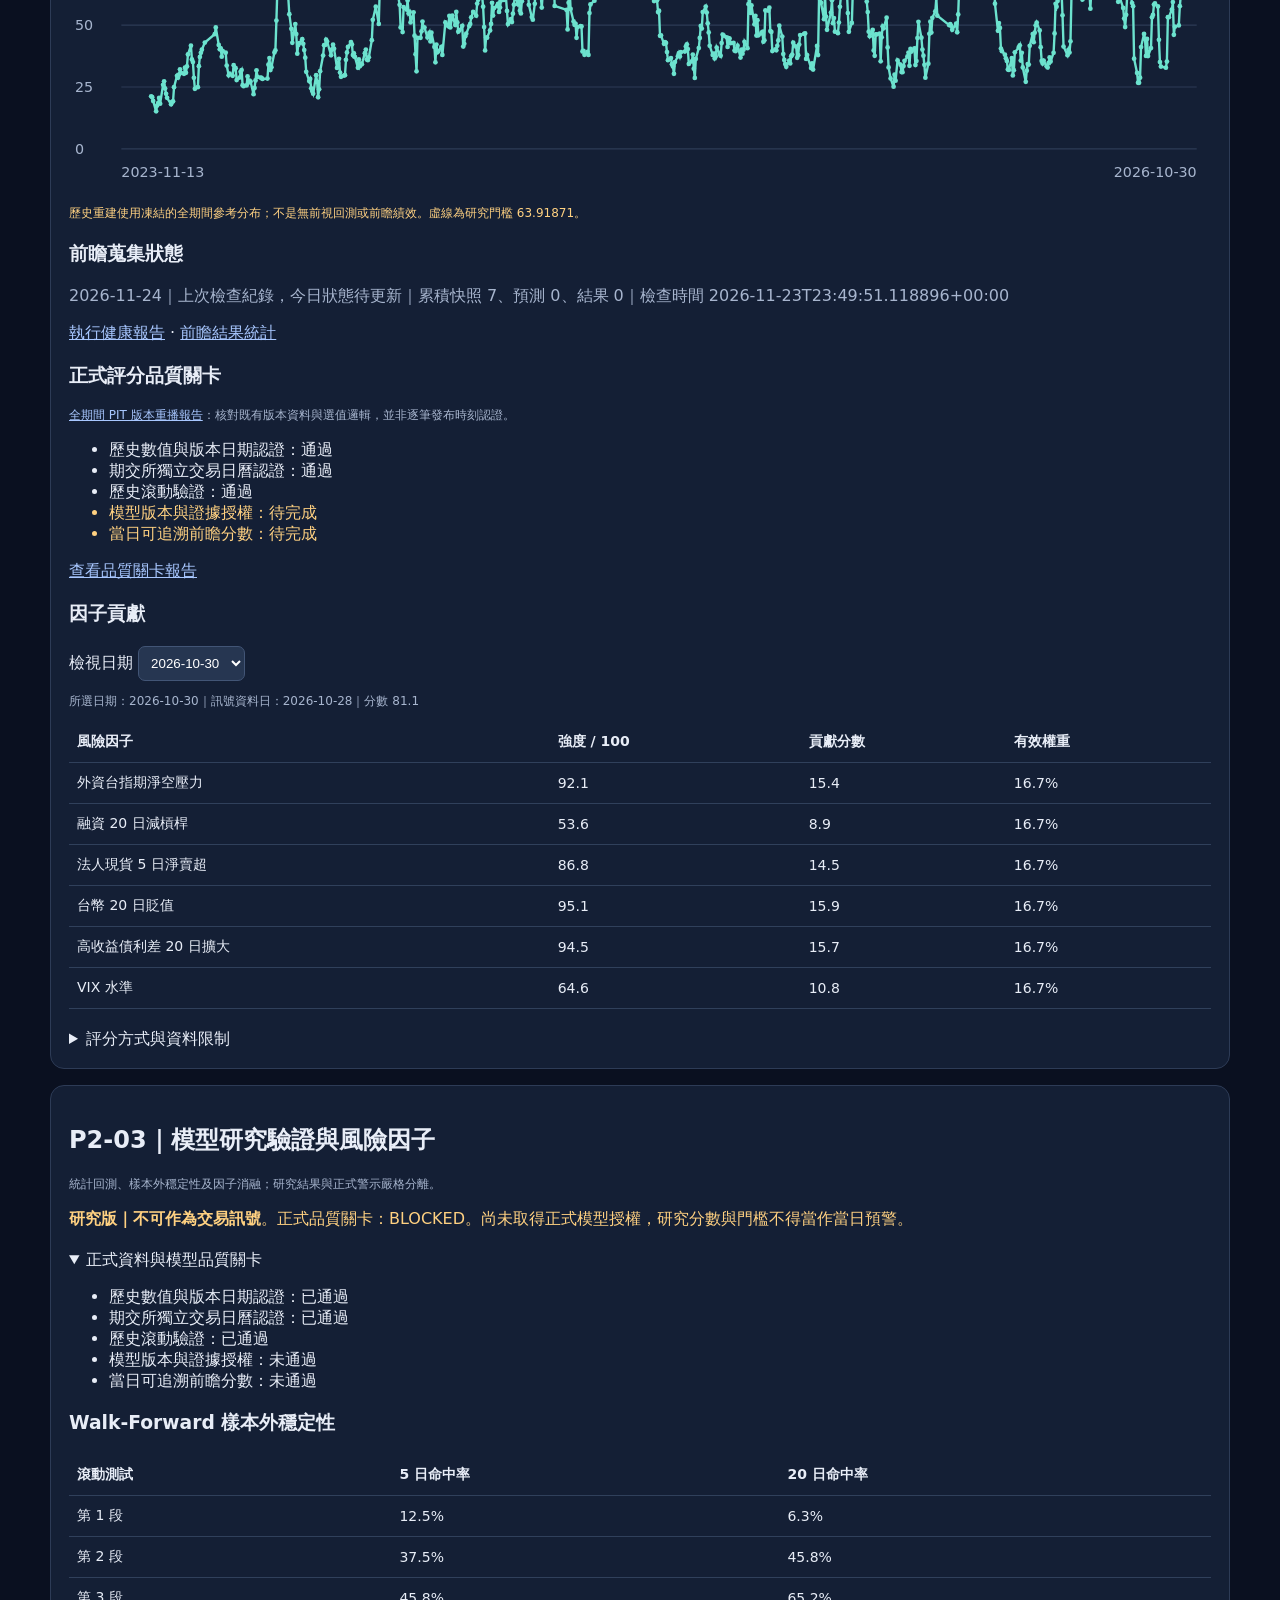
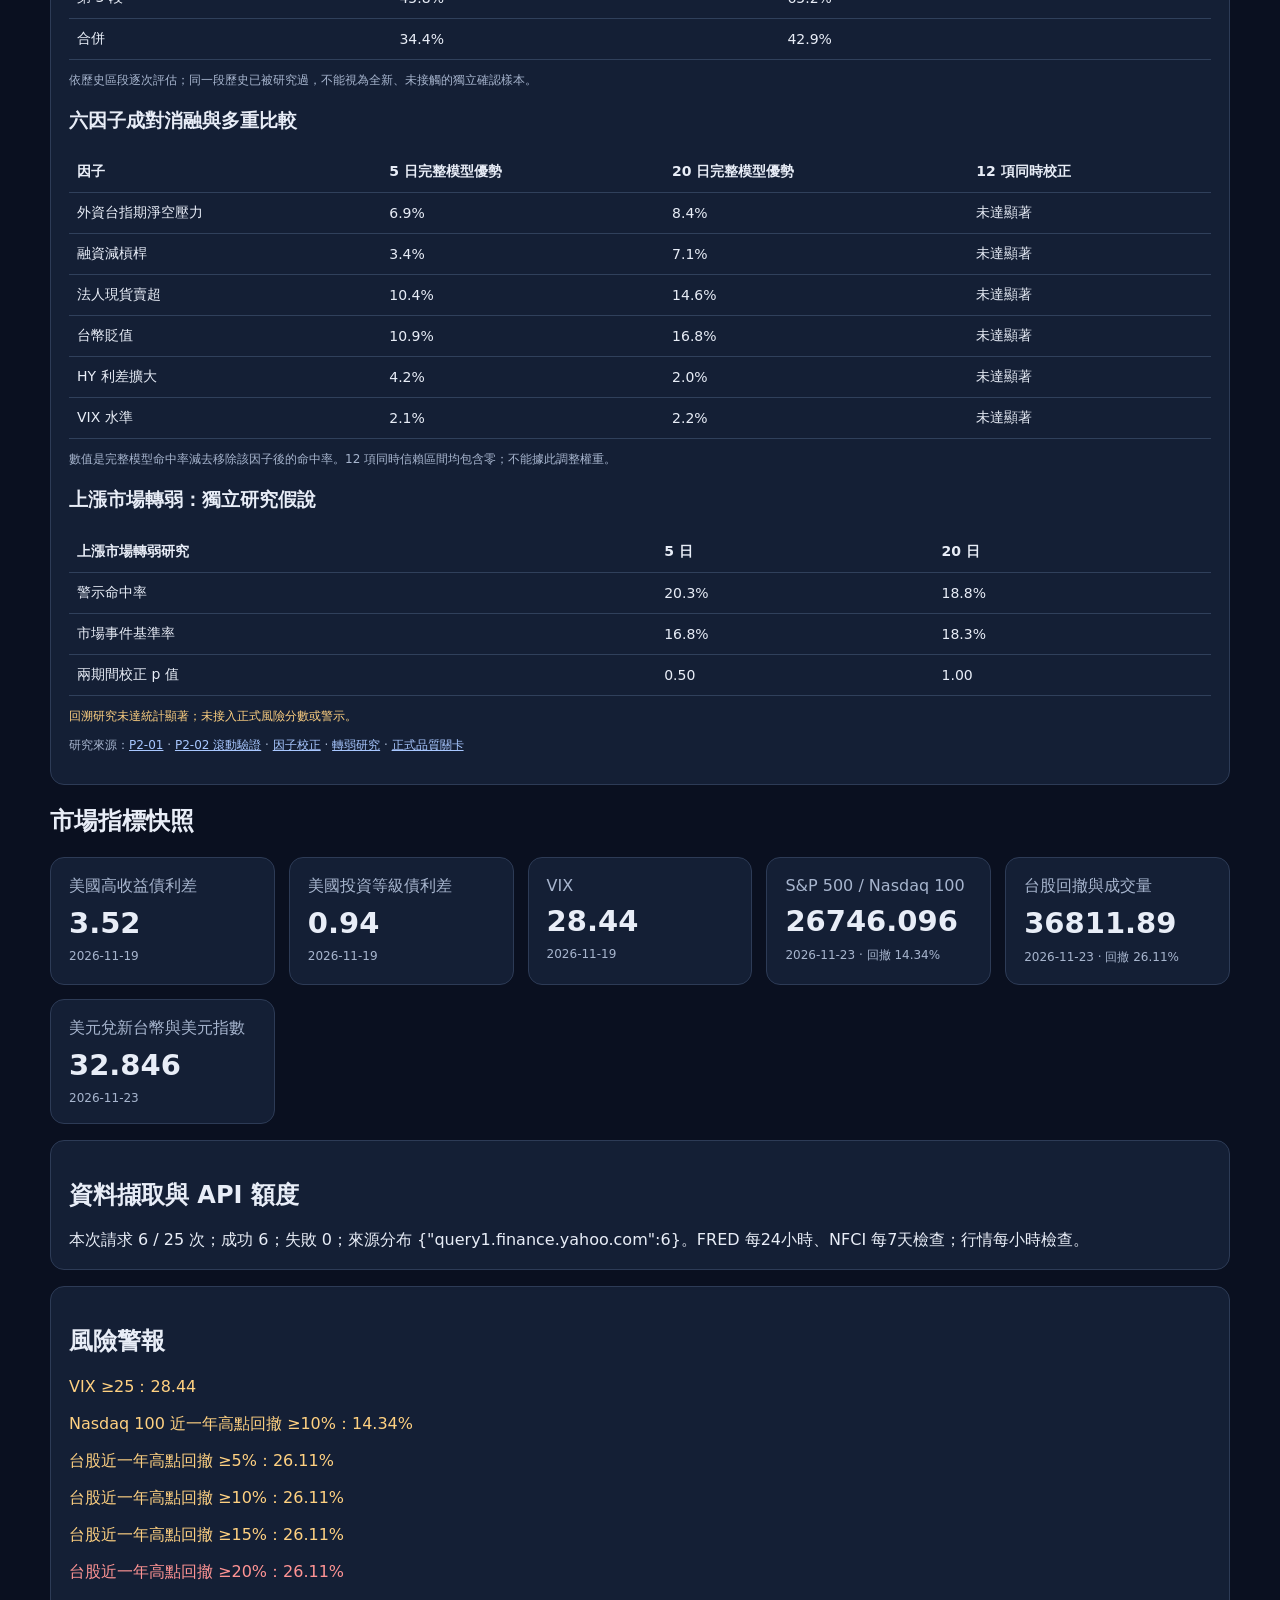
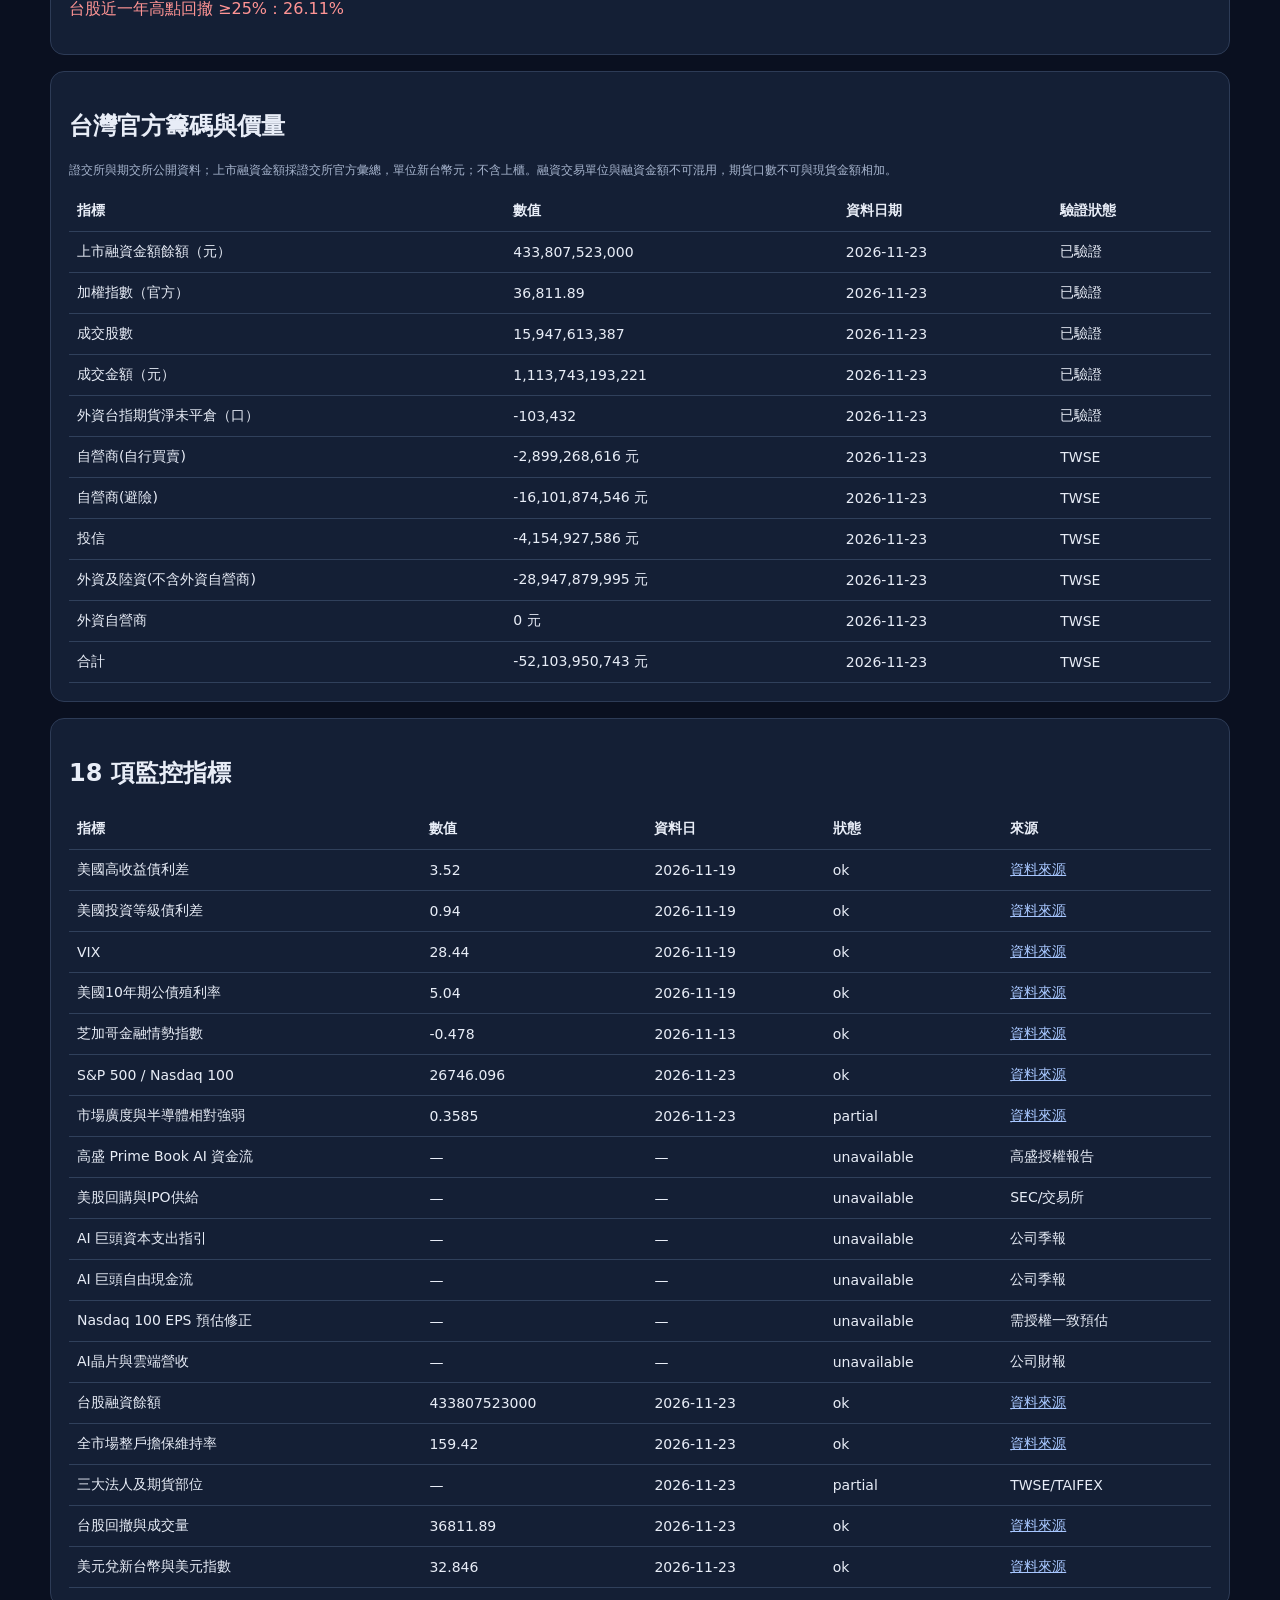
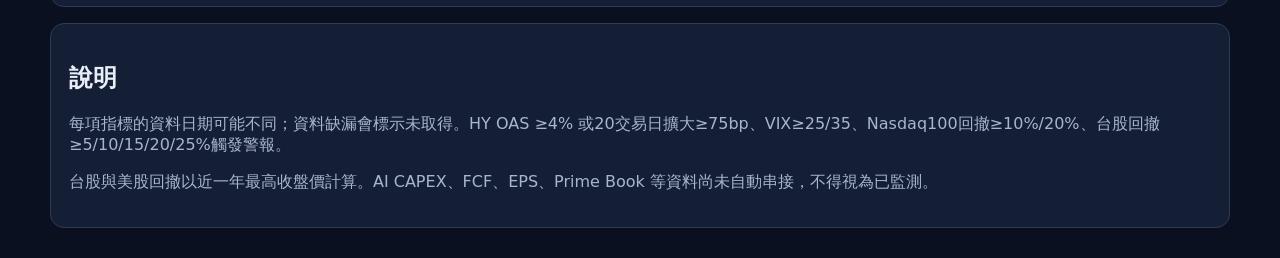
==== commit 5c23dc63: "Add Taiwan foreign cash net-buying top 25 ranking" ====
--- a/docs/index.html
+++ b/docs/index.html
@@ -4,12 +4,16 @@
 .foreign-events{font-variant-numeric:tabular-nums}
 .foreign-rarity{display:block;color:#8de4d4;font-weight:700}
 .foreign-denominator{display:block;color:#a7b5ce;font-size:.85em}
+.foreign-direction{display:flex;flex-wrap:wrap;gap:8px}
+.foreign-direction button{padding:8px 12px;font:inherit}
+.foreign-direction button[aria-pressed="true"]{background:#3a5378;border-color:#8eb8f7}
 .foreign-pagination{display:flex;align-items:center;justify-content:space-between;flex-wrap:wrap;gap:8px;margin-top:10px}
-.foreign-pagination button{background:#263651;color:white;border:1px solid #425576;border-radius:7px;padding:6px 10px;cursor:pointer}
-.foreign-pagination button:disabled{opacity:.45;cursor:default}
+.foreign-direction button,.foreign-pagination button{background:#263651;color:white;border:1px solid #425576;border-radius:7px;cursor:pointer}
+.foreign-pagination button{padding:6px 10px}
+.foreign-direction button:disabled,.foreign-pagination button:disabled{opacity:.45;cursor:default}
 .foreign-layout td:last-child,.foreign-layout th:last-child{text-align:right;font-variant-numeric:tabular-nums}
 .foreign-controls input{width:5.5rem;color:inherit;background:transparent;border:1px solid #425466;border-radius:4px;padding:3px 5px}
-.foreign-events td:last-child{min-width:9rem}
+.foreign-events .foreign-rebound-cell{min-width:9rem}
 @media(max-width:650px){.foreign-layout{grid-template-columns:minmax(0,1fr)}}
 </style><link rel="stylesheet" href="taiwan_crash_watch.css?v=credit-breadth"></head><body><main><header><div><h1>全球金融風險雷達</h1><p>美股信用 · 科技與 AI · 台股籌碼 · 匯率</p></div><span class="status">公開資料監控｜非即時行情</span></header><p id="updated" role="status">讀取資料中…</p><section class="panel crash-watch" id="taiwan-crash-watch" aria-labelledby="crash-watch-title">
 <h2 id="crash-watch-title">台股急跌警戒</h2>
@@ -20,21 +24,25 @@
 <details id="breadth-research"><summary>市場廣度回測</summary><div class="crash-breadth-research">正在讀取回測…</div></details>
 </section>
 <section class="panel" aria-labelledby="market-analysis-title"><h2 id="market-analysis-title">市場策略解讀</h2><div id="market-analysis">正在核對市場快照與資料品質…</div></section><section class="panel" id="foreign-cash-ranking" aria-labelledby="foreign-cash-title">
-<h2 id="foreign-cash-title">台股外資單日賣超前 25 名</h2>
-<p class="muted" role="status">讀取外資賣超歷史…</p>
+<h2 id="foreign-cash-title">台股外資單日買賣超前 25 名</h2>
+<div class="foreign-direction" role="group" aria-label="外資買賣超方向">
+<button type="button" data-direction="sell" aria-pressed="true" disabled>賣超前 25 名</button>
+<button type="button" data-direction="buy" aria-pressed="false" disabled>買超前 25 名</button>
+</div>
+<p class="muted" role="status">讀取外資買賣超歷史…</p>
 <div class="foreign-layout">
-<div><h3>歷史總榜</h3><div class="foreign-scroll"><table><thead><tr><th>名次與日期</th><th>淨額（億元）</th></tr></thead><tbody class="foreign-top"></tbody></table></div></div>
+<div><h3 class="foreign-board-title">賣超歷史總榜</h3><div class="foreign-scroll"><table><thead><tr><th>名次與日期</th><th>淨額（億元）</th></tr></thead><tbody class="foreign-top"></tbody></table></div></div>
 <div><h3>入榜當時有多罕見</h3>
-<div class="foreign-controls"><label>觀察交易日 <input class="foreign-window" type="number" min="1" max="20" step="1" value="5"></label> <label>反彈門檻（%） <input class="foreign-threshold" type="number" min="0.01" max="100" step="0.01" value="0.20"></label> <label>當日名次 <select disabled><option value="0">全部名次</option></select></label></div>
-<p class="small muted">前百分比＝當日名次 ÷ 截至當天已收錄的交易日數，包含買超日。百分比越小，當時越少見。</p>
-<p class="small muted foreign-rebound-summary" aria-live="polite"></p>
-<details class="small muted"><summary>收盤價與交易日覆蓋</summary><p>反彈統計僅採用完整觀察窗口。官方交易日曆範圍以外，依已收錄的證交所收盤或籌碼日期辨識交易日。早於收盤資料的事件仍可查看當時排名。</p></details>
-<div style="overflow-x:auto"><table><thead><tr><th>入榜日期</th><th>當時有多罕見</th><th>淨額（億元）</th><th>反彈狀態</th></tr></thead><tbody class="foreign-events"></tbody></table></div>
+<div class="foreign-controls"><label data-sell-only>觀察交易日 <input class="foreign-window" type="number" min="1" max="20" step="1" value="5"></label> <label data-sell-only>反彈門檻（%） <input class="foreign-threshold" type="number" min="0.01" max="100" step="0.01" value="0.20"></label> <label>當日名次 <select disabled><option value="0">全部名次</option></select></label></div>
+<p class="small muted">前百分比＝入榜名次 ÷ 截至當天已收錄的全部交易日。百分比越小，當時越少見。</p>
+<p class="small muted foreign-rebound-summary" data-sell-only aria-live="polite"></p>
+<details class="small muted" data-sell-only><summary>收盤價與交易日覆蓋</summary><p>反彈統計僅採用完整觀察窗口。官方交易日曆範圍以外，依已收錄的證交所收盤或籌碼日期辨識交易日。早於收盤資料的事件仍可查看當時排名。</p></details>
+<div style="overflow-x:auto"><table><thead><tr><th>入榜日期</th><th>當時有多罕見</th><th>淨額（億元）</th><th data-sell-only>反彈狀態</th></tr></thead><tbody class="foreign-events"></tbody></table></div>
 <div class="foreign-pagination"><button type="button" class="foreign-prev" disabled>上一頁</button><span class="foreign-page small muted" aria-live="polite"></span><button type="button" class="foreign-next" disabled>下一頁</button></div>
 </div></div>
 <p class="small muted">上市大盤外資及陸資現貨淨額，排除另行列示的外資自營商。金額相同時較早日期優先。
 <a href="https://www.twse.com.tw/zh/trading/foreign/bfi82u.html">證交所資料</a> ·
-<a href="https://finmind.github.io/en/tutor/TaiwanMarket/Chip/">歷史資料來源</a> · <a href="foreign_cash_source_check.json">證交所核對紀錄</a></p>
+<a href="https://finmind.github.io/en/tutor/TaiwanMarket/Chip/">歷史資料來源</a><span data-sell-only> · <a href="foreign_cash_source_check.json">證交所核對紀錄</a></span></p>
 </section><section class="panel" aria-labelledby="risk-title"><header><div><h2 id="risk-title">風險評分與歷史趨勢</h2><p id="risk-count" class="small muted">讀取歷史資料中…</p></div><span class="status warn" id="risk-gate">正式模型待驗證</span></header><p id="risk-error" class="warn" role="status"></p><div class="grid"><div class="card"><div class="muted">全球風險 · 暫定分數</div><div class="v"><span id="global-score">—</span><span class="small muted"> / 100</span></div><div id="global-score-info"></div><p class="small muted" id="global-score-date"></p></div><div class="card"><div class="muted">台灣風險 · 最近研究分數</div><div class="v"><span id="taiwan-score">—</span><span class="small muted"> / 100</span></div><div id="taiwan-score-info"></div><p class="small warn" id="taiwan-score-date"></p></div><div class="card"><div class="muted">正式台灣模型</div><div class="v" id="formal-score">待檢查</div><p class="small muted"><span id="formal-reason">讀取品質證據中…</span></p></div></div><details>
 <summary>資料完整性與來源</summary>
 <ul id="data-integrity" class="small muted" role="status"><li>讀取檢查結果中…</li></ul>
@@ -59,4 +67,4 @@
   marketLoading=false;
 }}
 load();setInterval(load,60000);
-</script><script src="dashboard.js"></script><script src="foreign_cash_ranking.js?v=rebound"></script><script src="p203_research.js"></script></body></html>+</script><script src="dashboard.js"></script><script src="foreign_cash_ranking.js?v=buy-sell"></script><script src="p203_research.js"></script></body></html>
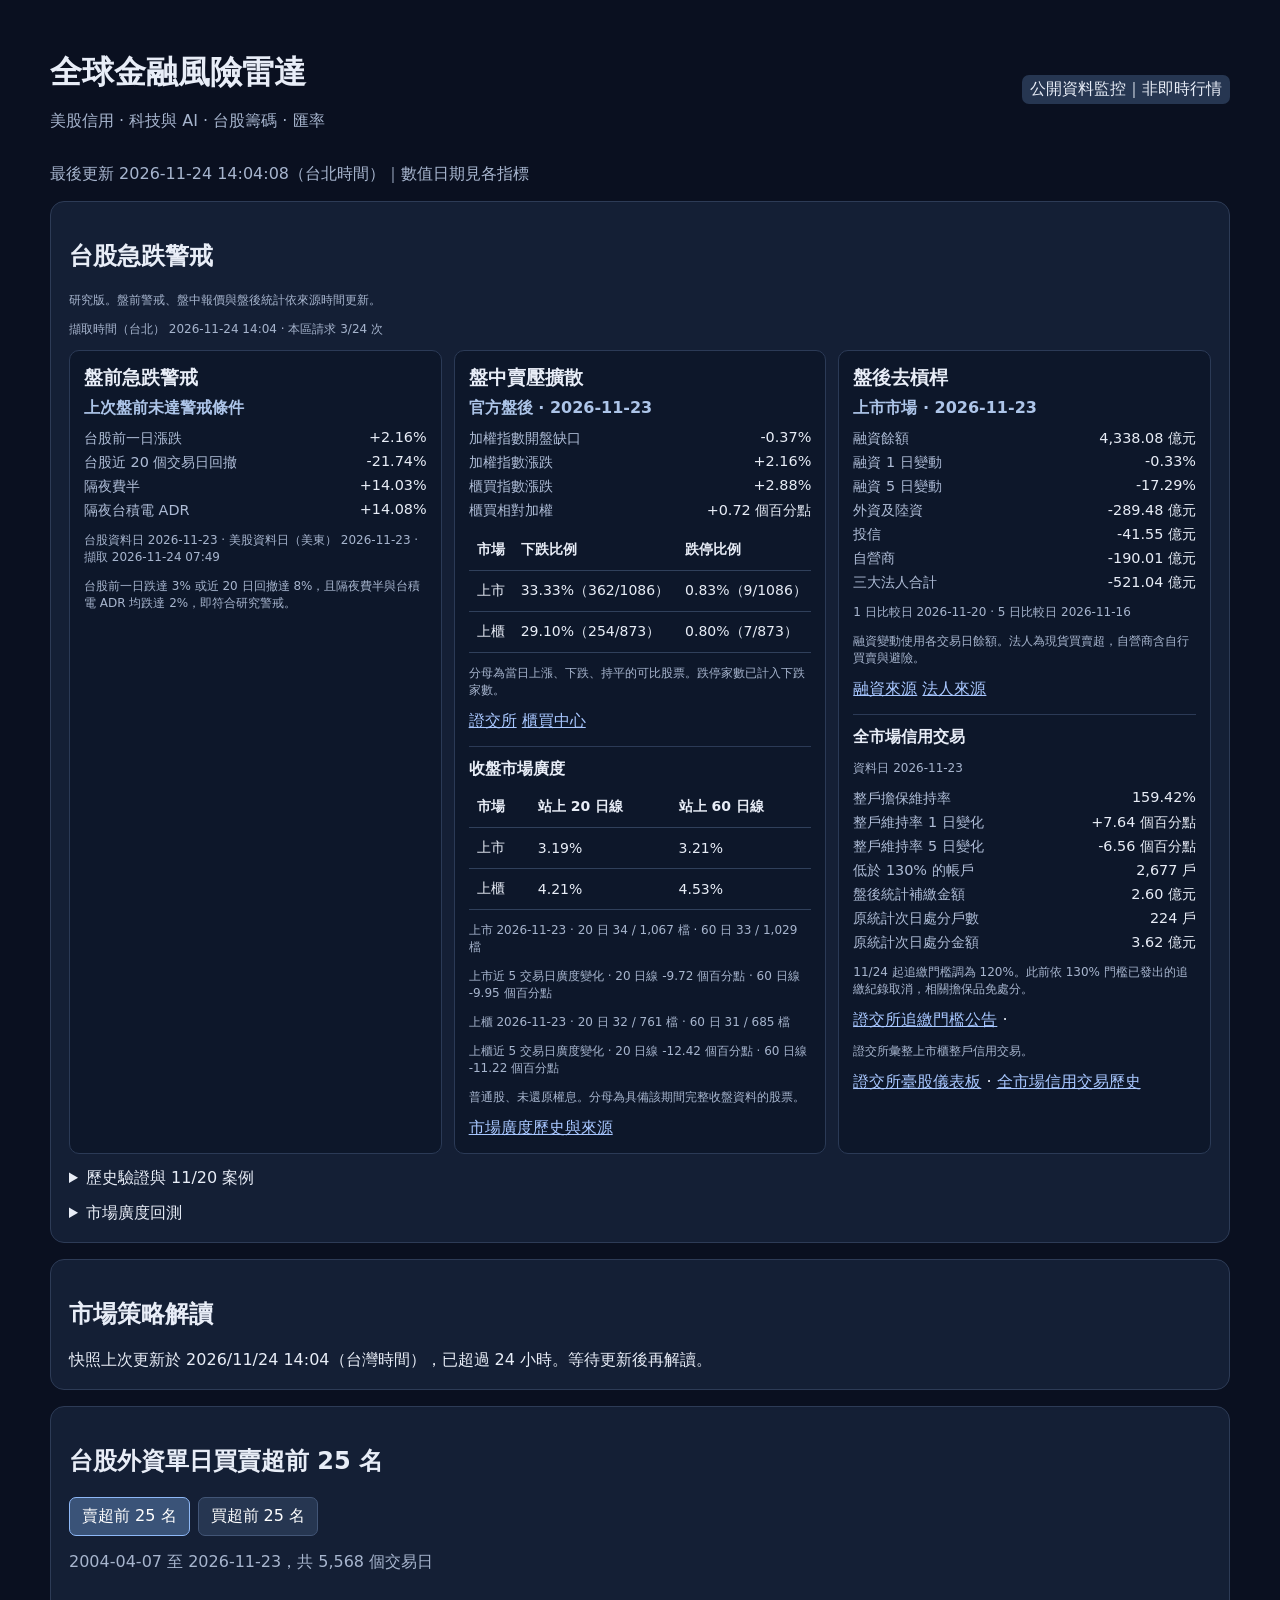
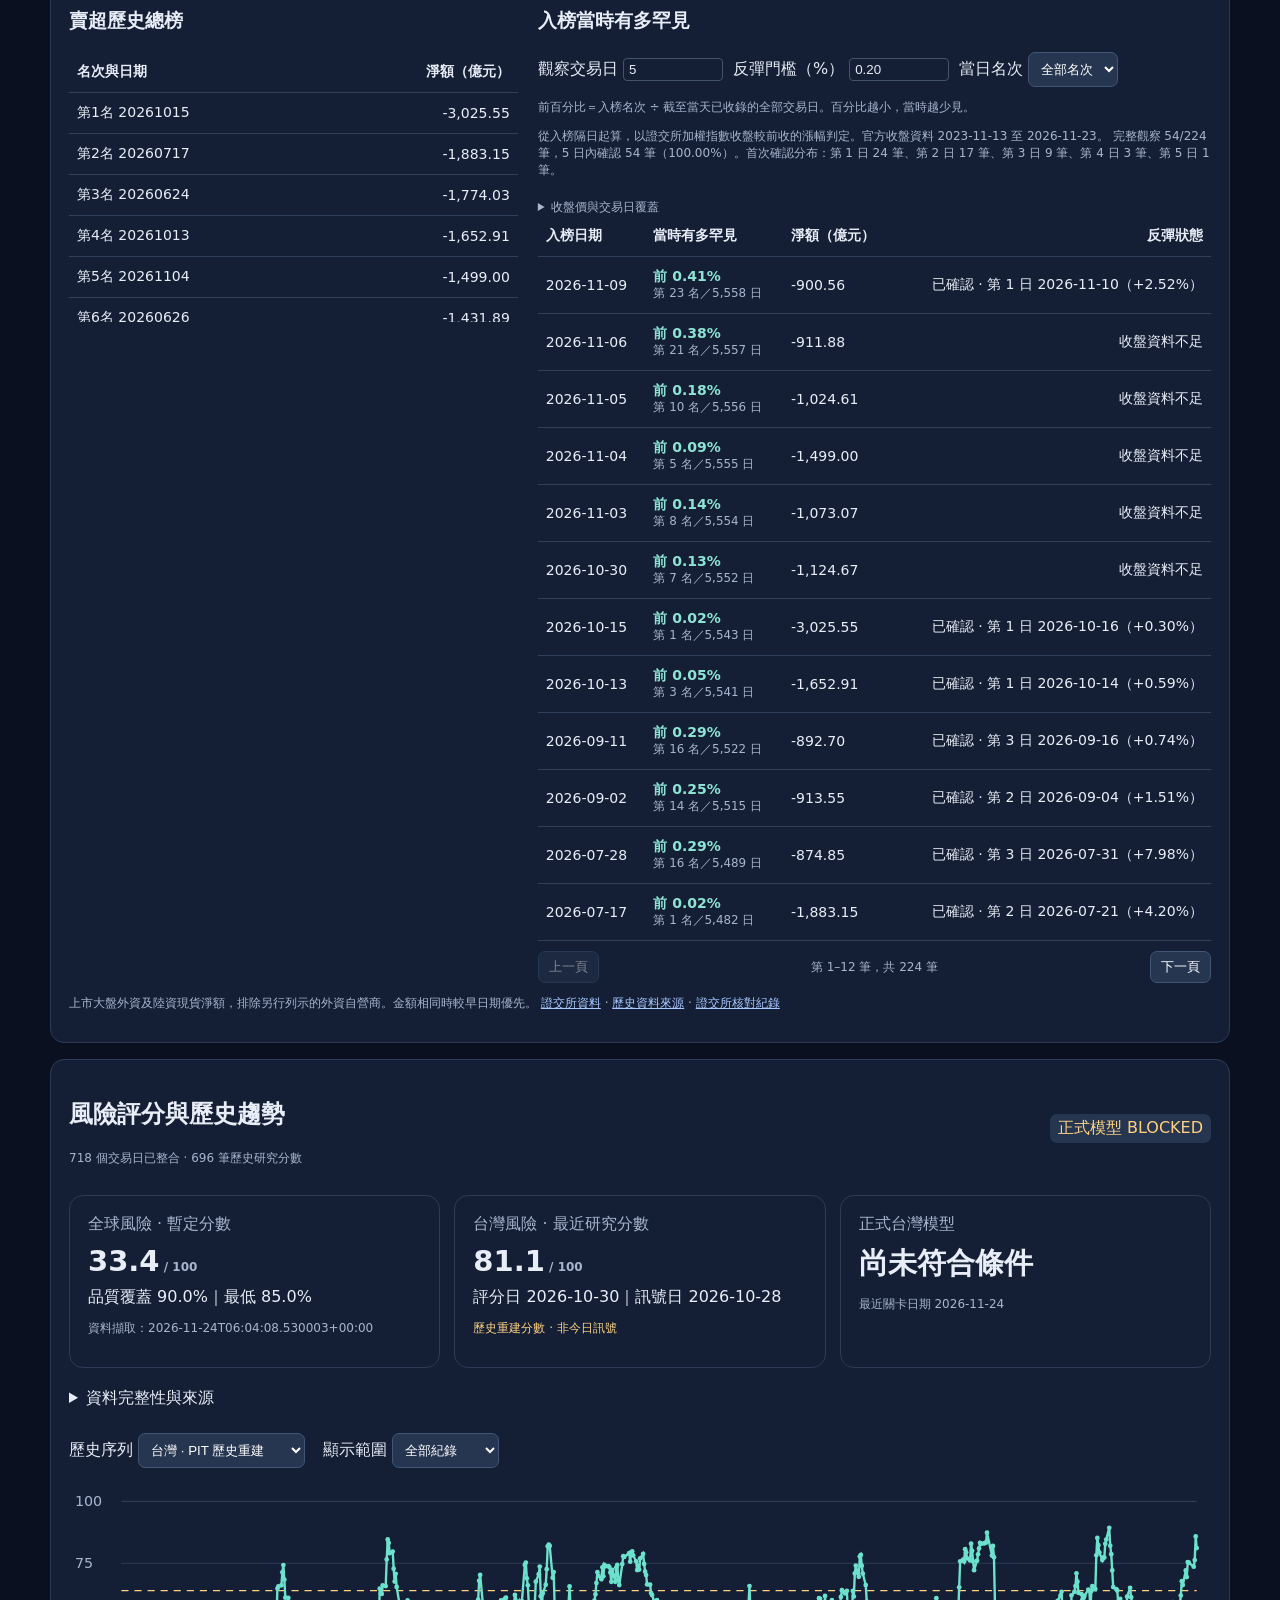
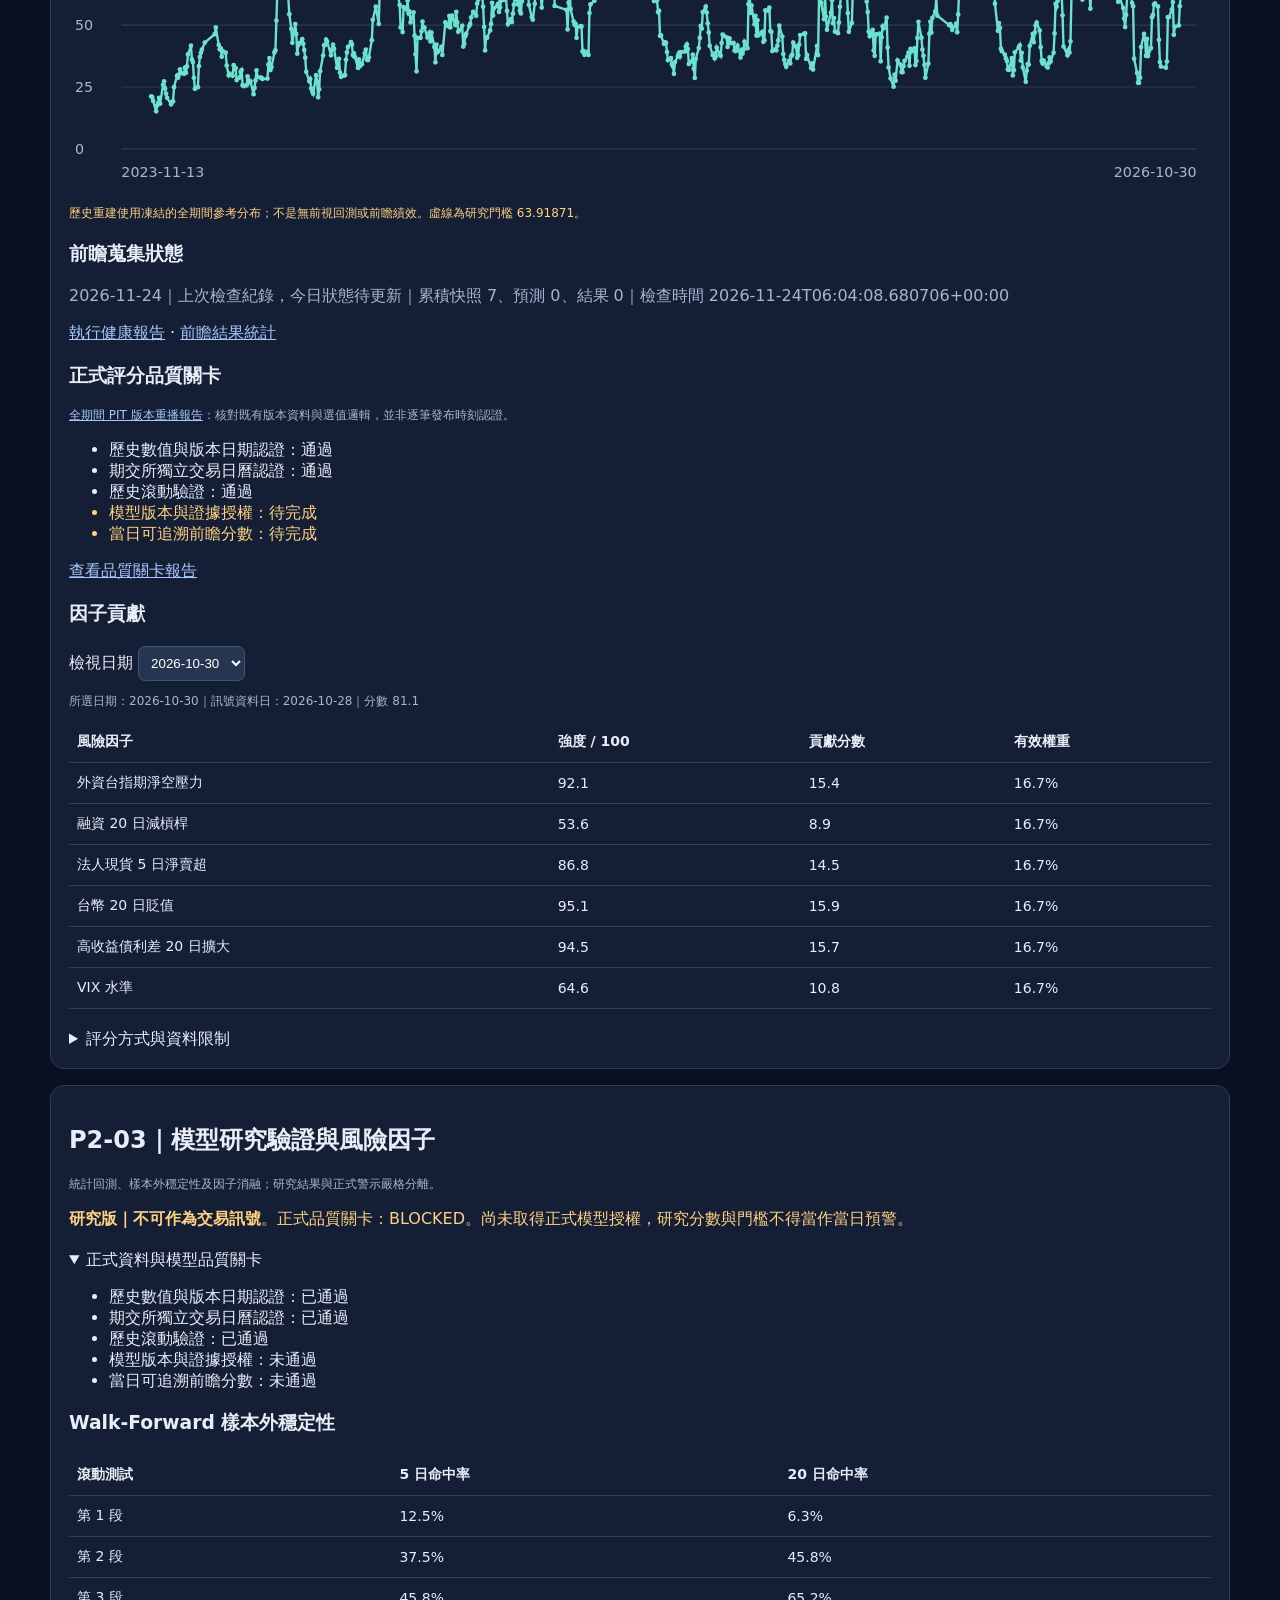
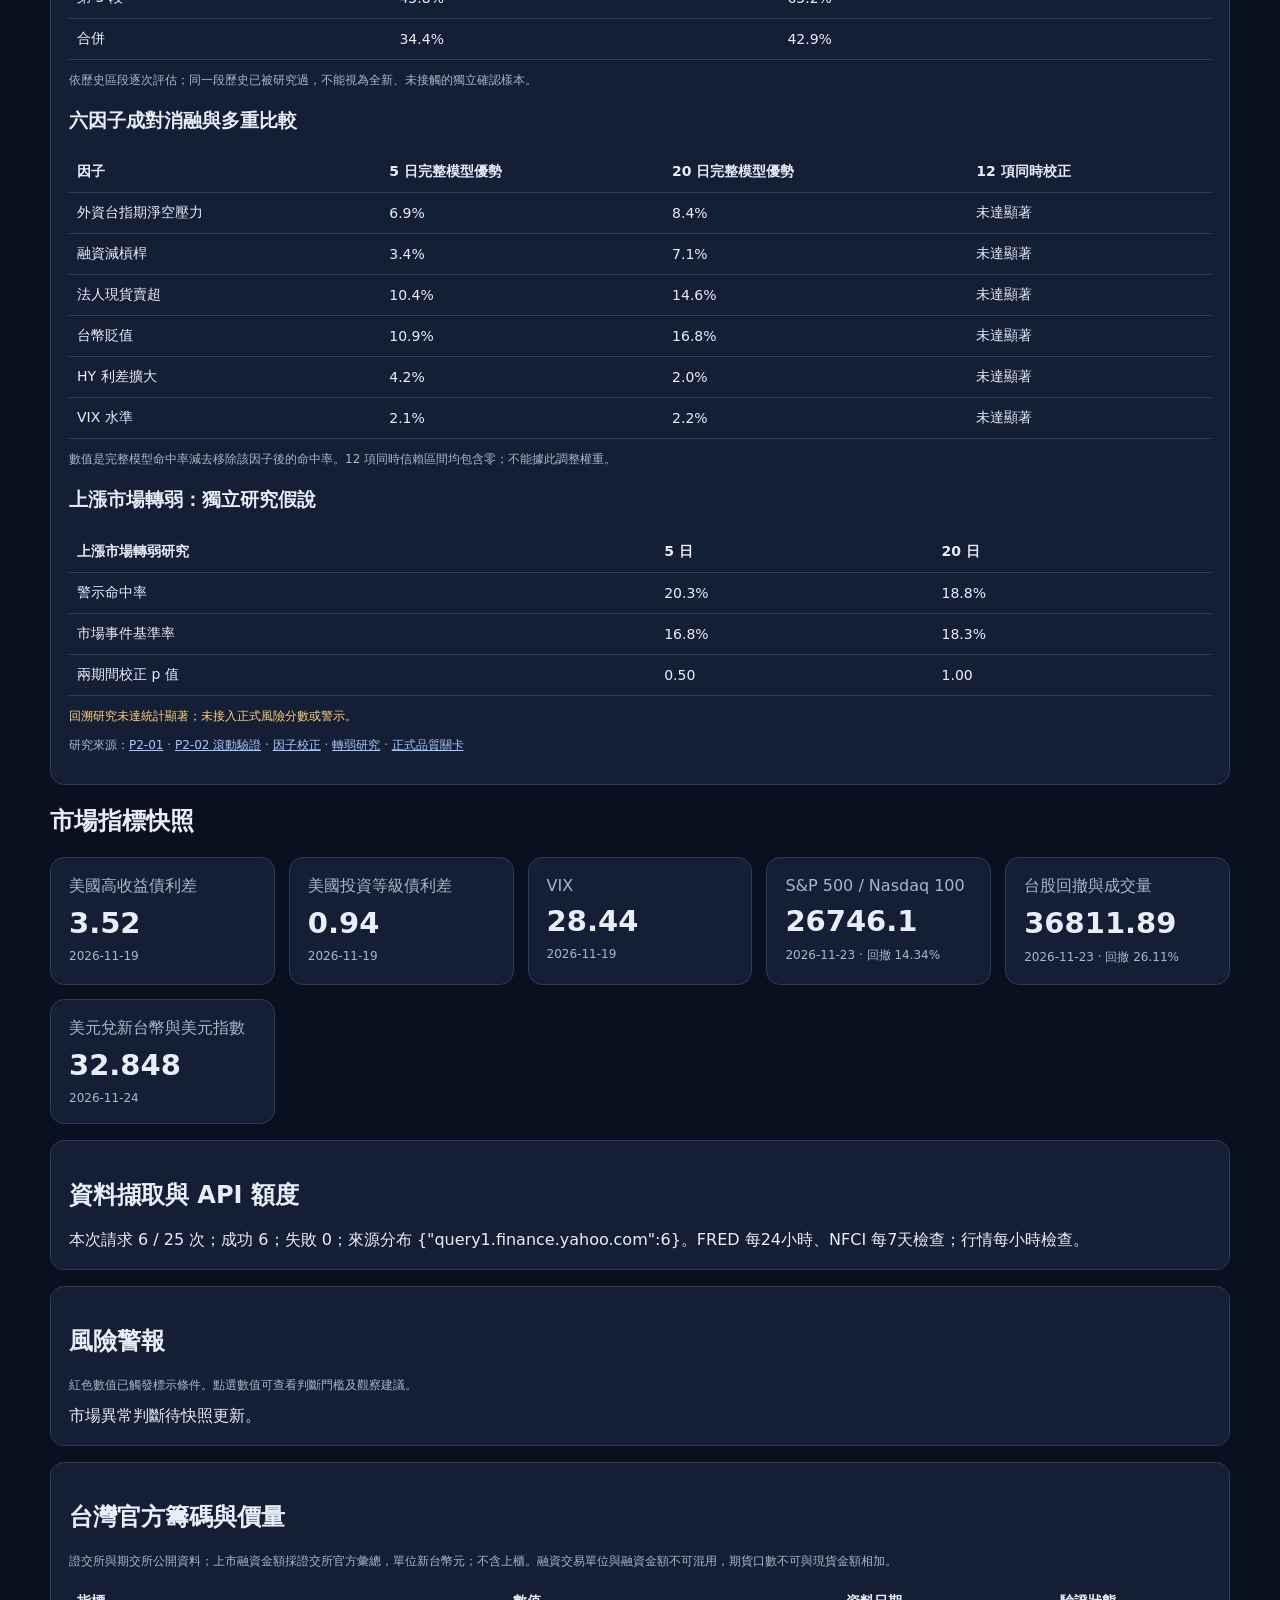
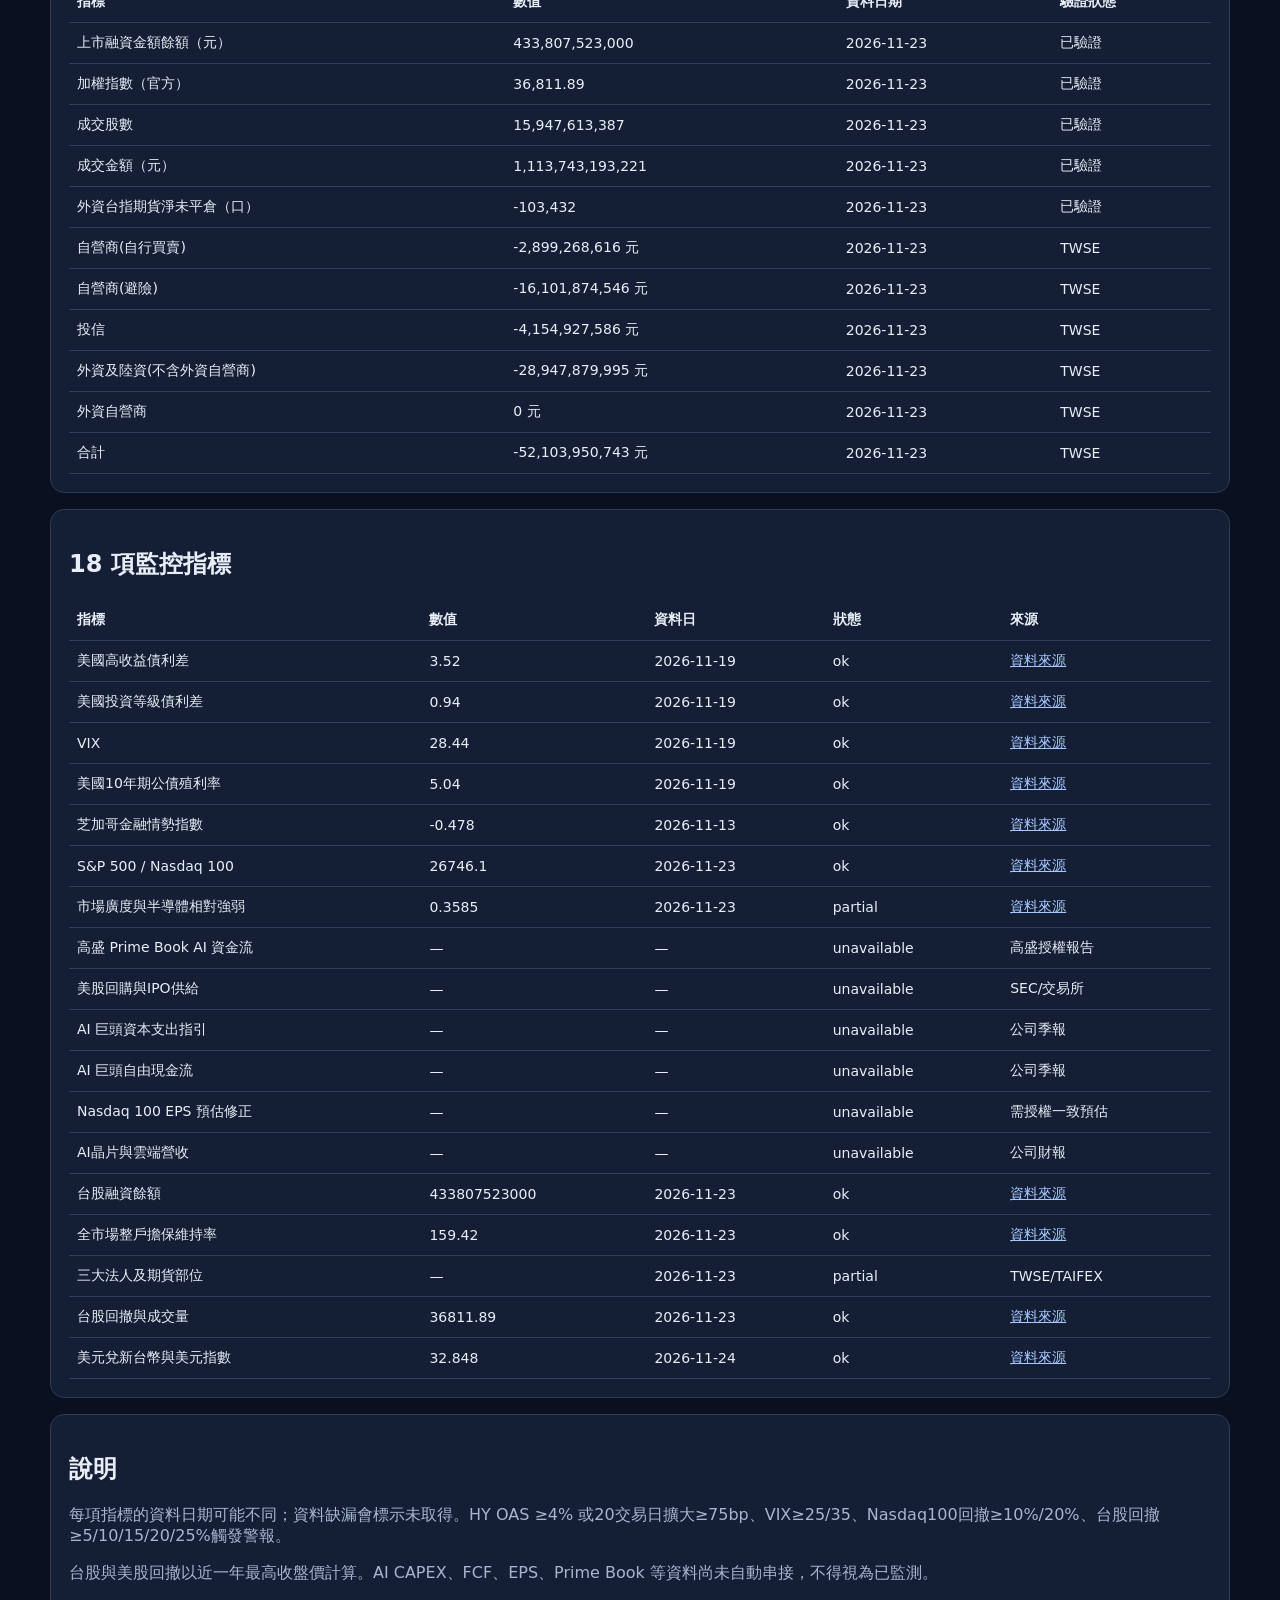
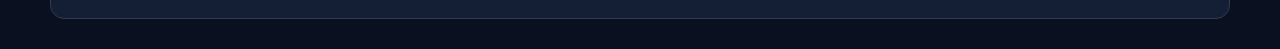
==== commit 628135b9: "Refresh November 24 data and annotate verified market anomalies" ====
--- a/docs/index.html
+++ b/docs/index.html
@@ -14,6 +14,13 @@
 .foreign-layout td:last-child,.foreign-layout th:last-child{text-align:right;font-variant-numeric:tabular-nums}
 .foreign-controls input{width:5.5rem;color:inherit;background:transparent;border:1px solid #425466;border-radius:4px;padding:3px 5px}
 .foreign-events .foreign-rebound-cell{min-width:9rem}
+.risk-number{color:#ff999d;font-weight:700}
+.market-risk-notes{list-style:none;padding:0;display:grid;grid-template-columns:repeat(auto-fit,minmax(min(270px,100%),1fr));gap:10px}
+.market-risk-notes li{border:1px solid #42506a;border-left:3px solid #ff999d;border-radius:8px;padding:10px 12px;min-width:0}
+.market-risk-notes li:target{outline:2px solid #ff999d;scroll-margin-top:1rem}
+.market-risk-notes p{margin:6px 0 0}
+.market-risk-links{margin:0;padding-left:1.3rem}
+.market-risk-links li{margin:6px 0}
 @media(max-width:650px){.foreign-layout{grid-template-columns:minmax(0,1fr)}}
 </style><link rel="stylesheet" href="taiwan_crash_watch.css?v=credit-breadth"></head><body><main><header><div><h1>全球金融風險雷達</h1><p>美股信用 · 科技與 AI · 台股籌碼 · 匯率</p></div><span class="status">公開資料監控｜非即時行情</span></header><p id="updated" role="status">讀取資料中…</p><section class="panel crash-watch" id="taiwan-crash-watch" aria-labelledby="crash-watch-title">
 <h2 id="crash-watch-title">台股急跌警戒</h2>
@@ -47,8 +54,13 @@
 <summary>資料完整性與來源</summary>
 <ul id="data-integrity" class="small muted" role="status"><li>讀取檢查結果中…</li></ul>
 <p class="small"><a href="quality.json">市場快照品質</a> · <a href="calibration.json">台灣模型校準</a> · <a href="pit_full_replay_audit.json">PIT 重播</a></p>
-</details><div class="risk-controls"><label>歷史序列 <select id="risk-series" disabled><option value="taiwan">台灣 · PIT 歷史重建</option><option value="global">全球 · 已留存原型分數</option><option value="global_archive">全球 · 三年描述性重建</option><option value="forward">台灣 · 前瞻研究預測</option></select></label><label>顯示範圍 <select id="risk-range" disabled><option value="all">全部紀錄</option><option value="252">最近 252 筆</option><option value="60">最近 60 筆</option></select></label></div><div id="risk-chart"></div><p id="risk-chart-note" class="small warn"></p><h3>前瞻蒐集狀態</h3><p id="forward-health">讀取中…</p><a href="forward_health.json">執行健康報告</a> · <a href="prospective_evaluation.json">前瞻結果統計</a><h3>正式評分品質關卡</h3><p class="small muted"><a href="pit_full_replay_audit.json">全期間 PIT 版本重播報告</a>：核對既有版本資料與選值邏輯，並非逐筆發布時刻認證。</p><div id="gate-checks"></div><h3>因子貢獻</h3><label>檢視日期 <select id="risk-date" disabled aria-label="因子紀錄日期"></select></label><div id="risk-factors"></div><details><summary>評分方式與資料限制</summary><ul id="risk-limitations"></ul><p class="small muted">台灣模型：六因子等權、至少五項有效、回看 20 個交易日、訊號延後 2 個交易日。缺值不補零。全球與台灣採不同模型，100 分不代表 100% 下跌機率。</p><p class="small muted">全球 v2：十年債以 20 個觀測日的殖利率變動，對照前 60 筆變動值計算百分位；上升較快代表利率壓力。此為研究假設，不代表降息必然安全。美股市場廣度尚缺 10% 權重，最高覆蓋率 90%。</p><a href="global_history.json">下載全球三年重建資料</a> · <a href="risk_dashboard.json">下載評分與歷史資料</a> · <a href="phase4_frozen_prospective_protocol.json">凍結研究規則</a></details></section><section class="panel" aria-labelledby="p203-title"><h2 id="p203-title">P2-03｜模型研究驗證與風險因子</h2><p class="small muted">統計回測、樣本外穩定性及因子消融；研究結果與正式警示嚴格分離。</p><div id="p203-research" role="status">正在讀取研究報告；此區不提供交易訊號。</div></section><h2>市場指標快照</h2><div class="grid" id="cards"></div><section class="panel"><h2>資料擷取與 API 額度</h2><div id="api">等待統計資料…</div></section><section class="panel"><h2>風險警報</h2><div id="alerts">讀取中…</div></section><section class="panel"><h2>台灣官方籌碼與價量</h2><p class="muted small">證交所與期交所公開資料；上市融資金額採證交所官方彙總，單位新台幣元；不含上櫃。融資交易單位與融資金額不可混用，期貨口數不可與現貨金額相加。</p><div id="taiwan">讀取中…</div></section><section class="panel"><h2>18 項監控指標</h2><div style="overflow-x:auto"><table><thead><tr><th>指標</th><th>數值</th><th>資料日</th><th>狀態</th><th>來源</th></tr></thead><tbody id="rows"></tbody></table></div></section><section class="panel"><h2>說明</h2><p>每項指標的資料日期可能不同；資料缺漏會標示未取得。HY OAS ≥4% 或20交易日擴大≥75bp、VIX≥25/35、Nasdaq100回撤≥10%/20%、台股回撤≥5/10/15/20/25%觸發警報。</p><p>台股與美股回撤以近一年最高收盤價計算。AI CAPEX、FCF、EPS、Prime Book 等資料尚未自動串接，不得視為已監測。</p></section></main><script src="radar_data.js"></script><script src="taiwan_crash_watch.js?v=credit-20261123"></script><script src="market_analysis.js?v=credit"></script><script>
+</details><div class="risk-controls"><label>歷史序列 <select id="risk-series" disabled><option value="taiwan">台灣 · PIT 歷史重建</option><option value="global">全球 · 已留存原型分數</option><option value="global_archive">全球 · 三年描述性重建</option><option value="forward">台灣 · 前瞻研究預測</option></select></label><label>顯示範圍 <select id="risk-range" disabled><option value="all">全部紀錄</option><option value="252">最近 252 筆</option><option value="60">最近 60 筆</option></select></label></div><div id="risk-chart"></div><p id="risk-chart-note" class="small warn"></p><h3>前瞻蒐集狀態</h3><p id="forward-health">讀取中…</p><a href="forward_health.json">執行健康報告</a> · <a href="prospective_evaluation.json">前瞻結果統計</a><h3>正式評分品質關卡</h3><p class="small muted"><a href="pit_full_replay_audit.json">全期間 PIT 版本重播報告</a>：核對既有版本資料與選值邏輯，並非逐筆發布時刻認證。</p><div id="gate-checks"></div><h3>因子貢獻</h3><label>檢視日期 <select id="risk-date" disabled aria-label="因子紀錄日期"></select></label><div id="risk-factors"></div><details><summary>評分方式與資料限制</summary><ul id="risk-limitations"></ul><p class="small muted">台灣模型：六因子等權、至少五項有效、回看 20 個交易日、訊號延後 2 個交易日。缺值不補零。全球與台灣採不同模型，100 分不代表 100% 下跌機率。</p><p class="small muted">全球 v2：十年債以 20 個觀測日的殖利率變動，對照前 60 筆變動值計算百分位；上升較快代表利率壓力。此為研究假設，不代表降息必然安全。美股市場廣度尚缺 10% 權重，最高覆蓋率 90%。</p><a href="global_history.json">下載全球三年重建資料</a> · <a href="risk_dashboard.json">下載評分與歷史資料</a> · <a href="phase4_frozen_prospective_protocol.json">凍結研究規則</a></details></section><section class="panel" aria-labelledby="p203-title"><h2 id="p203-title">P2-03｜模型研究驗證與風險因子</h2><p class="small muted">統計回測、樣本外穩定性及因子消融；研究結果與正式警示嚴格分離。</p><div id="p203-research" role="status">正在讀取研究報告；此區不提供交易訊號。</div></section><h2>市場指標快照</h2><div class="grid" id="cards"></div><section class="panel"><h2>資料擷取與 API 額度</h2><div id="api">等待統計資料…</div></section><section class="panel"><h2>風險警報</h2><p class="small muted">紅色數值已觸發標示條件。點選數值可查看判斷門檻及觀察建議。</p><div id="alerts">讀取中…</div></section><section class="panel"><h2>台灣官方籌碼與價量</h2><p class="muted small">證交所與期交所公開資料；上市融資金額採證交所官方彙總，單位新台幣元；不含上櫃。融資交易單位與融資金額不可混用，期貨口數不可與現貨金額相加。</p><div id="taiwan">讀取中…</div></section><section class="panel"><h2>18 項監控指標</h2><div style="overflow-x:auto"><table><thead><tr><th>指標</th><th>數值</th><th>資料日</th><th>狀態</th><th>來源</th></tr></thead><tbody id="rows"></tbody></table></div></section><section class="panel"><h2>說明</h2><p>每項指標的資料日期可能不同；資料缺漏會標示未取得。HY OAS ≥4% 或20交易日擴大≥75bp、VIX≥25/35、Nasdaq100回撤≥10%/20%、台股回撤≥5/10/15/20/25%觸發警報。</p><p>台股與美股回撤以近一年最高收盤價計算。AI CAPEX、FCF、EPS、Prime Book 等資料尚未自動串接，不得視為已監測。</p></section></main><script src="radar_data.js"></script><script src="taiwan_crash_watch.js?v=credit-risk"></script><script src="market_analysis.js?v=red-signals"></script><script>
 const safe=s=>String(s??"").replace(/[&<>"']/g,c=>({"&":"&amp;","<":"&lt;",">":"&gt;",'"':"&quot;","'":"&#39;"}[c]));
+const pageTime = new Intl.DateTimeFormat('sv-SE', {
+  timeZone:'Asia/Taipei',dateStyle:'short',timeStyle:'medium',hourCycle:'h23'
+});
+const riskAttrs = (key, date) =>
+  ' data-risk-number="' + safe(key) + '" data-risk-date="' + safe(date) + '"';
 let marketLoading=false;
 async function load(){
 if(marketLoading)return;
@@ -56,7 +68,31 @@
 try{
 const quality=getRadarData("quality.json").catch(()=>null);
 const j=await getRadarData("data.json");
-if(!Number.isFinite(Date.parse(j?.updated_utc)) || !j.metrics || !Object.keys(j.metrics).length || !j.active_alerts)throw Error("快照格式不完整");document.getElementById("updated").textContent="最後執行："+(j.updated_utc||"未知")+"（UTC）｜數值日期見各指標";const m=j.metrics||{};const q=j.request_stats||{};document.getElementById("api").textContent="本次請求 "+(q.requests??"—")+" / 25 次；成功 "+(q.success??"—")+"；失敗 "+(q.failure??"—")+"；來源分布 "+JSON.stringify(q.by_host||{})+"。FRED 每24小時、NFCI 每7天檢查；行情每小時檢查。";const keys=["hy","ig","vix","indices","taiex","fx"];document.getElementById("cards").innerHTML=keys.map(k=>{const x=m[k]||{};return '<div class="card"><div class="muted">'+safe(x.name||k)+'</div><div class="v">'+safe(x.status==="ok"?x.value:"未取得")+'</div><div class="muted small">'+safe(x.date||"資料不可用")+(x.cache_status==="stale"?" · 舊快照":"")+(x.drawdown_pct!==undefined?" · 回撤 "+safe(x.drawdown_pct)+"%":"")+'</div></div>'}).join("");document.getElementById("rows").innerHTML=Object.entries(m).map(([k,x])=>'<tr><td>'+safe(x.name)+'</td><td>'+safe(x.value??"—")+'</td><td>'+safe(x.date||"—")+'</td><td>'+safe(x.cache_status==="stale"?"舊快照（來源失敗）":x.status)+'</td><td>'+(/^https?:\/\//i.test(x.source_url)?'<a target="_blank" rel="noopener" href="'+safe(x.source_url)+'">資料來源</a>':safe(x.source||"—"))+'</td></tr>').join("");const tw=m.taiex||{},mg=m.margin||{},inst=m.inst||{};const official=(tw.official_sources||{}).tw_price||{};const cash=inst.cash_categories||[];const futures=(inst.official_sources||{}).futures||{};const number=v=>v===undefined||v===null?"—":Number(v).toLocaleString("zh-TW");const sourceState=x=>x.cache_status==="stale"?"快取（來源失敗）":x.status==="ok"?"已驗證":x.status==="partial"?"部分資料":"未取得";const parts=[["上市融資金額餘額（元）",mg.unit==="TWD"?number(mg.value):"待取得官方彙總",mg.unit==="TWD"?(mg.date||"資料日待確認"):"—",mg.unit==="TWD"?sourceState(mg):"未驗證"],["加權指數（官方）",number(tw.official_close),tw.official_close_date||"—",sourceState(official)],["成交股數",number(tw.official_volume_shares),tw.official_close_date||"—",sourceState(official)],["成交金額（元）",number(tw.official_turnover_twd),tw.official_close_date||"—",sourceState(official)],["外資台指期貨淨未平倉（口）",number(inst.foreign_tx_net_oi),inst.futures_date||"—",sourceState(futures)]];const rows=parts.map(x=>"<tr>"+x.map(v=>"<td>"+safe(v)+"</td>").join("")+"</tr>").join("");const cashRows=cash.map(x=>"<tr><td>"+safe(x.name)+"</td><td>"+safe(number(x.net_twd??x.net))+" 元</td><td>"+safe(inst.cash_date||"官方未提供資料日")+"</td><td>TWSE</td></tr>").join("");document.getElementById("taiwan").innerHTML='<table><thead><tr><th>指標</th><th>數值</th><th>資料日期</th><th>驗證狀態</th></tr></thead><tbody>'+rows+cashRows+'</tbody></table>';const a=Object.values(j.active_alerts||{});document.getElementById("alerts").innerHTML=a.length?a.map(x=>'<p class="'+(x.severity==="critical"?"bad":"warn")+'">'+safe(x.message)+'</p>').join(""):'目前無已確認的觸發警報（不代表未取得的資料沒有風險）';  renderTaiwanCrashWatch(j.taiwan_crash_watch); renderMarketAnalysis(j,await quality);
+if(!Number.isFinite(Date.parse(j?.updated_utc)) || !j.metrics || !Object.keys(j.metrics).length || !j.active_alerts)throw Error("快照格式不完整");document.getElementById("updated").textContent="最後更新 " + pageTime.format(new Date(j.updated_utc)) + "（台北時間）｜數值日期見各指標";
+const m=j.metrics||{};const q=j.request_stats||{};document.getElementById("api").textContent="本次請求 "+(q.requests??"—")+" / 25 次；成功 "+(q.success??"—")+"；失敗 "+(q.failure??"—")+"；來源分布 "+JSON.stringify(q.by_host||{})+"。FRED 每24小時、NFCI 每7天檢查；行情每小時檢查。";const keys=["hy","ig","vix","indices","taiex","fx"];
+document.getElementById("cards").innerHTML=keys.map(k=>{
+  const item=m[k]||{};
+  const drawdown=item.drawdown_pct===undefined ? "" :
+    ' · <span'+riskAttrs(k+"-drawdown",item.date)+'>回撤 '+safe(item.drawdown_pct)+'%</span>';
+  return '<div class="card"><div class="muted">'+safe(item.name||k)+'</div><div class="v"'+
+    riskAttrs(k+"-value",item.date)+'>'+safe(item.status==="ok"?item.value:"未取得")+
+    '</div><div class="muted small">'+safe(item.date||"資料不可用")+
+    (item.cache_status==="stale"?" · 舊快照":"")+drawdown+'</div></div>';
+}).join("");
+document.getElementById("rows").innerHTML=Object.entries(m).map(([k,x])=>
+  '<tr><td>'+safe(x.name)+'</td><td'+riskAttrs(k+"-value",x.date)+'>'+safe(x.value??"—")+
+  '</td><td>'+safe(x.date||"—")+'</td><td>'+safe(x.cache_status==="stale"?"舊快照（來源失敗）":x.status)+'</td><td>'+
+  (/^https?:\/\//i.test(x.source_url)?'<a target="_blank" rel="noopener" href="'+safe(x.source_url)+'">資料來源</a>':safe(x.source||"—"))+'</td></tr>'
+).join("");
+const tw=m.taiex||{},mg=m.margin||{},inst=m.inst||{};const official=(tw.official_sources||{}).tw_price||{};const cash=inst.cash_categories||[];const futures=(inst.official_sources||{}).futures||{};const number=v=>v===undefined||v===null?"—":Number(v).toLocaleString("zh-TW");const sourceState=x=>x.cache_status==="stale"?"快取（來源失敗）":x.status==="ok"?"已驗證":x.status==="partial"?"部分資料":"未取得";const parts=[["上市融資金額餘額（元）",mg.unit==="TWD"?number(mg.value):"待取得官方彙總",mg.unit==="TWD"?(mg.date||"資料日待確認"):"—",mg.unit==="TWD"?sourceState(mg):"未驗證"],["加權指數（官方）",number(tw.official_close),tw.official_close_date||"—",sourceState(official)],["成交股數",number(tw.official_volume_shares),tw.official_close_date||"—",sourceState(official)],["成交金額（元）",number(tw.official_turnover_twd),tw.official_close_date||"—",sourceState(official)],["外資台指期貨淨未平倉（口）",number(inst.foreign_tx_net_oi),inst.futures_date||"—",sourceState(futures)]];const rows=parts.map(x=>"<tr>"+x.map(v=>"<td>"+safe(v)+"</td>").join("")+"</tr>").join("");
+const cashRows=cash.map(x=>{
+  const foreign=x.name==="外資及陸資(不含外資自營商)"||x.name==="外資及陸資（不含外資自營商）";
+  return "<tr><td>"+safe(x.name)+"</td><td"+(foreign?riskAttrs("foreign-cash",inst.cash_date):"")+">"+
+    safe(number(x.net_twd??x.net))+" 元</td><td>"+safe(inst.cash_date||"官方未提供資料日")+"</td><td>TWSE</td></tr>";
+}).join("");
+document.getElementById("taiwan").innerHTML='<table><thead><tr><th>指標</th><th>數值</th><th>資料日期</th><th>驗證狀態</th></tr></thead><tbody>'+rows+cashRows+'</tbody></table>';
+renderTaiwanCrashWatch(j.taiwan_crash_watch);
+renderMarketAnalysis(j,await quality);
 }catch{
   renderMarketAnalysis(null,null);
   renderTaiwanCrashWatch(null);
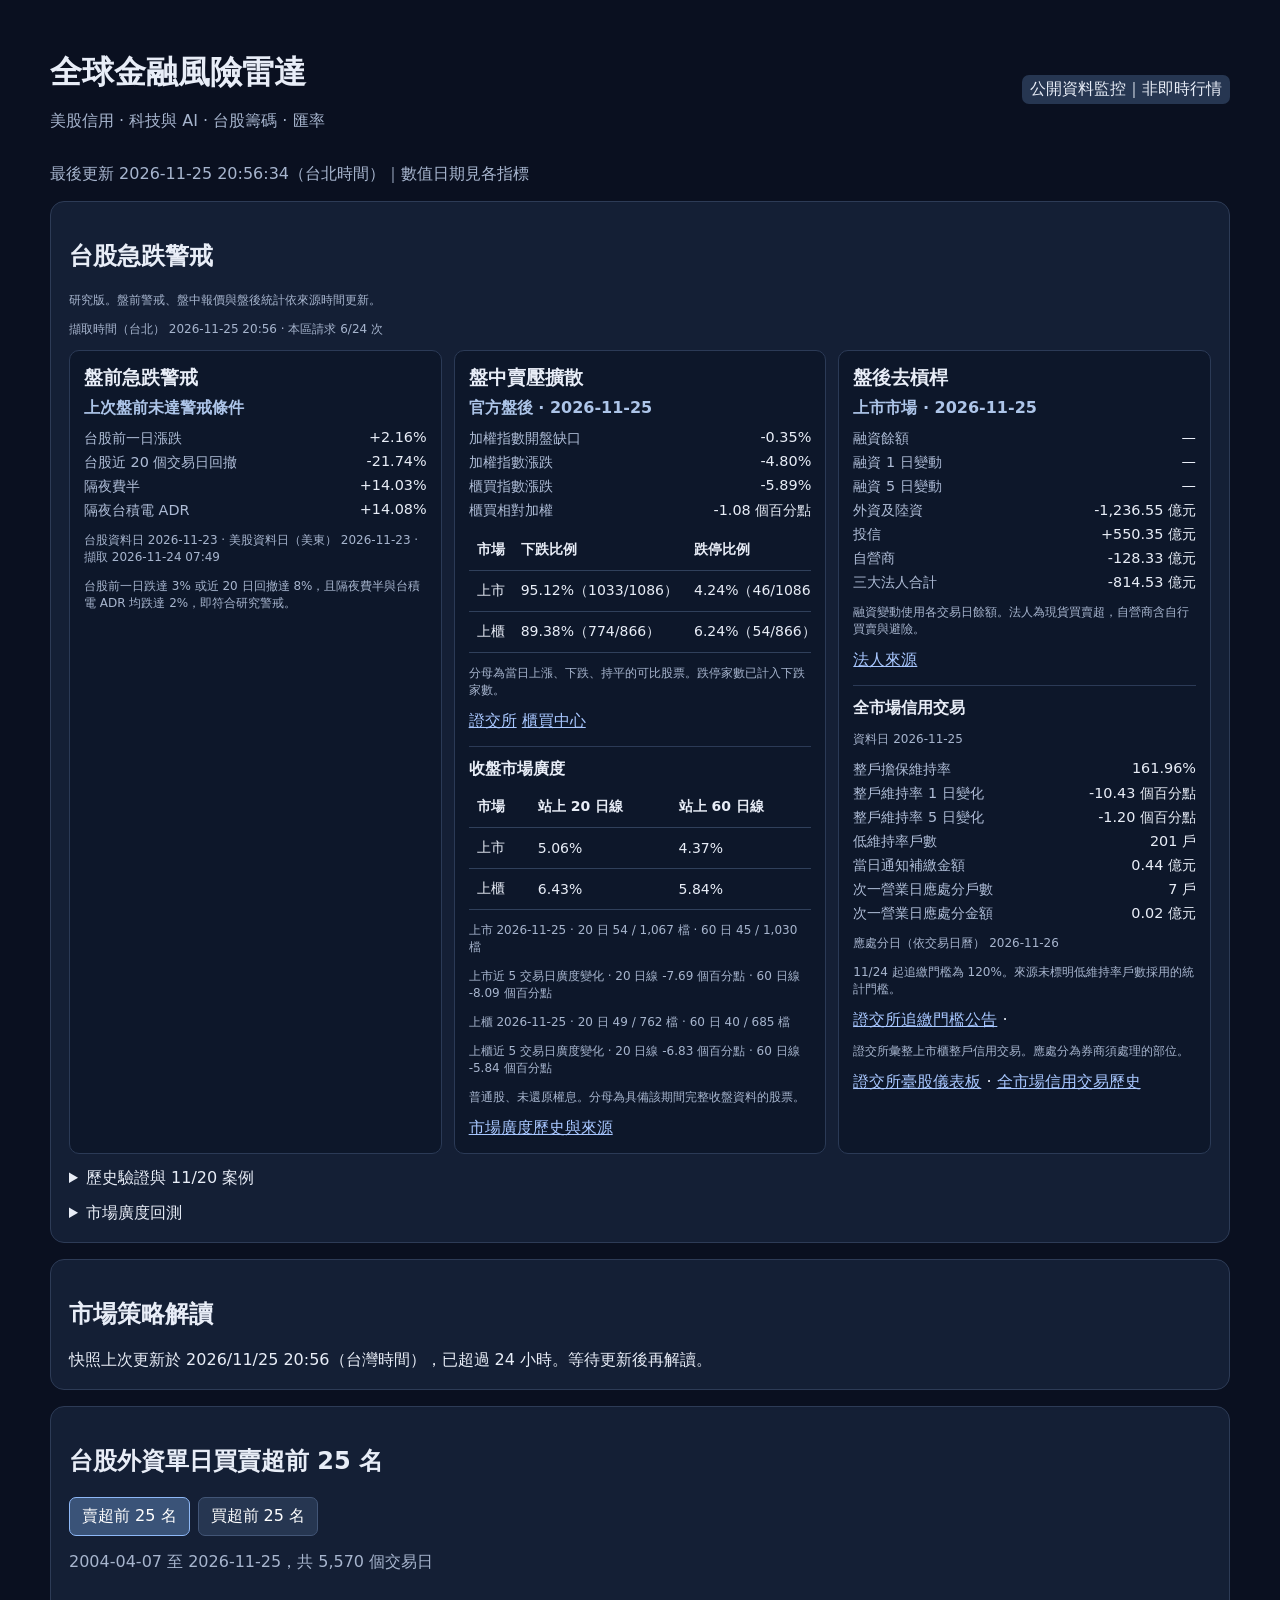
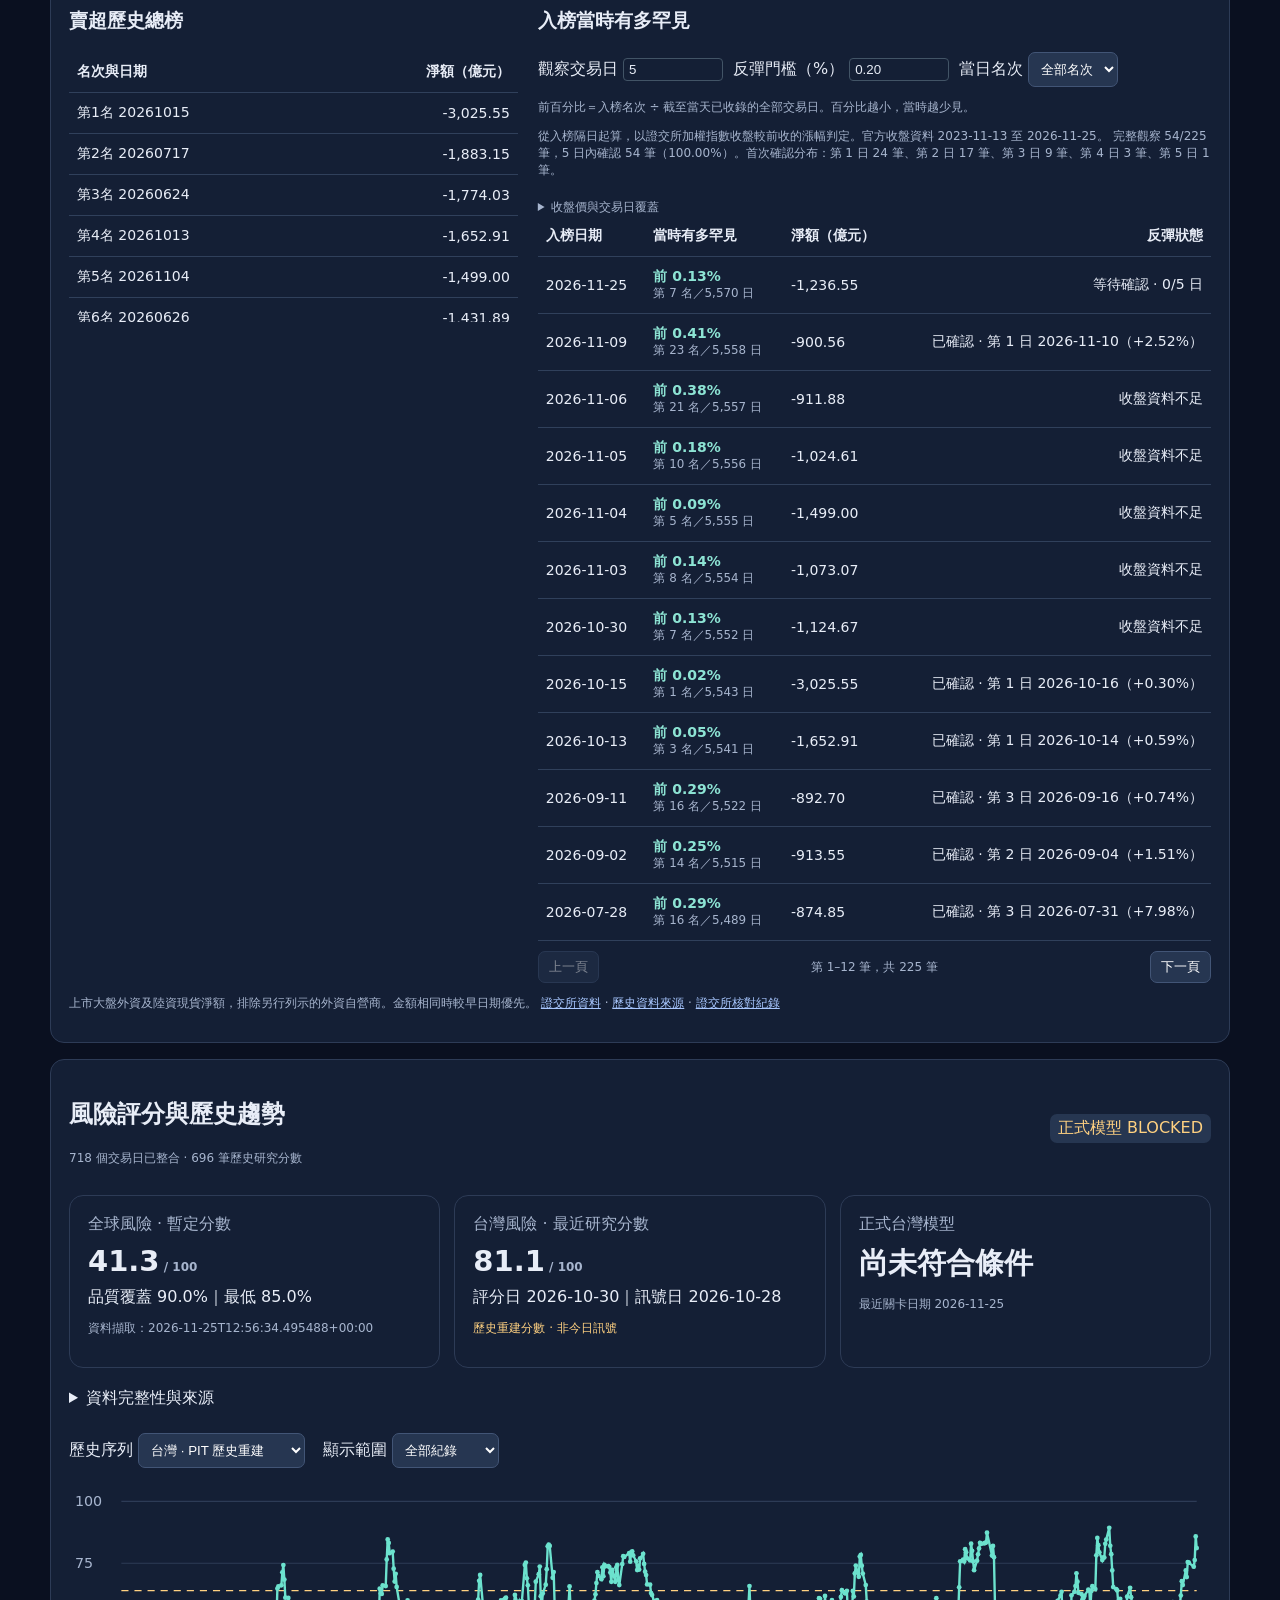
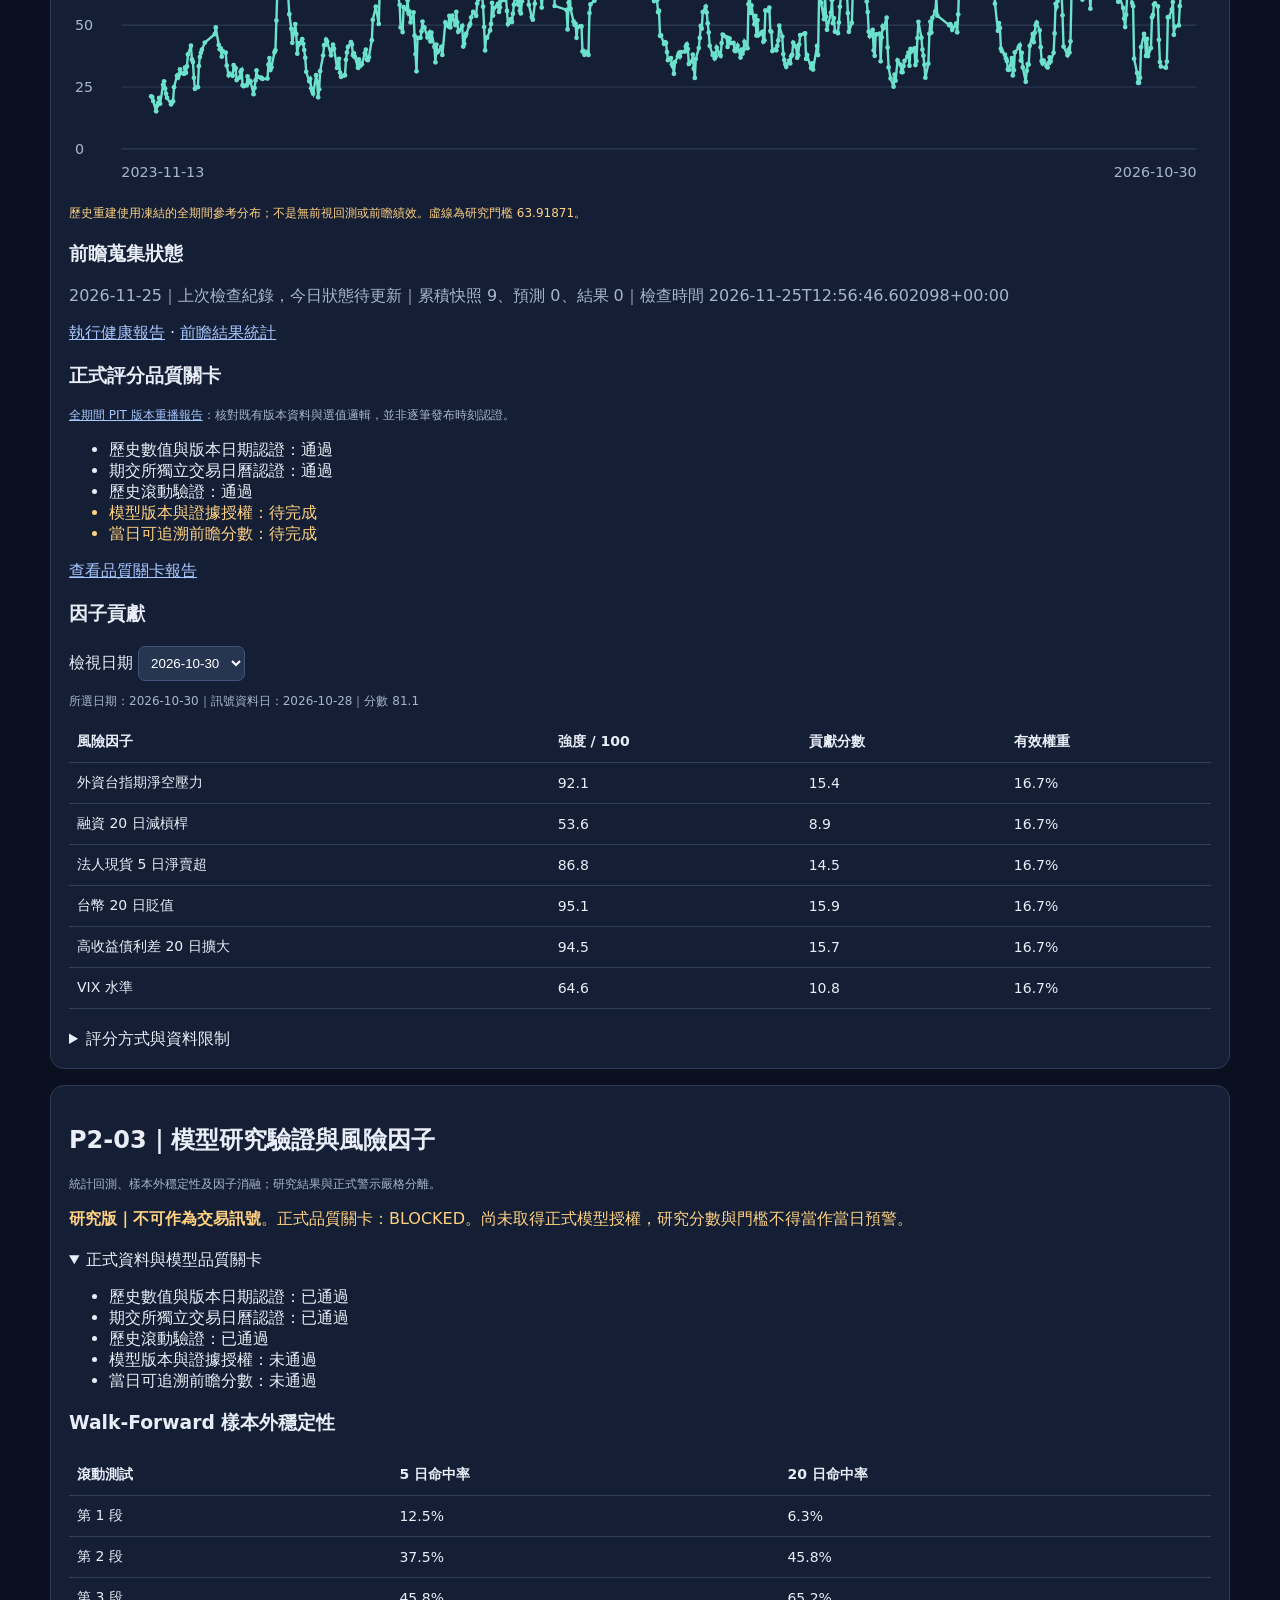
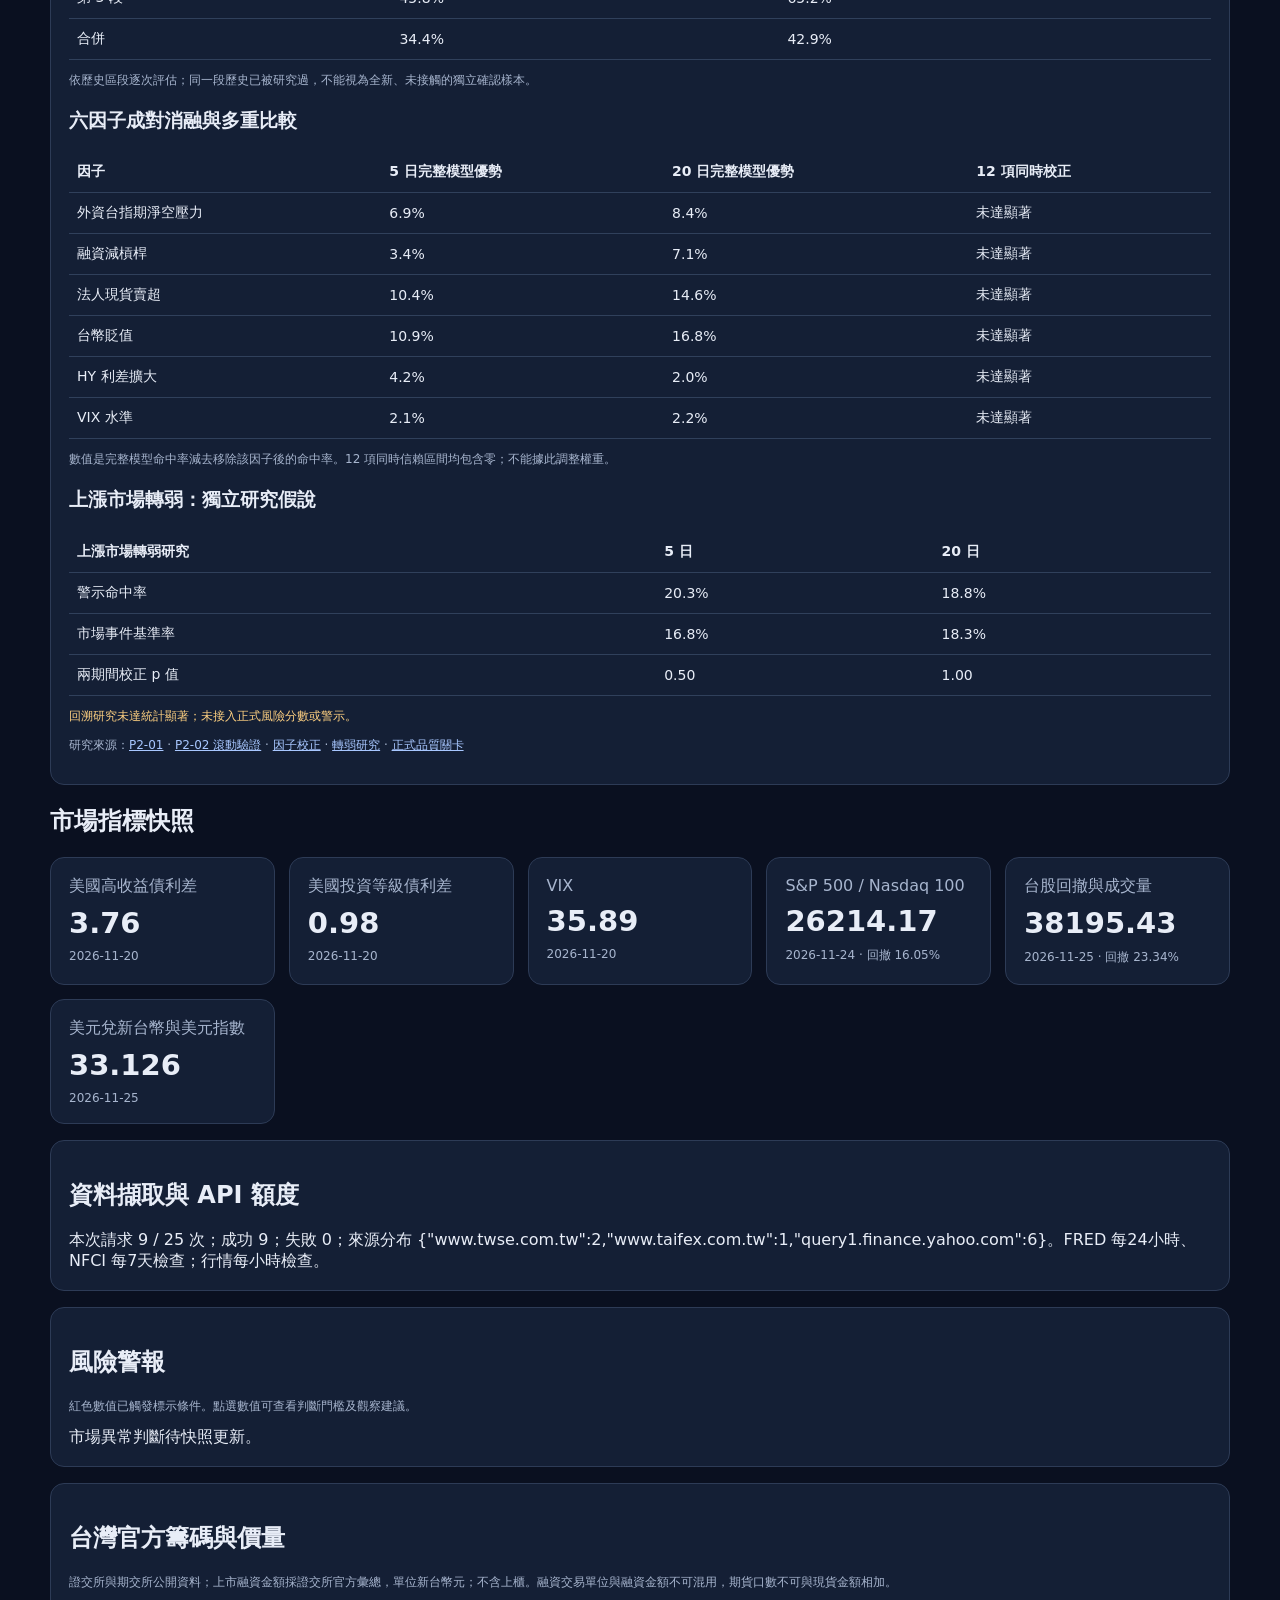
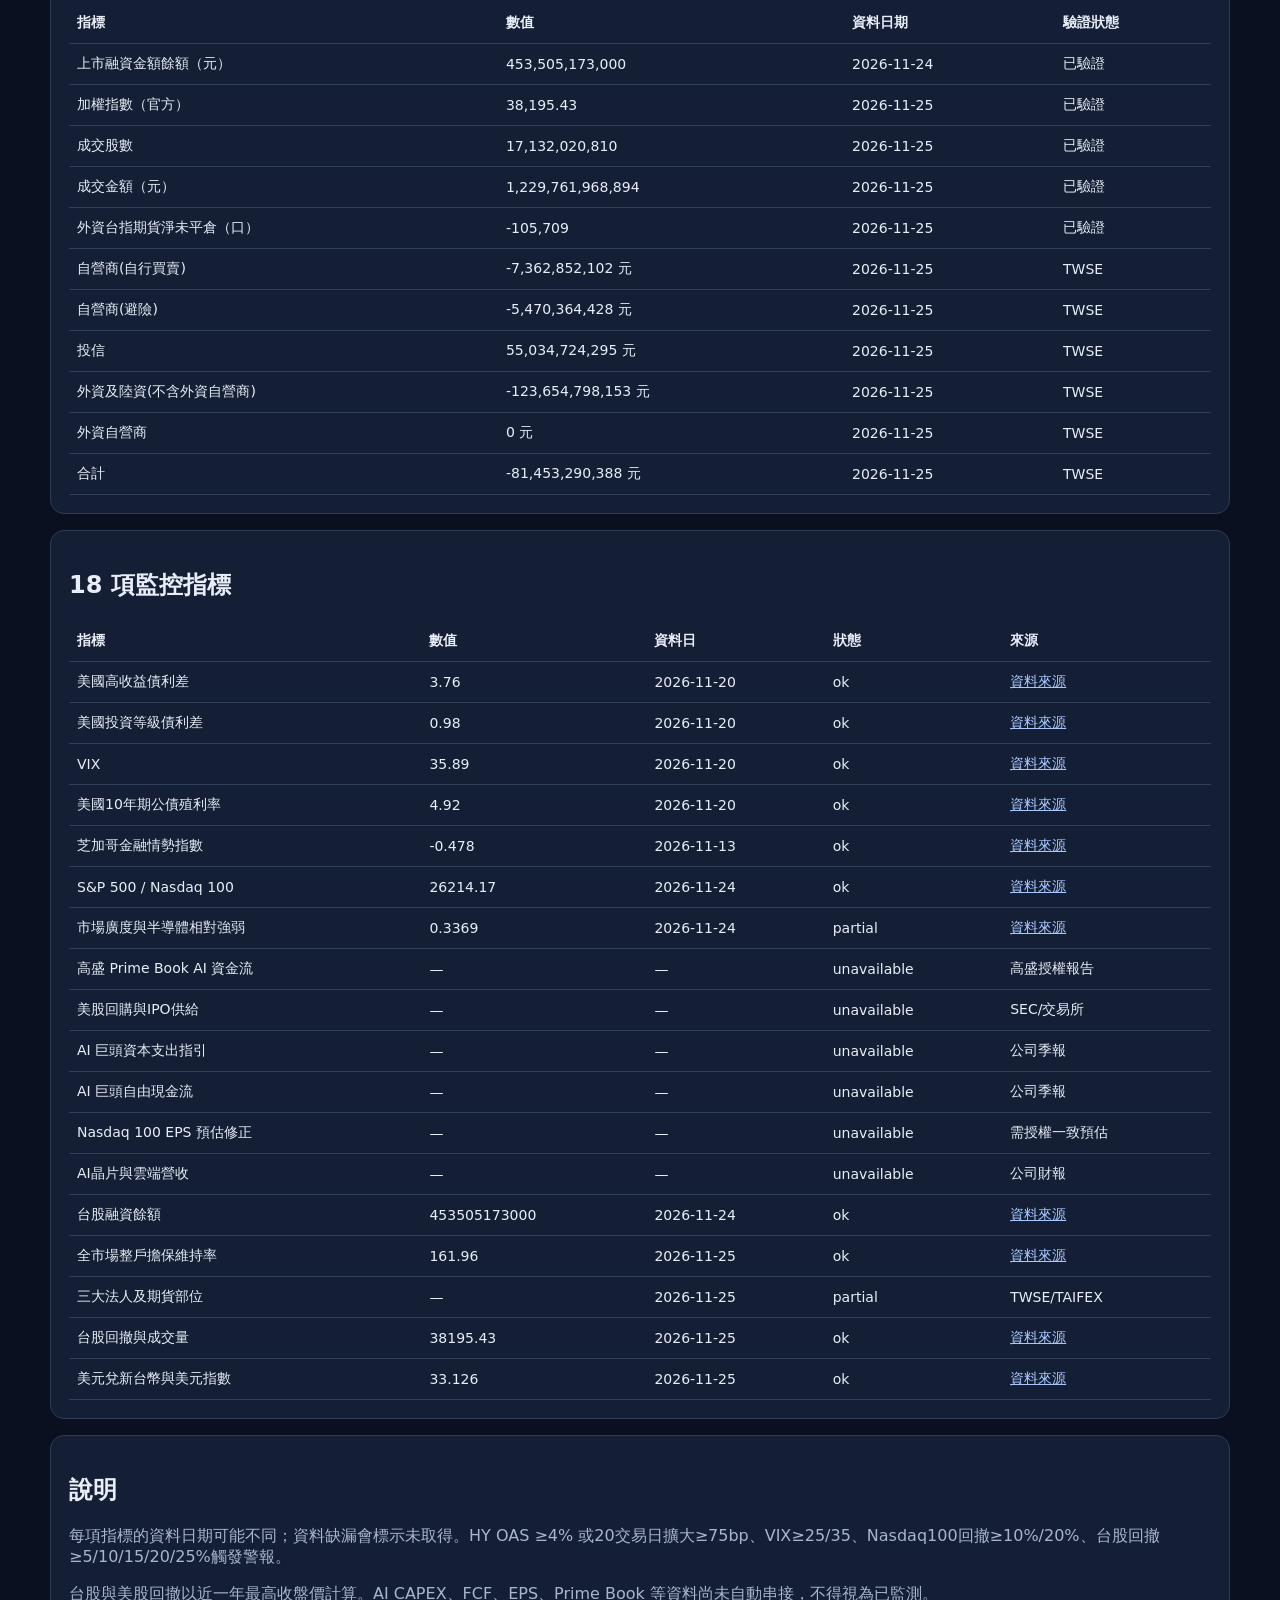
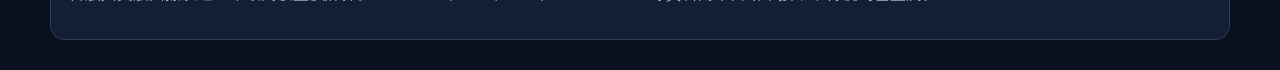
==== commit 017fc384: "Refresh November 25 margin and flag historically extreme foreign selling" ====
--- a/docs/index.html
+++ b/docs/index.html
@@ -54,7 +54,7 @@
 <summary>資料完整性與來源</summary>
 <ul id="data-integrity" class="small muted" role="status"><li>讀取檢查結果中…</li></ul>
 <p class="small"><a href="quality.json">市場快照品質</a> · <a href="calibration.json">台灣模型校準</a> · <a href="pit_full_replay_audit.json">PIT 重播</a></p>
-</details><div class="risk-controls"><label>歷史序列 <select id="risk-series" disabled><option value="taiwan">台灣 · PIT 歷史重建</option><option value="global">全球 · 已留存原型分數</option><option value="global_archive">全球 · 三年描述性重建</option><option value="forward">台灣 · 前瞻研究預測</option></select></label><label>顯示範圍 <select id="risk-range" disabled><option value="all">全部紀錄</option><option value="252">最近 252 筆</option><option value="60">最近 60 筆</option></select></label></div><div id="risk-chart"></div><p id="risk-chart-note" class="small warn"></p><h3>前瞻蒐集狀態</h3><p id="forward-health">讀取中…</p><a href="forward_health.json">執行健康報告</a> · <a href="prospective_evaluation.json">前瞻結果統計</a><h3>正式評分品質關卡</h3><p class="small muted"><a href="pit_full_replay_audit.json">全期間 PIT 版本重播報告</a>：核對既有版本資料與選值邏輯，並非逐筆發布時刻認證。</p><div id="gate-checks"></div><h3>因子貢獻</h3><label>檢視日期 <select id="risk-date" disabled aria-label="因子紀錄日期"></select></label><div id="risk-factors"></div><details><summary>評分方式與資料限制</summary><ul id="risk-limitations"></ul><p class="small muted">台灣模型：六因子等權、至少五項有效、回看 20 個交易日、訊號延後 2 個交易日。缺值不補零。全球與台灣採不同模型，100 分不代表 100% 下跌機率。</p><p class="small muted">全球 v2：十年債以 20 個觀測日的殖利率變動，對照前 60 筆變動值計算百分位；上升較快代表利率壓力。此為研究假設，不代表降息必然安全。美股市場廣度尚缺 10% 權重，最高覆蓋率 90%。</p><a href="global_history.json">下載全球三年重建資料</a> · <a href="risk_dashboard.json">下載評分與歷史資料</a> · <a href="phase4_frozen_prospective_protocol.json">凍結研究規則</a></details></section><section class="panel" aria-labelledby="p203-title"><h2 id="p203-title">P2-03｜模型研究驗證與風險因子</h2><p class="small muted">統計回測、樣本外穩定性及因子消融；研究結果與正式警示嚴格分離。</p><div id="p203-research" role="status">正在讀取研究報告；此區不提供交易訊號。</div></section><h2>市場指標快照</h2><div class="grid" id="cards"></div><section class="panel"><h2>資料擷取與 API 額度</h2><div id="api">等待統計資料…</div></section><section class="panel"><h2>風險警報</h2><p class="small muted">紅色數值已觸發標示條件。點選數值可查看判斷門檻及觀察建議。</p><div id="alerts">讀取中…</div></section><section class="panel"><h2>台灣官方籌碼與價量</h2><p class="muted small">證交所與期交所公開資料；上市融資金額採證交所官方彙總，單位新台幣元；不含上櫃。融資交易單位與融資金額不可混用，期貨口數不可與現貨金額相加。</p><div id="taiwan">讀取中…</div></section><section class="panel"><h2>18 項監控指標</h2><div style="overflow-x:auto"><table><thead><tr><th>指標</th><th>數值</th><th>資料日</th><th>狀態</th><th>來源</th></tr></thead><tbody id="rows"></tbody></table></div></section><section class="panel"><h2>說明</h2><p>每項指標的資料日期可能不同；資料缺漏會標示未取得。HY OAS ≥4% 或20交易日擴大≥75bp、VIX≥25/35、Nasdaq100回撤≥10%/20%、台股回撤≥5/10/15/20/25%觸發警報。</p><p>台股與美股回撤以近一年最高收盤價計算。AI CAPEX、FCF、EPS、Prime Book 等資料尚未自動串接，不得視為已監測。</p></section></main><script src="radar_data.js"></script><script src="taiwan_crash_watch.js?v=credit-risk"></script><script src="market_analysis.js?v=red-signals"></script><script>
+</details><div class="risk-controls"><label>歷史序列 <select id="risk-series" disabled><option value="taiwan">台灣 · PIT 歷史重建</option><option value="global">全球 · 已留存原型分數</option><option value="global_archive">全球 · 三年描述性重建</option><option value="forward">台灣 · 前瞻研究預測</option></select></label><label>顯示範圍 <select id="risk-range" disabled><option value="all">全部紀錄</option><option value="252">最近 252 筆</option><option value="60">最近 60 筆</option></select></label></div><div id="risk-chart"></div><p id="risk-chart-note" class="small warn"></p><h3>前瞻蒐集狀態</h3><p id="forward-health">讀取中…</p><a href="forward_health.json">執行健康報告</a> · <a href="prospective_evaluation.json">前瞻結果統計</a><h3>正式評分品質關卡</h3><p class="small muted"><a href="pit_full_replay_audit.json">全期間 PIT 版本重播報告</a>：核對既有版本資料與選值邏輯，並非逐筆發布時刻認證。</p><div id="gate-checks"></div><h3>因子貢獻</h3><label>檢視日期 <select id="risk-date" disabled aria-label="因子紀錄日期"></select></label><div id="risk-factors"></div><details><summary>評分方式與資料限制</summary><ul id="risk-limitations"></ul><p class="small muted">台灣模型：六因子等權、至少五項有效、回看 20 個交易日、訊號延後 2 個交易日。缺值不補零。全球與台灣採不同模型，100 分不代表 100% 下跌機率。</p><p class="small muted">全球 v2：十年債以 20 個觀測日的殖利率變動，對照前 60 筆變動值計算百分位；上升較快代表利率壓力。此為研究假設，不代表降息必然安全。美股市場廣度尚缺 10% 權重，最高覆蓋率 90%。</p><a href="global_history.json">下載全球三年重建資料</a> · <a href="risk_dashboard.json">下載評分與歷史資料</a> · <a href="phase4_frozen_prospective_protocol.json">凍結研究規則</a></details></section><section class="panel" aria-labelledby="p203-title"><h2 id="p203-title">P2-03｜模型研究驗證與風險因子</h2><p class="small muted">統計回測、樣本外穩定性及因子消融；研究結果與正式警示嚴格分離。</p><div id="p203-research" role="status">正在讀取研究報告；此區不提供交易訊號。</div></section><h2>市場指標快照</h2><div class="grid" id="cards"></div><section class="panel"><h2>資料擷取與 API 額度</h2><div id="api">等待統計資料…</div></section><section class="panel"><h2>風險警報</h2><p class="small muted">紅色數值已觸發標示條件。點選數值可查看判斷門檻及觀察建議。</p><div id="alerts">讀取中…</div></section><section class="panel"><h2>台灣官方籌碼與價量</h2><p class="muted small">證交所與期交所公開資料；上市融資金額採證交所官方彙總，單位新台幣元；不含上櫃。融資交易單位與融資金額不可混用，期貨口數不可與現貨金額相加。</p><div id="taiwan">讀取中…</div></section><section class="panel"><h2>18 項監控指標</h2><div style="overflow-x:auto"><table><thead><tr><th>指標</th><th>數值</th><th>資料日</th><th>狀態</th><th>來源</th></tr></thead><tbody id="rows"></tbody></table></div></section><section class="panel"><h2>說明</h2><p>每項指標的資料日期可能不同；資料缺漏會標示未取得。HY OAS ≥4% 或20交易日擴大≥75bp、VIX≥25/35、Nasdaq100回撤≥10%/20%、台股回撤≥5/10/15/20/25%觸發警報。</p><p>台股與美股回撤以近一年最高收盤價計算。AI CAPEX、FCF、EPS、Prime Book 等資料尚未自動串接，不得視為已監測。</p></section></main><script src="radar_data.js?v=foreign-ranking"></script><script src="taiwan_crash_watch.js?v=credit-risk"></script><script src="market_analysis.js?v=ranked-risk"></script><script>
 const safe=s=>String(s??"").replace(/[&<>"']/g,c=>({"&":"&amp;","<":"&lt;",">":"&gt;",'"':"&quot;","'":"&#39;"}[c]));
 const pageTime = new Intl.DateTimeFormat('sv-SE', {
   timeZone:'Asia/Taipei',dateStyle:'short',timeStyle:'medium',hourCycle:'h23'
@@ -67,6 +67,7 @@
 marketLoading=true;
 try{
 const quality=getRadarData("quality.json").catch(()=>null);
+const cashRanking=getForeignCashRanking().catch(()=>null);
 const j=await getRadarData("data.json");
 if(!Number.isFinite(Date.parse(j?.updated_utc)) || !j.metrics || !Object.keys(j.metrics).length || !j.active_alerts)throw Error("快照格式不完整");document.getElementById("updated").textContent="最後更新 " + pageTime.format(new Date(j.updated_utc)) + "（台北時間）｜數值日期見各指標";
 const m=j.metrics||{};const q=j.request_stats||{};document.getElementById("api").textContent="本次請求 "+(q.requests??"—")+" / 25 次；成功 "+(q.success??"—")+"；失敗 "+(q.failure??"—")+"；來源分布 "+JSON.stringify(q.by_host||{})+"。FRED 每24小時、NFCI 每7天檢查；行情每小時檢查。";const keys=["hy","ig","vix","indices","taiex","fx"];
@@ -92,7 +93,8 @@
 }).join("");
 document.getElementById("taiwan").innerHTML='<table><thead><tr><th>指標</th><th>數值</th><th>資料日期</th><th>驗證狀態</th></tr></thead><tbody>'+rows+cashRows+'</tbody></table>';
 renderTaiwanCrashWatch(j.taiwan_crash_watch);
-renderMarketAnalysis(j,await quality);
+const [dataQuality, ranking]=await Promise.all([quality,cashRanking]);
+renderMarketAnalysis(j,dataQuality,ranking);
 }catch{
   renderMarketAnalysis(null,null);
   renderTaiwanCrashWatch(null);
@@ -103,4 +105,4 @@
   marketLoading=false;
 }}
 load();setInterval(load,60000);
-</script><script src="dashboard.js"></script><script src="foreign_cash_ranking.js?v=buy-sell"></script><script src="p203_research.js"></script></body></html>
+</script><script src="dashboard.js"></script><script src="foreign_cash_ranking.js?v=buy-sell-ranked"></script><script src="p203_research.js"></script></body></html>
